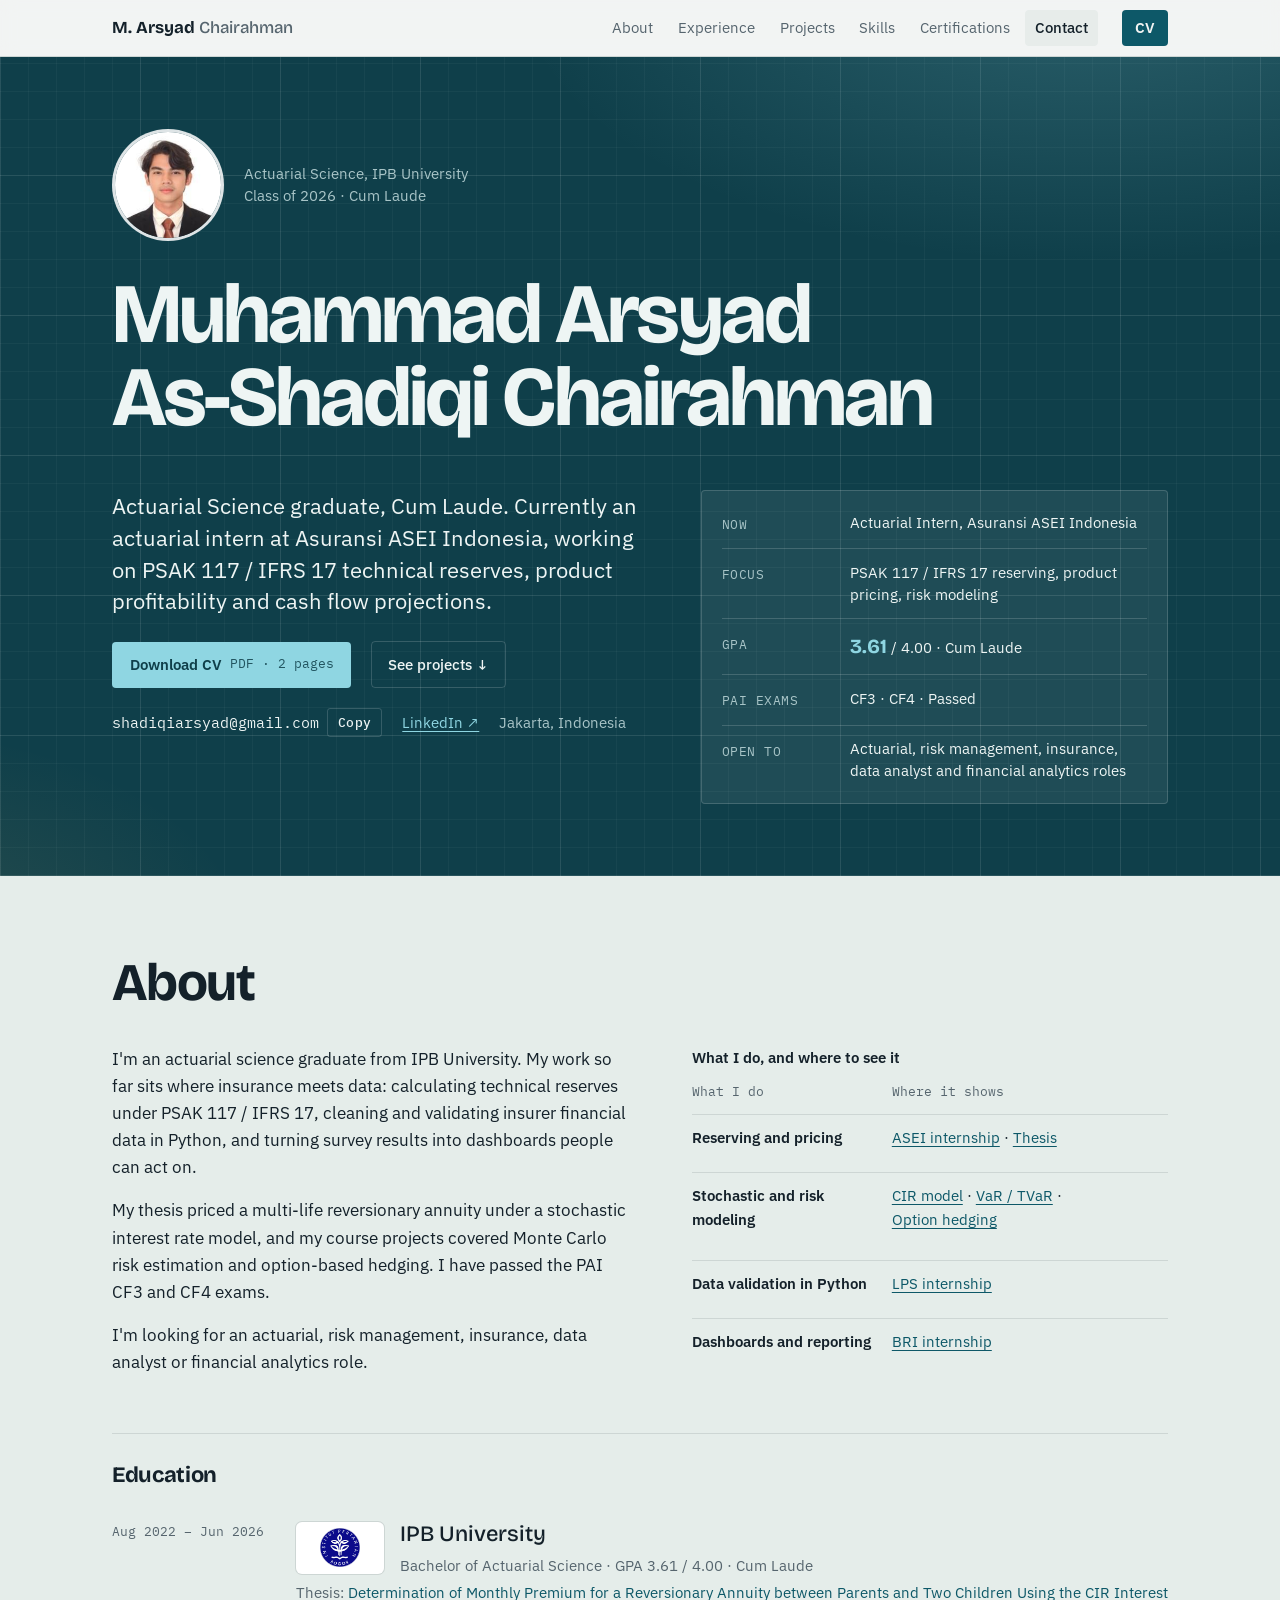
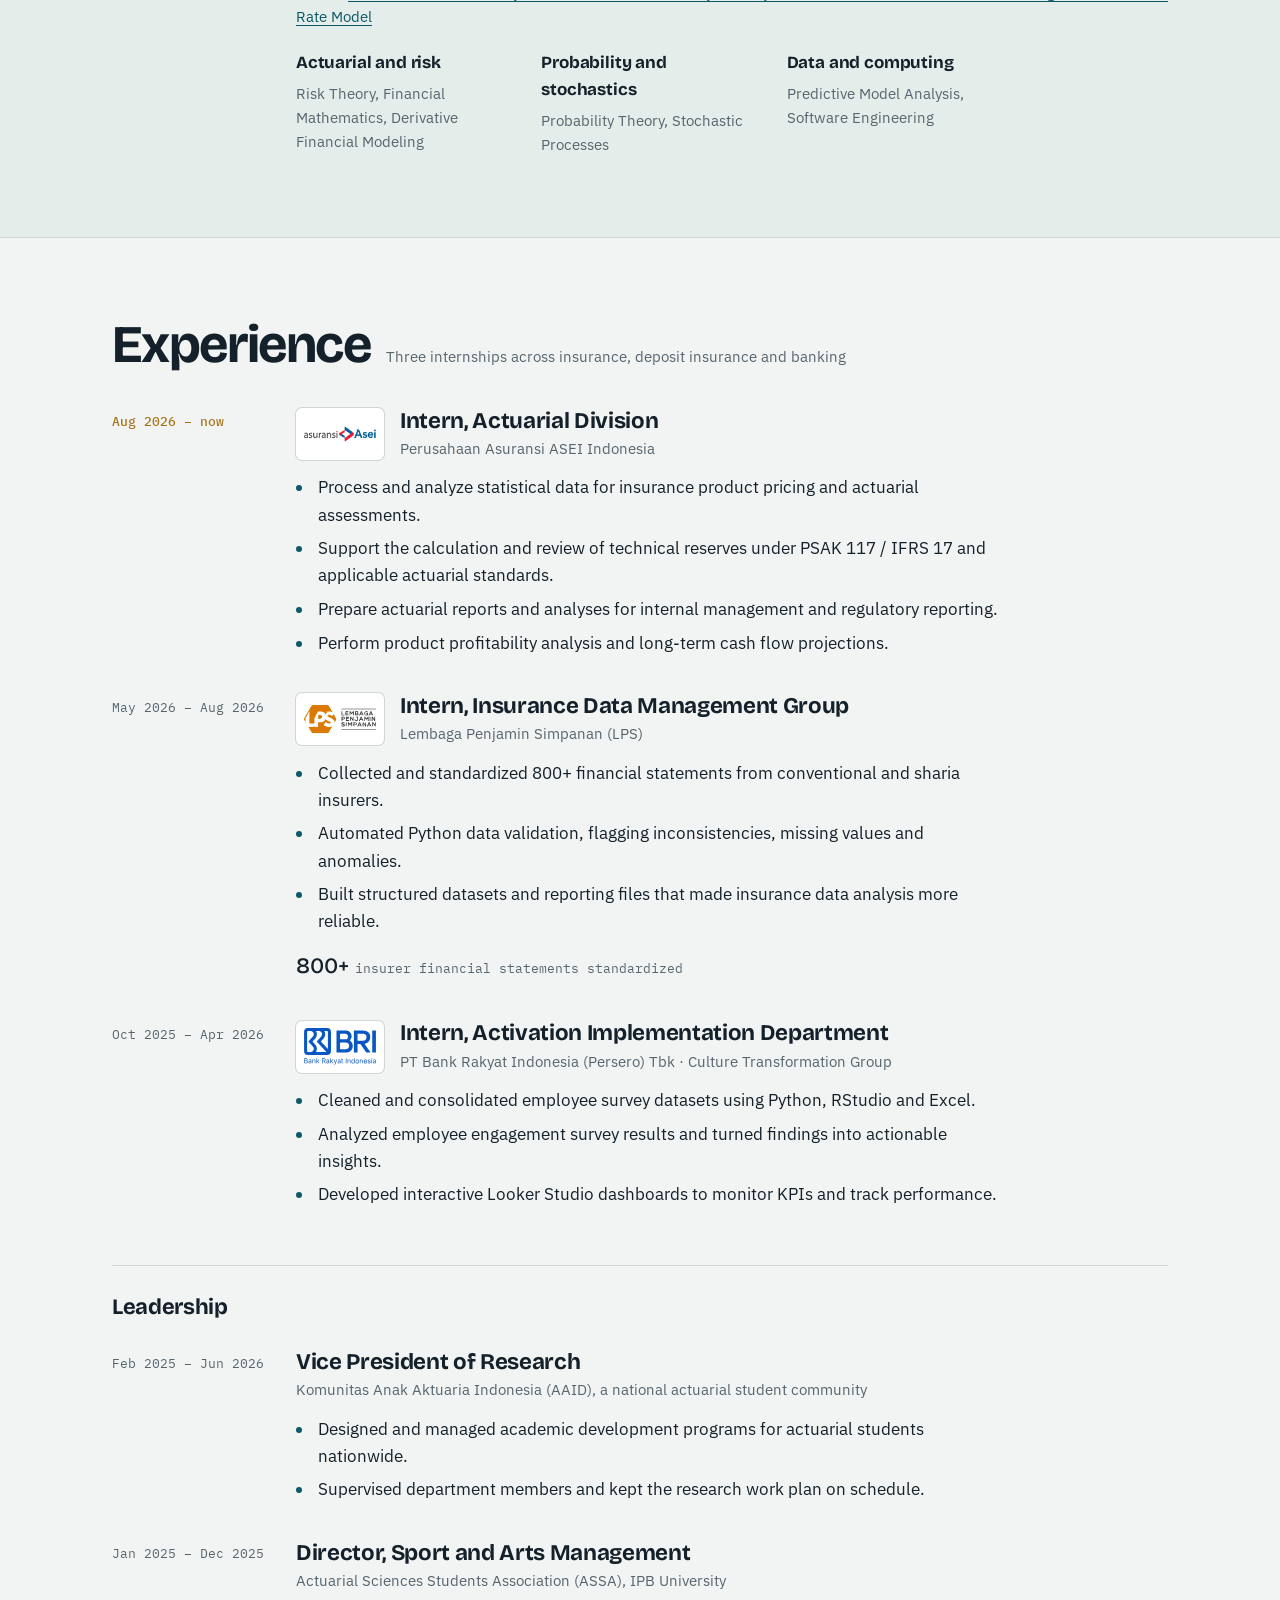
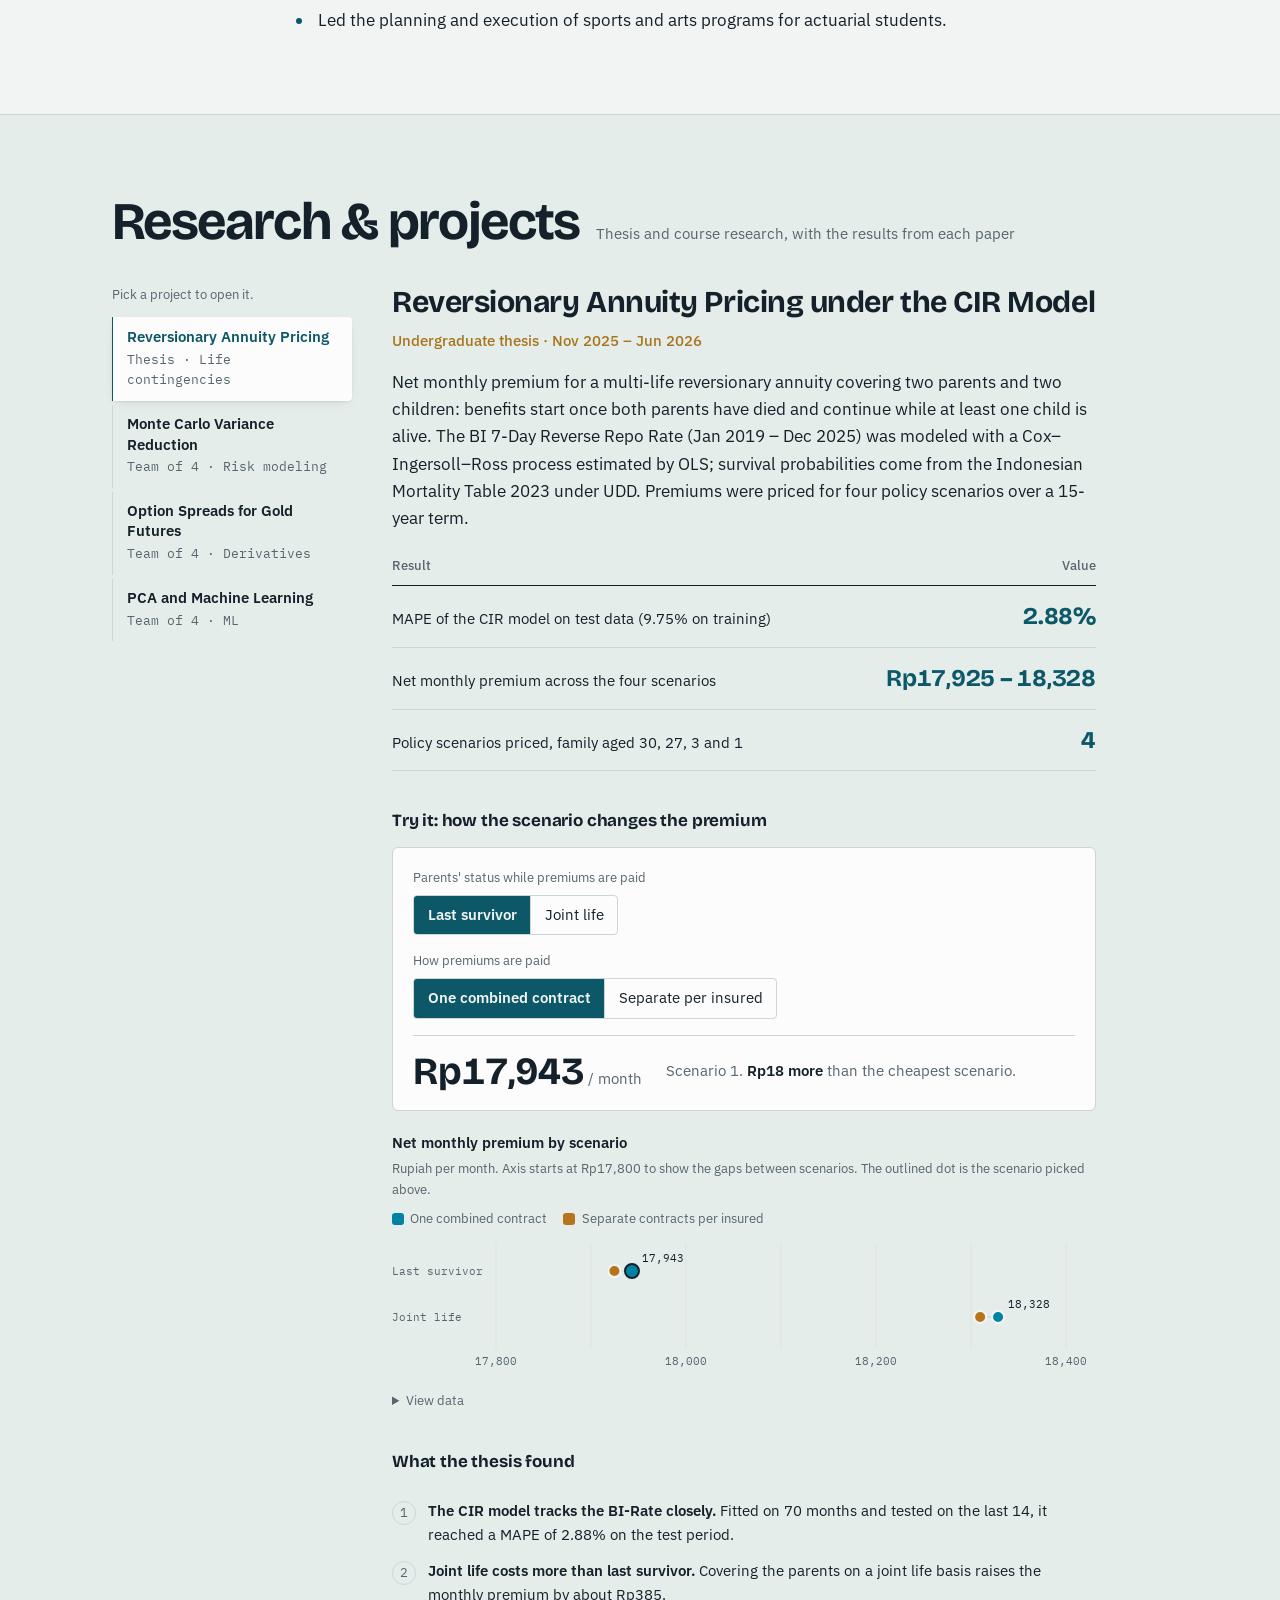
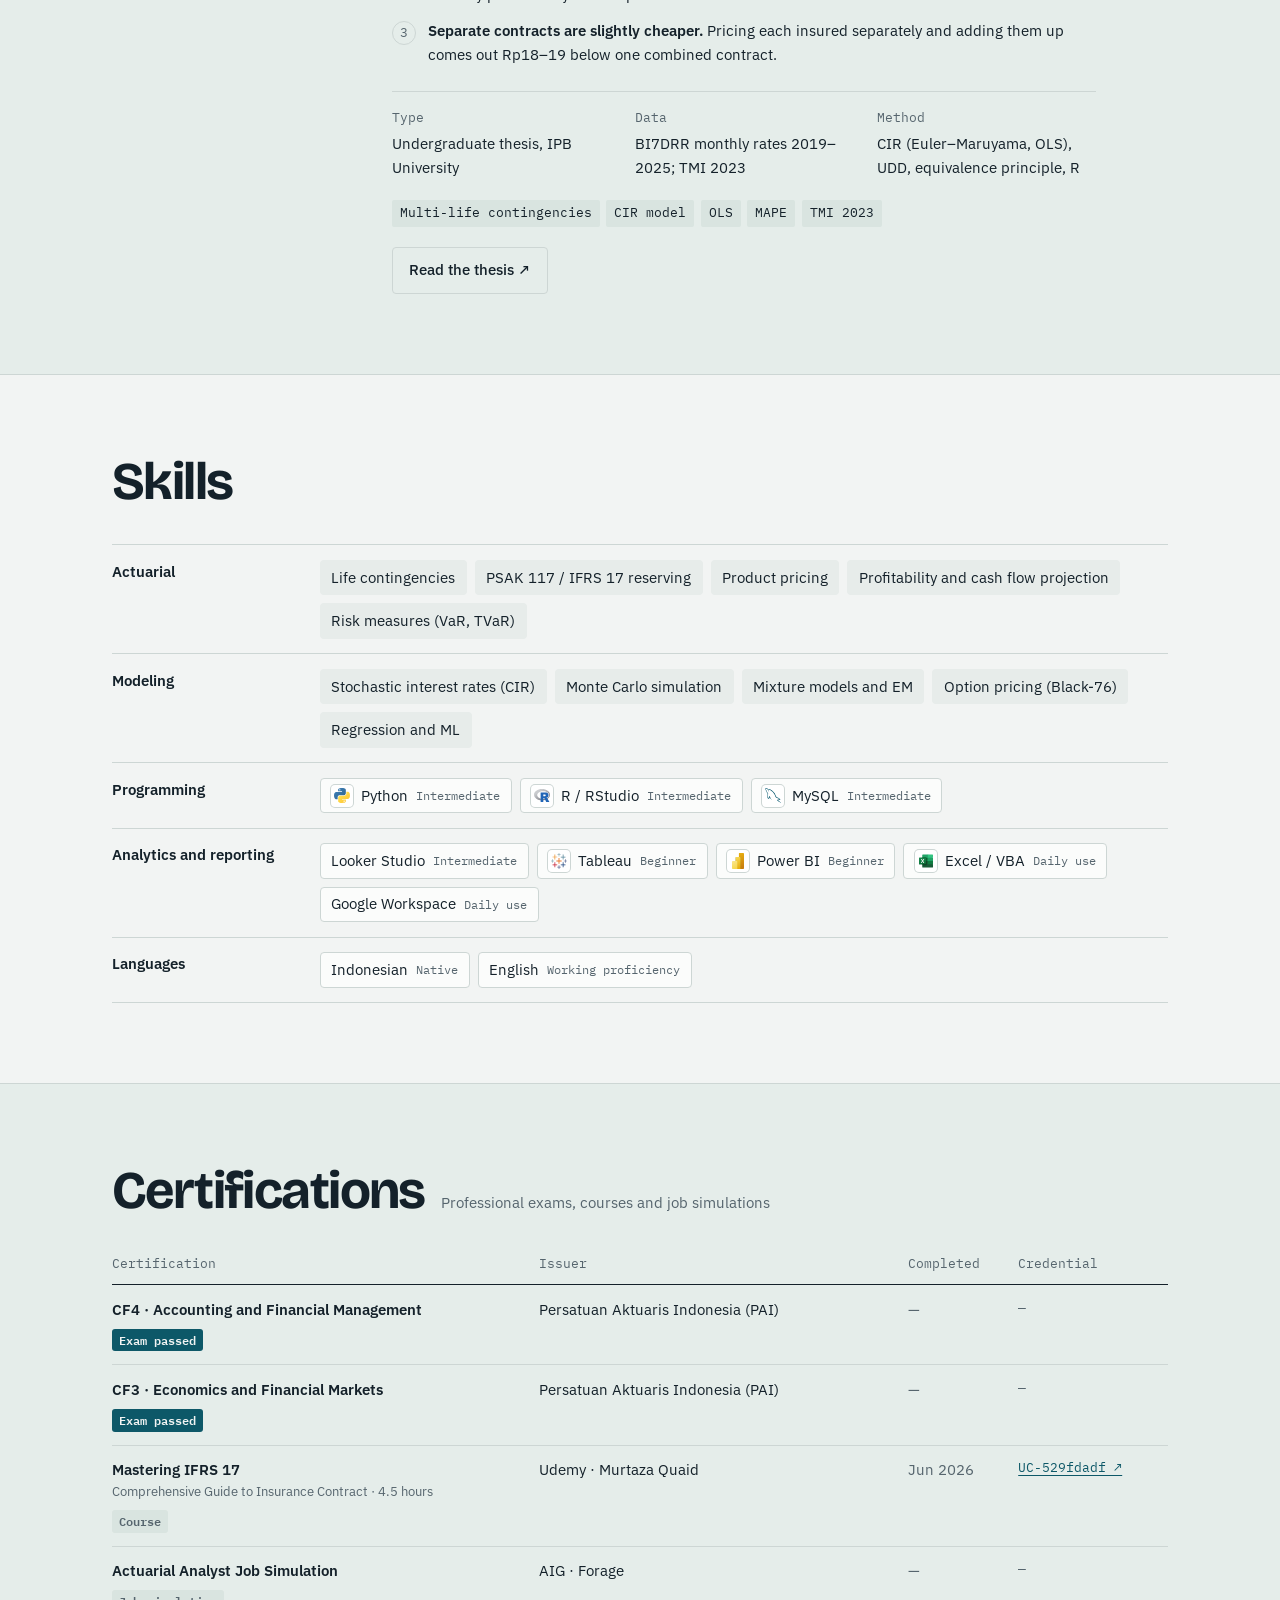
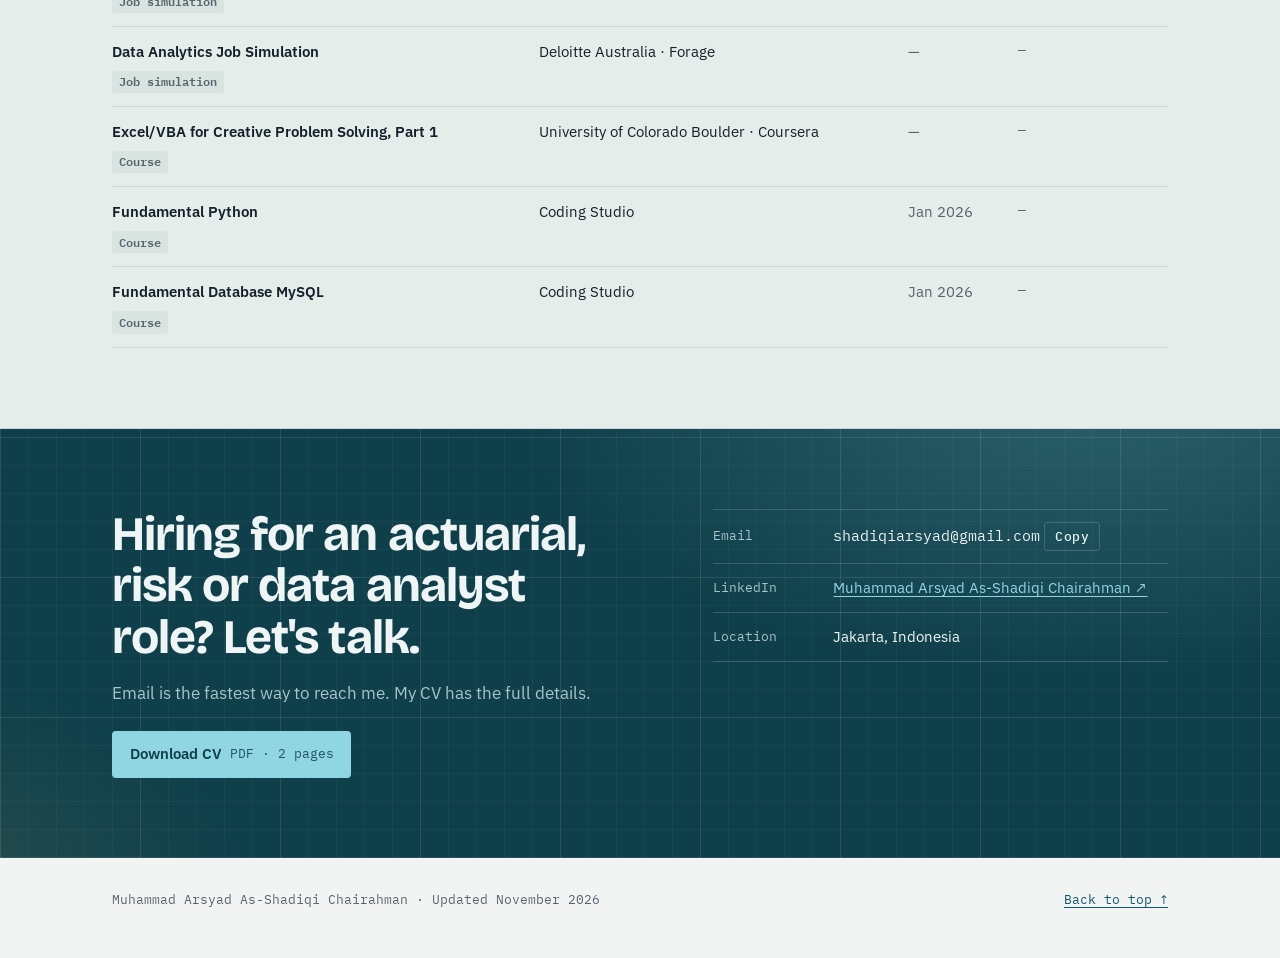
==== index.html @ e22e33e0 "Certifications: add completion dates and Udemy credential; match IFRS 17 course title Co-Authored-By" ====
<!doctype html>
<html lang="en">
<head>
<meta charset="utf-8">
<meta name="viewport" content="width=device-width, initial-scale=1, viewport-fit=cover">
<title>Muhammad Arsyad As-Shadiqi Chairahman</title>
<meta name="description" content="Actuarial Science graduate (Cum Laude) from IPB University. Actuarial intern at Asuransi ASEI Indonesia working on IFRS 17 reserving, pricing and risk modeling. PAI CF3 and CF4 passed.">
<link rel="canonical" href="https://arsyadchairahman-project.github.io/">
<meta property="og:type" content="website">
<meta property="og:url" content="https://arsyadchairahman-project.github.io/">
<meta property="og:site_name" content="Muhammad Arsyad As-Shadiqi Chairahman">
<meta property="og:title" content="Muhammad Arsyad As-Shadiqi Chairahman · Actuarial Science">
<meta property="og:description" content="Actuarial Science graduate (Cum Laude) from IPB University. Actuarial intern at Asuransi ASEI Indonesia working on IFRS 17 reserving, pricing and risk modeling. PAI CF3 and CF4 passed.">
<meta property="og:image" content="https://arsyadchairahman-project.github.io/og-card.png">
<meta property="og:image:width" content="1200">
<meta property="og:image:height" content="630">
<meta property="og:image:alt" content="Muhammad Arsyad As-Shadiqi Chairahman, Actuarial Intern at Asuransi ASEI Indonesia">
<meta property="og:locale" content="en_US">
<meta name="twitter:card" content="summary_large_image">
<meta name="twitter:title" content="Muhammad Arsyad As-Shadiqi Chairahman · Actuarial Science">
<meta name="twitter:description" content="Actuarial Science graduate (Cum Laude) from IPB University. Actuarial intern at Asuransi ASEI Indonesia working on IFRS 17 reserving, pricing and risk modeling. PAI CF3 and CF4 passed.">
<meta name="twitter:image" content="https://arsyadchairahman-project.github.io/og-card.png">
<link rel="icon" type="image/jpeg" href="photo.jpg">
<link rel="preconnect" href="https://fonts.googleapis.com">
<link rel="preconnect" href="https://fonts.gstatic.com" crossorigin>
<link rel="stylesheet" href="https://fonts.googleapis.com/css2?family=Bricolage+Grotesque:opsz,wght@12..96,500;12..96,700&family=IBM+Plex+Sans:ital,wght@0,400;0,500;0,600;1,400&family=IBM+Plex+Mono:wght@400;500&display=swap">
<style>
/* Layout: a life-table page. A narrow mono "period" column runs down the left like the x column of a mortality table; content reads in the wide column beside it. Sections are reached from a sticky index bar; projects open in a browser with a sidebar. */
:root {
  --bg: #f2f4f3;
  --surface: #e7ecea;
  --panel: #fbfcfb;
  --ink: #14212a;
  --muted: #56656e;
  --rule: #cdd6d4;
  --accent: #0d5868;
  --mark: #a8741b;
  --s1: #0082a3;
  --s2: #b8741a;
  --grid: #dde3e1;
  --band: #e5edea;
  --band-surface: #d9e4e0;
  --nav-h: 56px;

  --f-display: "Bricolage Grotesque", "Segoe UI", system-ui, sans-serif;
  --f-body: "IBM Plex Sans", "Segoe UI", system-ui, sans-serif;
  --f-mono: "IBM Plex Mono", ui-monospace, "SFMono-Regular", Menlo, monospace;

  --s-xs: 0.8125rem;
  --s-sm: 0.9375rem;
  --s-md: 1.0625rem;
  --s-lg: 1.375rem;
  --s-xl: clamp(1.75rem, 3.6vw, 2.5rem);
}
@media (prefers-color-scheme: dark) {
  :root:not([data-theme="light"]) {
    --bg: #0e1519; --surface: #152027; --panel: #121c21; --ink: #e2e9e8; --muted: #8e9ca2;
    --rule: #26343b; --accent: #63b5c4; --mark: #d8a548; --s1: #1aa0bf; --s2: #c4841a; --grid: #1c272d; --band: #111b20; --band-surface: #1a272e;
    color-scheme: dark;
  }
}
:root[data-theme="dark"] {
  --bg: #0e1519; --surface: #152027; --panel: #121c21; --ink: #e2e9e8; --muted: #8e9ca2;
  --rule: #26343b; --accent: #63b5c4; --mark: #d8a548; --s1: #1aa0bf; --s2: #c4841a; --grid: #1c272d; --band: #111b20; --band-surface: #1a272e;
  color-scheme: dark;
}

* { box-sizing: border-box; }
html { scroll-behavior: smooth; scroll-padding-top: calc(var(--nav-h) + 12px); }
body {
  margin: 0;
  background: var(--bg);
  color: var(--ink);
  font-family: var(--f-body);
  font-size: var(--s-md);
  line-height: 1.6;
  -webkit-font-smoothing: antialiased;
}
img { max-width: 100%; }
::selection { background: color-mix(in srgb, var(--accent) 28%, transparent); color: var(--ink); }
html { scrollbar-color: color-mix(in srgb, var(--muted) 55%, transparent) var(--bg); accent-color: var(--accent); caret-color: var(--accent); }
a { color: var(--accent); text-underline-offset: 3px; text-decoration-thickness: 1px; }
a:hover { text-decoration-thickness: 2px; }
:focus-visible { outline: 2px solid var(--accent); outline-offset: 3px; border-radius: 2px; }

.wrap {
  max-width: 68rem;
  margin: 0 auto;
  padding-left: max(16px, env(safe-area-inset-left, 0px));
  padding-right: max(16px, env(safe-area-inset-right, 0px));
}

/* ---------- Index bar ---------- */
body::before { content: ""; position: fixed; inset: 0 0 auto; height: env(safe-area-inset-top, 0px); z-index: 11; background: var(--bg); }
.nav {
  position: sticky;
  top: env(safe-area-inset-top, 0px);
  z-index: 10;
  background: color-mix(in srgb, var(--bg) 92%, transparent);
  backdrop-filter: blur(8px);
  border-bottom: 1px solid var(--rule);
}
.nav .wrap { display: flex; align-items: center; gap: 1.5rem; height: var(--nav-h); }
.brand { font-family: var(--f-display); font-weight: 700; font-size: 1.05rem; color: var(--ink); text-decoration: none; white-space: nowrap; }
.brand span { color: var(--muted); font-weight: 500; }
.nav ul { display: flex; gap: 0.25rem; list-style: none; margin: 0 0 0 auto; padding: 0; overflow-x: auto; scrollbar-width: none; min-width: 0; }
.nav ul::-webkit-scrollbar { display: none; }
.nav li a {
  display: block; padding: 0.4rem 0.65rem; border-radius: 4px;
  font-size: var(--s-sm); color: var(--muted); text-decoration: none; white-space: nowrap;
}
.nav li a:hover { color: var(--ink); background: var(--surface); }
.nav li a[aria-current="true"] { color: var(--ink); background: var(--surface); font-weight: 500; }
.nav .cv-mini {
  flex-shrink: 0; padding: 0.4rem 0.8rem; border-radius: 4px; text-decoration: none;
  background: var(--accent); color: var(--bg); font-size: var(--s-sm); font-weight: 600;
}

/* ---------- Hero ---------- */
.hero { border-bottom: 1px solid var(--rule); }
.hero .wrap {
  display: grid;
  grid-template-columns: minmax(0, 1.15fr) minmax(0, 1fr);
  gap: clamp(1.75rem, 4vw, 3.5rem) clamp(1.5rem, 4vw, 3.5rem);
  align-items: start;
  padding-block: clamp(2.5rem, 6vw, 4.5rem) clamp(2.5rem, 6vw, 4.5rem);
}
.hero-top { grid-column: 1 / -1; }
.cred { margin: 0; font-size: var(--s-sm); line-height: 1.5; color: var(--muted); }
.eyebrow {
  font-family: var(--f-mono);
  font-size: var(--s-xs);
  letter-spacing: 0.06em;
  text-transform: uppercase;
  color: var(--muted);
  margin: 0 0 1rem;
}
h1 {
  font-family: var(--f-display);
  font-weight: 700;
  font-size: clamp(2.35rem, 6.6vw, 5.4rem);
  line-height: 0.98;
  letter-spacing: -0.035em;
  margin: 0;
}
h1 .l { display: block; }
.id { display: flex; align-items: center; gap: 1.25rem; margin-bottom: clamp(1.25rem, 3vw, 2rem); }
.avatar {
  width: 112px; height: 112px; flex-shrink: 0;
  border-radius: 50%; object-fit: cover;
  border: 1px solid var(--rule); background: var(--surface);
}
.id .eyebrow { margin: 0; }
.lede { max-width: 34rem; margin: 0; font-size: var(--s-lg); line-height: 1.45; text-wrap: pretty; }
.actions { display: flex; flex-wrap: wrap; gap: 0.75rem 1.25rem; align-items: center; margin-top: 1.5rem; }
.cv {
  display: inline-flex; align-items: center; gap: 0.5rem;
  padding: 0.7rem 1.1rem; border-radius: 4px;
  background: var(--accent); color: var(--bg);
  font-weight: 600; font-size: var(--s-sm); text-decoration: none;
}
.cv:hover { filter: brightness(1.1); }
.cv small { font-family: var(--f-mono); font-weight: 400; font-size: var(--s-xs); opacity: 0.85; }
.ghost {
  display: inline-flex; align-items: center; gap: 0.4rem;
  padding: 0.65rem 1rem; border-radius: 4px; border: 1px solid var(--rule);
  color: var(--ink); font-size: var(--s-sm); font-weight: 500; text-decoration: none;
}
.ghost:hover { border-color: var(--accent); color: var(--accent); }
.contact { display: flex; flex-wrap: wrap; gap: 0.5rem 1.25rem; align-items: center; margin-top: 1.25rem; font-size: var(--s-sm); }
.contact .item { display: inline-flex; align-items: center; gap: 0.5rem; }
.email { font-family: var(--f-mono); font-size: var(--s-sm); user-select: all; }
.btn {
  font: 500 var(--s-xs)/1 var(--f-mono); letter-spacing: 0.04em;
  color: var(--ink); background: transparent; border: 1px solid var(--rule);
  border-radius: 3px; padding: 0.45rem 0.6rem; cursor: pointer;
}
.btn:hover { border-color: var(--accent); color: var(--accent); }
.place { color: var(--muted); }

.facts {
  margin: 0; min-width: 0; align-self: center;
  border: 1px solid var(--rule); border-radius: 4px;
  background: var(--surface); padding: 0.5rem 1.25rem;
}
.facts div { display: grid; grid-template-columns: 7rem minmax(0, 1fr); gap: 1rem; padding: 0.8rem 0; border-bottom: 1px solid var(--rule); }
.facts div:last-child { border-bottom: 0; }
.facts dt { font-family: var(--f-mono); font-size: var(--s-xs); letter-spacing: 0.04em; text-transform: uppercase; color: var(--muted); padding-top: 0.2rem; }
.facts dd { margin: 0; font-size: var(--s-sm); line-height: 1.45; }
.facts dd b { font-family: var(--f-display); font-weight: 700; font-size: 1.25rem; color: var(--accent); }

/* ---------- Colour bands ----------
   Hero and Contact are deep-teal "worksheet" panels with a faint graph-paper grid;
   they re-declare the colour tokens so everything inside adapts automatically. */
.hero, .contact-sec {
  --bg: #0f3f4a;
  --ink: #eef5f4;
  --muted: #a8c4c7;
  --rule: rgba(255, 255, 255, 0.16);
  --accent: #8fd6e2;
  --mark: #f0c46c;
  --surface: rgba(255, 255, 255, 0.07);
  --panel: rgba(255, 255, 255, 0.05);
  color: var(--ink);
  background-color: #0f3f4a;
  background-image:
    radial-gradient(60rem 30rem at 85% -10%, rgba(143, 214, 226, 0.22), transparent 60%),
    radial-gradient(40rem 24rem at -10% 110%, rgba(240, 196, 108, 0.12), transparent 60%),
    repeating-linear-gradient(0deg, rgba(255, 255, 255, 0.075) 0 1px, transparent 1px 140px),
    repeating-linear-gradient(90deg, rgba(255, 255, 255, 0.075) 0 1px, transparent 1px 140px),
    repeating-linear-gradient(0deg, rgba(255, 255, 255, 0.035) 0 1px, transparent 1px 28px),
    repeating-linear-gradient(90deg, rgba(255, 255, 255, 0.035) 0 1px, transparent 1px 28px);
  border-bottom: 0;
}
@media (prefers-color-scheme: dark) {
  :root:not([data-theme="light"]) .hero, :root:not([data-theme="light"]) .contact-sec { background-color: #0b2e36; --bg: #0b2e36; }
}
:root[data-theme="dark"] .hero, :root[data-theme="dark"] .contact-sec { background-color: #0b2e36; --bg: #0b2e36; }
.hero .avatar { border: 3px solid rgba(255, 255, 255, 0.85); }
/* Light bands alternate with the plain page colour */
.band { background: var(--band); --surface: var(--band-surface); }
.band .tab[aria-selected="true"], .band .tab:hover { background: var(--panel); }

/* ---------- Sections ---------- */
section { padding-block: clamp(3rem, 7vw, 5rem); border-bottom: 1px solid var(--rule); }
.sec-head { display: flex; align-items: baseline; flex-wrap: wrap; gap: 0.5rem 1rem; margin: 0 0 2.25rem; }
h2 {
  font-family: var(--f-display); font-weight: 700; font-size: clamp(2.1rem, 4.4vw, 3.3rem);
  letter-spacing: -0.03em; line-height: 1.02; margin: 0;
}
.sec-head p { margin: 0; color: var(--muted); font-size: var(--s-sm); }
h3.sub {
  font-family: var(--f-display); font-weight: 700; font-size: var(--s-lg);
  letter-spacing: -0.015em; color: var(--ink);
  margin: 3.5rem 0 1.5rem; padding-top: 1.5rem; border-top: 1px solid var(--rule);
}

/* About */
.about { display: grid; grid-template-columns: minmax(0, 1.1fr) minmax(0, 1fr); gap: 2.5rem 3.5rem; }
.about .prose p { margin: 0 0 1rem; max-width: 36rem; }
.about .prose p:last-child { margin-bottom: 0; }
.evidence { width: 100%; border-collapse: collapse; font-size: var(--s-sm); }
.evidence caption { text-align: left; font-weight: 600; font-size: var(--s-sm); color: var(--ink); padding-bottom: 0.75rem; }
.evidence th, .evidence td { text-align: left; vertical-align: top; padding: 0.7rem 0; border-top: 1px solid var(--rule); }
.evidence thead th { font-family: var(--f-mono); font-size: var(--s-xs); font-weight: 400; color: var(--muted); border-top: 0; padding-top: 0; }
.evidence tbody th { font-weight: 600; padding-right: 1.25rem; width: 42%; }
.evidence td a { white-space: nowrap; }

.edu { display: grid; grid-template-columns: 9.5rem minmax(0, 1fr); gap: 0 2rem; }
.edu-name { font-family: var(--f-display); font-weight: 500; font-size: var(--s-lg); margin: 0; }
.courses { display: grid; grid-template-columns: repeat(auto-fit, minmax(13rem, 1fr)); gap: 1rem 2rem; margin-top: 1.25rem; max-width: 44rem; }
.courses h4 { margin: 0 0 0.35rem; font-family: var(--f-display); font-size: var(--s-md); font-weight: 700; letter-spacing: -0.01em; }
.courses p { margin: 0; font-size: var(--s-sm); color: var(--muted); }

/* Life-table rows */
.rows { display: grid; gap: 2.25rem; }
.row, .edu { display: grid; grid-template-columns: 9.5rem minmax(0, 1fr); gap: 0 2rem; }
.period { font-family: var(--f-mono); font-size: var(--s-xs); color: var(--muted); padding-top: 0.3rem; font-variant-numeric: tabular-nums; line-height: 1.5; }
.period .now { color: var(--mark); font-weight: 500; }
.row h3 { font-family: var(--f-display); font-weight: 700; font-size: clamp(1.25rem, 2vw, 1.4rem); letter-spacing: -0.015em; line-height: 1.2; margin: 0; text-wrap: balance; }
.who { display: flex; align-items: center; gap: 1rem; }
.who > div { min-width: 0; }
.logo {
  flex-shrink: 0; width: 5.5rem; height: 3.25rem; padding: 0.4rem 0.5rem;
  display: grid; place-items: center; border-radius: 6px;
  background: #fff; box-shadow: 0 0 0 1px var(--rule);
}
.logo img { display: block; width: auto; height: auto; max-width: 100%; max-height: 2.45rem; object-fit: contain; }
.org { color: var(--muted); font-size: var(--s-sm); margin: 0.15rem 0 0; }
.bul { margin: 0.85rem 0 0; padding-left: 1.1rem; max-width: 44rem; display: grid; gap: 0.4rem; }
.bul li { padding-left: 0.25rem; }
.bul li::marker { color: var(--accent); }
.figure { display: inline-flex; align-items: baseline; gap: 0.4rem; margin-top: 0.85rem; font-family: var(--f-mono); font-size: var(--s-xs); color: var(--muted); }
.figure b { font-size: var(--s-lg); font-weight: 500; color: var(--ink); font-family: var(--f-display); }

/* ---------- Project browser ---------- */
.browser { display: grid; grid-template-columns: 15rem minmax(0, 1fr); gap: 2.5rem; align-items: start; }
.tabs { display: grid; gap: 0.25rem; position: sticky; top: calc(var(--nav-h) + 1.25rem); }
.tabs .hint { font-size: var(--s-xs); color: var(--muted); margin: 0 0 0.5rem; }
.tab {
  display: block; width: 100%; text-align: left; cursor: pointer;
  background: transparent; border: 0; border-left: 1px solid var(--rule); border-radius: 0 4px 4px 0;
  padding: 0.6rem 0.85rem; color: var(--ink); font: inherit;
}
.tab b { display: block; font-size: var(--s-sm); font-weight: 600; line-height: 1.35; }
.tab span { display: block; font-family: var(--f-mono); font-size: var(--s-xs); color: var(--muted); margin-top: 0.15rem; }
.tab:hover { background: var(--surface); }
.tab[aria-selected="true"] { border-left-color: var(--accent); background: var(--surface); box-shadow: 0 1px 2px rgba(15, 63, 74, 0.08), 0 4px 12px -6px rgba(15, 63, 74, 0.18); }
.tab[aria-selected="true"] b { color: var(--accent); }
.panel { min-width: 0; }
.byline { margin: 0.6rem 0 0; font-size: var(--s-sm); color: var(--mark); font-weight: 500; }
.panel h3 { font-family: var(--f-display); font-weight: 700; font-size: clamp(1.4rem, 2.6vw, 1.9rem); letter-spacing: -0.015em; line-height: 1.15; margin: 0; text-wrap: balance; }
.credit { font-size: var(--s-sm); color: var(--muted); margin: 0.15rem 0 0; }
.panel p.sum { margin: 1rem 0 0; max-width: 44rem; }
.ledger { width: 100%; max-width: 44rem; margin: 1.5rem 0 0; border-collapse: collapse; }
.ledger thead th { font-size: var(--s-xs); font-weight: 500; color: var(--muted); text-align: left; padding: 0 0 0.5rem; border-bottom: 1px solid var(--ink); }
.ledger thead th:last-child, .ledger td { text-align: right; }
.ledger tbody th { font-weight: 400; font-size: var(--s-sm); text-align: left; padding: 0.7rem 1.5rem 0.7rem 0; border-bottom: 1px solid var(--rule); vertical-align: baseline; }
.ledger td { font-family: var(--f-display); font-weight: 700; font-size: clamp(1.15rem, 2.2vw, 1.5rem); letter-spacing: -0.01em; color: var(--accent); white-space: nowrap; font-variant-numeric: tabular-nums; padding: 0.7rem 0; border-bottom: 1px solid var(--rule); vertical-align: baseline; }
.findings { margin: 1.5rem 0 0; padding: 0; list-style: none; counter-reset: f; max-width: 44rem; display: grid; gap: 0.75rem; }
.findings li { counter-increment: f; display: grid; grid-template-columns: 1.75rem minmax(0, 1fr); gap: 0.5rem; font-size: var(--s-sm); }
.findings li::before { content: counter(f); font-family: var(--f-mono); font-size: var(--s-xs); width: 1.4rem; height: 1.4rem; border-radius: 50%; border: 1px solid var(--rule); display: grid; place-items: center; color: var(--muted); margin-top: 0.1rem; }
.findings b { font-weight: 600; }
.panel-h { font-family: var(--f-display); font-weight: 700; font-size: var(--s-md); letter-spacing: -0.01em; color: var(--ink); margin: 2.25rem 0 0.75rem; }
.tags { list-style: none; padding: 0; margin: 1.25rem 0 0; display: flex; flex-wrap: wrap; gap: 0.4rem; }
.tags li { font-family: var(--f-mono); font-size: var(--s-xs); padding: 0.2rem 0.5rem; background: var(--surface); border-radius: 2px; }
.meta { display: grid; grid-template-columns: repeat(auto-fit, minmax(11rem, 1fr)); gap: 1rem 1.5rem; margin: 1.5rem 0 0; padding-top: 1rem; border-top: 1px solid var(--rule); max-width: 44rem; font-size: var(--s-sm); }
.meta dt { font-family: var(--f-mono); font-size: var(--s-xs); color: var(--muted); }
.meta dd { margin: 0.15rem 0 0; }
.more { display: inline-flex; margin-top: 1.25rem; }

/* Scenario explorer */
.explorer { margin: 0.5rem 0 0; max-width: 44rem; border: 1px solid var(--rule); border-radius: 6px; background: var(--panel); padding: 1.25rem; }
.explorer fieldset { border: 0; padding: 0; margin: 0 0 1rem; min-width: 0; }
.explorer legend { font-size: var(--s-xs); color: var(--muted); margin-bottom: 0.4rem; padding: 0; }
.seg { display: inline-flex; flex-wrap: wrap; border: 1px solid var(--rule); border-radius: 4px; overflow: hidden; }
.seg label { position: relative; }
.seg input { position: absolute; opacity: 0; pointer-events: none; }
.seg span { display: block; padding: 0.45rem 0.85rem; font-size: var(--s-sm); cursor: pointer; border-right: 1px solid var(--rule); }
.seg label:last-child span { border-right: 0; }
.seg input:checked + span { background: var(--accent); color: var(--bg); font-weight: 600; }
.seg input:focus-visible + span { outline: 2px solid var(--accent); outline-offset: -2px; }
.out { display: grid; grid-template-columns: auto minmax(0, 1fr); gap: 0.5rem 1.5rem; align-items: center; padding-top: 1rem; border-top: 1px solid var(--rule); }
.out .big { font-family: var(--f-display); font-weight: 700; font-size: clamp(1.75rem, 4vw, 2.4rem); line-height: 1; font-variant-numeric: tabular-nums; }
.out .big small { font-family: var(--f-body); font-weight: 400; font-size: var(--s-sm); color: var(--muted); margin-left: 0.25rem; }
.out p { margin: 0; font-size: var(--s-sm); color: var(--muted); }
.out p b { color: var(--ink); font-weight: 600; }

/* Charts */
.viz { margin: 1.25rem 0 0; max-width: 44rem; min-width: 0; }
.viz figcaption { font-size: var(--s-sm); font-weight: 600; margin-bottom: 0.25rem; }
.viz .note { font-size: var(--s-xs); color: var(--muted); margin: 0 0 0.5rem; }
.legend { display: flex; flex-wrap: wrap; gap: 0.35rem 1rem; font-size: var(--s-xs); color: var(--muted); margin: 0 0 0.25rem; padding: 0; list-style: none; }
.legend li { display: inline-flex; align-items: center; gap: 0.4rem; }
.legend i { width: 12px; height: 12px; border-radius: 3px; display: inline-block; }
.legend i.l1 { background: var(--s1); }
.legend i.l2 { background: var(--s2); }
.plot { position: relative; width: 100%; }
.plot svg { display: block; width: 100%; height: auto; overflow: visible; }
.plot text { font-family: var(--f-mono); font-size: 11px; fill: var(--muted); }
.plot text.val { fill: var(--ink); }
.plot .grid { stroke: var(--grid); stroke-width: 1; }
.plot .axis { stroke: var(--rule); stroke-width: 1; }
.plot .f1 { fill: var(--s1); } .plot .f2 { fill: var(--s2); }
.plot .dot { stroke: var(--bg); stroke-width: 2; }
.plot .dot.sel { stroke: var(--ink); stroke-width: 2; }
.plot .hit { fill: transparent; }
.tip {
  position: absolute; pointer-events: none; z-index: 2;
  background: var(--ink); color: var(--bg);
  font-size: var(--s-xs); line-height: 1.45; padding: 0.4rem 0.6rem; border-radius: 4px;
  white-space: nowrap; transform: translate(-50%, calc(-100% - 10px));
}
.tip b { font-weight: 600; }
.viz details { margin-top: 0.5rem; font-size: var(--s-xs); color: var(--muted); }
.viz summary { cursor: pointer; }
.viz table { border-collapse: collapse; margin-top: 0.5rem; font-variant-numeric: tabular-nums; }
.viz th, .viz td { text-align: left; padding: 0.25rem 1rem 0.25rem 0; border-bottom: 1px solid var(--rule); }
.viz td { color: var(--ink); }

/* ---------- Skills & certifications ---------- */
.matrix { width: 100%; border-collapse: collapse; font-size: var(--s-sm); }
.matrix th, .matrix td { text-align: left; vertical-align: top; padding: 0.9rem 0; border-top: 1px solid var(--rule); }
.matrix tbody tr:last-child th, .matrix tbody tr:last-child td { border-bottom: 1px solid var(--rule); }
.matrix th[scope="row"] { width: 13rem; padding-right: 1.5rem; font-weight: 600; }
.chips { display: flex; flex-wrap: wrap; gap: 0.5rem; margin: 0; padding: 0; list-style: none; }
.chips li { display: inline-flex; align-items: center; gap: 0.5rem; padding: 0.3rem 0.65rem; border: 1px solid var(--rule); border-radius: 4px; background: var(--panel); }
.chips img { width: 22px; height: 22px; padding: 3px; border-radius: 4px; background: #fff; box-shadow: 0 0 0 1px var(--rule); object-fit: contain; flex-shrink: 0; }
.chips small { font-family: var(--f-mono); font-size: 0.75rem; color: var(--muted); }
.chips.soft li { background: var(--surface); border-color: transparent; }

.certs { width: 100%; border-collapse: collapse; font-size: var(--s-sm); }
.certs thead th { font-family: var(--f-mono); font-size: var(--s-xs); font-weight: 400; color: var(--muted); text-align: left; padding: 0 1rem 0.6rem 0; border-bottom: 1px solid var(--ink); }
.certs td { padding: 0.8rem 1rem 0.8rem 0; border-bottom: 1px solid var(--rule); vertical-align: top; }
.certs td:first-child { font-weight: 600; }
.certs td small { display: block; font-weight: 400; color: var(--muted); font-size: var(--s-xs); }
.certs td .kind { display: block; margin-top: 0.35rem; }
.certs td.date { white-space: nowrap; font-variant-numeric: tabular-nums; color: var(--muted); }
.certs td.cred { white-space: nowrap; font-family: var(--f-mono); font-size: var(--s-xs); }
.certs .na { color: var(--muted); }
.pill { display: inline-block; font-family: var(--f-mono); font-size: 0.75rem; padding: 0.1rem 0.45rem; border-radius: 3px; background: var(--surface); color: var(--muted); white-space: nowrap; }
.pill.pass { background: var(--accent); color: var(--bg); }
.tablewrap { overflow-x: auto; }

/* ---------- Contact ---------- */
.contact-sec .wrap { display: grid; grid-template-columns: minmax(0, 1.2fr) minmax(0, 1fr); gap: 2rem 3.5rem; align-items: start; }
.cta { font-family: var(--f-display); font-weight: 700; font-size: clamp(1.9rem, 4.2vw, 3rem); letter-spacing: -0.02em; line-height: 1.08; margin: 0; text-wrap: balance; }
.cta-sub { color: var(--muted); margin: 1rem 0 0; max-width: 30rem; }
.channels { margin: 0; }
.channels div { display: grid; grid-template-columns: 6.5rem minmax(0, 1fr); gap: 1rem; padding: 0.75rem 0; border-bottom: 1px solid var(--rule); align-items: center; }
.channels div:first-child { border-top: 1px solid var(--rule); }
.channels dt { font-family: var(--f-mono); font-size: var(--s-xs); color: var(--muted); }
.channels dd { margin: 0; font-size: var(--s-sm); min-width: 0; overflow-wrap: anywhere; }

footer { padding-block: 2rem 3rem; font-size: var(--s-xs); color: var(--muted); font-family: var(--f-mono); }
footer .wrap { display: flex; flex-wrap: wrap; justify-content: space-between; gap: 0.5rem 1.5rem; }

@media (max-width: 860px) {
  .browser { grid-template-columns: minmax(0, 1fr); gap: 1.5rem; }
  .tabs { position: static; display: flex; overflow-x: auto; gap: 0.5rem; padding-bottom: 0.25rem; scrollbar-width: thin; }
  .tabs .hint { display: none; }
  .tab { flex: 0 0 auto; width: auto; max-width: 15rem; border-left: 0; border-bottom: 1px solid var(--rule); border-radius: 4px 4px 0 0; }
  .tab[aria-selected="true"] { border-bottom-color: var(--accent); }
  .about, .contact-sec .wrap { grid-template-columns: minmax(0, 1fr); }
}
@media (max-width: 760px) {
  .hero .wrap { grid-template-columns: minmax(0, 1fr); }
  .row, .edu { grid-template-columns: minmax(0, 1fr); }
  .period { padding-top: 0; margin-bottom: 0.35rem; }
  .brand span, .nav .cv-mini { display: none; }
  .nav .wrap { gap: 0.75rem; }
  .matrix th[scope="row"] { display: block; width: auto; padding-bottom: 0.4rem; }
  .matrix td { display: block; border-top: 0; padding-top: 0; }
  .evidence tbody th { width: 46%; }
  .certs thead { display: none; }
  .certs tr { display: block; padding: 0.85rem 0; border-bottom: 1px solid var(--rule); }
  .certs td { display: block; padding: 0; border: 0; }
  .certs td:nth-child(2) { color: var(--muted); margin-top: 0.15rem; }
  .certs td.date, .certs td.cred { display: inline-block; margin-top: 0.35rem; margin-right: 0.75rem; }
  .certs td.empty { display: none; }
  .certs td .kind { margin-top: 0.4rem; }
  .seg { display: flex; width: 100%; }
  .seg label { flex: 1 1 0; }
  .seg span { text-align: center; height: 100%; display: grid; place-items: center; }
  .out { grid-template-columns: minmax(0, 1fr); }
}
@media (prefers-reduced-motion: reduce) { html { scroll-behavior: auto; } * { transition: none !important; } }
</style>
</head>
<body>

<nav class="nav" aria-label="Sections">
  <div class="wrap">
    <a class="brand" href="#top">M. Arsyad <span>Chairahman</span></a>
    <ul>
      <li><a href="#about">About</a></li>
      <li><a href="#experience">Experience</a></li>
      <li><a href="#projects">Projects</a></li>
      <li><a href="#skills">Skills</a></li>
      <li><a href="#certifications">Certifications</a></li>
      <li><a href="#contact">Contact</a></li>
    </ul>
    <a class="cv-mini" href="Muhammad-Arsyad-As-Shadiqi-Chairahman-CV.pdf" download>CV</a>
  </div>
</nav>

<header class="hero" id="top">
  <div class="wrap">
    <div class="hero-top">
      <div class="id">
        <img class="avatar" src="photo.jpg" width="112" height="112" alt="Portrait of Muhammad Arsyad As-Shadiqi Chairahman">
        <p class="cred">Actuarial Science, IPB University<br>Class of 2026 · Cum Laude</p>
      </div>
      <h1><span class="l">Muhammad Arsyad</span> <span class="l"><span style="white-space:nowrap">As-Shadiqi</span> Chairahman</span></h1>
    </div>
    <div class="hero-copy">
      <p class="lede">Actuarial Science graduate, Cum Laude. Currently an actuarial intern at Asuransi ASEI Indonesia, working on PSAK 117 / IFRS 17 technical reserves, product profitability and cash flow projections.</p>
      <div class="actions">
        <a class="cv" href="Muhammad-Arsyad-As-Shadiqi-Chairahman-CV.pdf" download>Download CV <small>PDF · 2 pages</small></a>
        <a class="ghost" href="#projects">See projects ↓</a>
      </div>
      <div class="contact">
        <span class="item">
          <span class="email" id="email">shadiqiarsyad@gmail.com</span>
          <button class="btn" type="button" data-copy="email">Copy</button>
        </span>
        <a class="item" href="https://www.linkedin.com/in/muhammad-arsyad-as-shadiqi-chairahman-157934246/" target="_blank" rel="noopener">LinkedIn ↗</a>
        <span class="item place">Jakarta, Indonesia</span>
      </div>
    </div>
    <dl class="facts" aria-label="Profile at a glance">
      <div><dt>Now</dt><dd>Actuarial Intern, Asuransi ASEI Indonesia</dd></div>
      <div><dt>Focus</dt><dd>PSAK 117 / IFRS 17 reserving, product pricing, risk modeling</dd></div>
      <div><dt>GPA</dt><dd><b>3.61</b> / 4.00 · Cum Laude</dd></div>
      <div><dt>PAI exams</dt><dd>CF3 · CF4 · Passed</dd></div>
      <div><dt>Open to</dt><dd>Actuarial, risk management, insurance, data analyst and financial analytics roles</dd></div>
    </dl>
  </div>
</header>

<main>
  <section id="about" class="band">
    <div class="wrap">
      <div class="sec-head"><h2>About</h2></div>
      <div class="about">
        <div class="prose">
          <p>I'm an actuarial science graduate from IPB University. My work so far sits where insurance meets data: calculating technical reserves under PSAK 117 / IFRS 17, cleaning and validating insurer financial data in Python, and turning survey results into dashboards people can act on.</p>
          <p>My thesis priced a multi-life reversionary annuity under a stochastic interest rate model, and my course projects covered Monte Carlo risk estimation and option-based hedging. I have passed the PAI CF3 and CF4 exams.</p>
          <p>I'm looking for an actuarial, risk management, insurance, data analyst or financial analytics role.</p>
        </div>
        <table class="evidence">
          <caption>What I do, and where to see it</caption>
          <thead><tr><th scope="col">What I do</th><th scope="col">Where it shows</th></tr></thead>
          <tbody>
            <tr><th scope="row">Reserving and pricing</th><td><a href="#experience">ASEI internship</a> · <a href="#projects" data-open="thesis">Thesis</a></td></tr>
            <tr><th scope="row">Stochastic and risk modeling</th><td><a href="#projects" data-open="thesis">CIR model</a> · <a href="#projects" data-open="montecarlo">VaR / TVaR</a> · <a href="#projects" data-open="options">Option hedging</a></td></tr>
            <tr><th scope="row">Data validation in Python</th><td><a href="#experience">LPS internship</a></td></tr>
            <tr><th scope="row">Dashboards and reporting</th><td><a href="#experience">BRI internship</a></td></tr>
          </tbody>
        </table>
      </div>

      <h3 class="sub">Education</h3>
      <div class="edu">
        <div class="period">Aug 2022 – Jun 2026</div>
        <div>
          <div class="who">
            <span class="logo"><img src="assets/orgs/ipb.png" alt="IPB University logo" width="148" height="148"></span>
            <div><p class="edu-name">IPB University</p>
            <p class="org">Bachelor of Actuarial Science · GPA 3.61 / 4.00 · Cum Laude</p></div>
          </div>
          <p class="org">Thesis: <a href="#projects" data-open="thesis">Determination of Monthly Premium for a Reversionary Annuity between Parents and Two Children Using the CIR Interest Rate Model</a></p>
          <div class="courses">
            <div><h4>Actuarial and risk</h4><p>Risk Theory, Financial Mathematics, Derivative Financial Modeling</p></div>
            <div><h4>Probability and stochastics</h4><p>Probability Theory, Stochastic Processes</p></div>
            <div><h4>Data and computing</h4><p>Predictive Model Analysis, Software Engineering</p></div>
          </div>
        </div>
      </div>
    </div>
  </section>

  <section id="experience">
    <div class="wrap">
      <div class="sec-head"><h2>Experience</h2><p>Three internships across insurance, deposit insurance and banking</p></div>
      <div class="rows">
        <article class="row">
          <div class="period"><span class="now">Aug 2026 – now</span></div>
          <div>
            <div class="who">
              <span class="logo"><img src="assets/orgs/asei.png" alt="Asuransi Asei logo" width="500" height="108"></span>
              <div><h3>Intern, Actuarial Division</h3>
              <p class="org">Perusahaan Asuransi ASEI Indonesia</p></div>
            </div>
            <ul class="bul">
              <li>Process and analyze statistical data for insurance product pricing and actuarial assessments.</li>
              <li>Support the calculation and review of technical reserves under PSAK 117 / IFRS 17 and applicable actuarial standards.</li>
              <li>Prepare actuarial reports and analyses for internal management and regulatory reporting.</li>
              <li>Perform product profitability analysis and long-term cash flow projections.</li>
            </ul>
          </div>
        </article>
        <article class="row">
          <div class="period">May 2026 – Aug 2026</div>
          <div>
            <div class="who">
              <span class="logo"><img src="assets/orgs/lps.svg" alt="Lembaga Penjamin Simpanan logo" width="80" height="32"></span>
              <div><h3>Intern, Insurance Data Management Group</h3>
              <p class="org">Lembaga Penjamin Simpanan (LPS)</p></div>
            </div>
            <ul class="bul">
              <li>Collected and standardized 800+ financial statements from conventional and sharia insurers.</li>
              <li>Automated Python data validation, flagging inconsistencies, missing values and anomalies.</li>
              <li>Built structured datasets and reporting files that made insurance data analysis more reliable.</li>
            </ul>
            <div class="figure"><b>800+</b> insurer financial statements standardized</div>
          </div>
        </article>
        <article class="row">
          <div class="period">Oct 2025 – Apr 2026</div>
          <div>
            <div class="who">
              <span class="logo"><img src="assets/orgs/bri.svg" alt="Bank Rakyat Indonesia logo" width="80" height="41"></span>
              <div><h3>Intern, Activation Implementation Department</h3>
              <p class="org">PT Bank Rakyat Indonesia (Persero) Tbk · Culture Transformation Group</p></div>
            </div>
            <ul class="bul">
              <li>Cleaned and consolidated employee survey datasets using Python, RStudio and Excel.</li>
              <li>Analyzed employee engagement survey results and turned findings into actionable insights.</li>
              <li>Developed interactive Looker Studio dashboards to monitor KPIs and track performance.</li>
            </ul>
          </div>
        </article>
      </div>

      <h3 class="sub">Leadership</h3>
      <div class="rows">
        <article class="row">
          <div class="period">Feb 2025 – Jun 2026</div>
          <div>
            <h3>Vice President of Research</h3>
            <p class="org">Komunitas Anak Aktuaria Indonesia (AAID), a national actuarial student community</p>
            <ul class="bul">
              <li>Designed and managed academic development programs for actuarial students nationwide.</li>
              <li>Supervised department members and kept the research work plan on schedule.</li>
            </ul>
          </div>
        </article>
        <article class="row">
          <div class="period">Jan 2025 – Dec 2025</div>
          <div>
            <h3>Director, Sport and Arts Management</h3>
            <p class="org">Actuarial Sciences Students Association (ASSA), IPB University</p>
            <ul class="bul">
              <li>Led the planning and execution of sports and arts programs for actuarial students.</li>
            </ul>
          </div>
        </article>
      </div>
    </div>
  </section>

  <section id="projects" class="band">
    <div class="wrap">
      <div class="sec-head"><h2>Research &amp; projects</h2><p>Thesis and course research, with the results from each paper</p></div>
      <div class="browser">
        <div class="tabs" role="tablist" aria-label="Projects" aria-orientation="vertical">
          <p class="hint">Pick a project to open it.</p>
          <button class="tab" role="tab" id="tab-thesis" aria-controls="p-thesis" aria-selected="true" data-key="thesis"><b>Reversionary Annuity Pricing</b><span>Thesis · Life contingencies</span></button>
          <button class="tab" role="tab" id="tab-montecarlo" aria-controls="p-montecarlo" aria-selected="false" tabindex="-1" data-key="montecarlo"><b>Monte Carlo Variance Reduction</b><span>Team of 4 · Risk modeling</span></button>
          <button class="tab" role="tab" id="tab-options" aria-controls="p-options" aria-selected="false" tabindex="-1" data-key="options"><b>Option Spreads for Gold Futures</b><span>Team of 4 · Derivatives</span></button>
          <button class="tab" role="tab" id="tab-pca" aria-controls="p-pca" aria-selected="false" tabindex="-1" data-key="pca"><b>PCA and Machine Learning</b><span>Team of 4 · ML</span></button>
        </div>

        <div>
          <article class="panel" role="tabpanel" id="p-thesis" aria-labelledby="tab-thesis">
            <h3>Reversionary Annuity Pricing under the CIR Model</h3>
            <p class="byline">Undergraduate thesis · Nov 2025 – Jun 2026</p>
            <p class="sum">Net monthly premium for a multi-life reversionary annuity covering two parents and two children: benefits start once both parents have died and continue while at least one child is alive. The BI 7-Day Reverse Repo Rate (Jan 2019 – Dec 2025) was modeled with a Cox–Ingersoll–Ross process estimated by OLS; survival probabilities come from the Indonesian Mortality Table 2023 under UDD. Premiums were priced for four policy scenarios over a 15-year term.</p>
            <table class="ledger">
              <thead><tr><th scope="col">Result</th><th scope="col">Value</th></tr></thead>
              <tbody>
              <tr><th scope="row">MAPE of the CIR model on test data (9.75% on training)</th><td>2.88%</td></tr>
              <tr><th scope="row">Net monthly premium across the four scenarios</th><td>Rp17,925 – 18,328</td></tr>
              <tr><th scope="row">Policy scenarios priced, family aged 30, 27, 3 and 1</th><td>4</td></tr>
              </tbody>
            </table>

            <p class="panel-h">Try it: how the scenario changes the premium</p>
            <div class="explorer" id="explorer">
              <fieldset>
                <legend>Parents' status while premiums are paid</legend>
                <div class="seg">
                  <label><input type="radio" name="status" value="ls" checked><span>Last survivor</span></label>
                  <label><input type="radio" name="status" value="jl"><span>Joint life</span></label>
                </div>
              </fieldset>
              <fieldset>
                <legend>How premiums are paid</legend>
                <div class="seg">
                  <label><input type="radio" name="scheme" value="c" checked><span>One combined contract</span></label>
                  <label><input type="radio" name="scheme" value="s"><span>Separate per insured</span></label>
                </div>
              </fieldset>
              <div class="out" aria-live="polite">
                <div class="big" id="ex-prem">Rp17,943<small>/ month</small></div>
                <p id="ex-note">Scenario 1. <b>Rp18 more</b> than the cheapest scenario.</p>
              </div>
            </div>

            <figure class="viz">
              <figcaption>Net monthly premium by scenario</figcaption>
              <p class="note">Rupiah per month. Axis starts at Rp17,800 to show the gaps between scenarios. The outlined dot is the scenario picked above.</p>
              <ul class="legend"><li><i class="l1"></i>One combined contract</li><li><i class="l2"></i>Separate contracts per insured</li></ul>
              <div class="plot" data-chart="premium" role="img" aria-label="Dot plot of net monthly premium: last survivor 17,943 combined and 17,925 separate; joint life 18,328 combined and 18,310 separate."></div>
              <details><summary>View data</summary>
                <table><tr><th>Parents' status</th><th>Combined</th><th>Separate</th></tr>
                <tr><td>Last survivor</td><td>Rp17,943.13</td><td>Rp17,924.66</td></tr>
                <tr><td>Joint life</td><td>Rp18,328.49</td><td>Rp18,309.63</td></tr></table>
              </details>
            </figure>

            <p class="panel-h">What the thesis found</p>
            <ol class="findings">
              <li><span><b>The CIR model tracks the BI-Rate closely.</b> Fitted on 70 months and tested on the last 14, it reached a MAPE of 2.88% on the test period.</span></li>
              <li><span><b>Joint life costs more than last survivor.</b> Covering the parents on a joint life basis raises the monthly premium by about Rp385.</span></li>
              <li><span><b>Separate contracts are slightly cheaper.</b> Pricing each insured separately and adding them up comes out Rp18–19 below one combined contract.</span></li>
            </ol>
            <dl class="meta">
              <div><dt>Type</dt><dd>Undergraduate thesis, IPB University</dd></div>
              <div><dt>Data</dt><dd>BI7DRR monthly rates 2019–2025; TMI 2023</dd></div>
              <div><dt>Method</dt><dd>CIR (Euler–Maruyama, OLS), UDD, equivalence principle, R</dd></div>
            </dl>
            <ul class="tags"><li>Multi-life contingencies</li><li>CIR model</li><li>OLS</li><li>MAPE</li><li>TMI 2023</li></ul>
            <a class="ghost more" href="https://drive.google.com/file/d/1QIe2NTbcRRrfP33RXW3Hjyrlln9e9J6V/view?usp=sharing" target="_blank" rel="noopener">Read the thesis ↗</a>
          </article>

          <article class="panel" role="tabpanel" id="p-montecarlo" aria-labelledby="tab-montecarlo">
            <h3>Monte Carlo Variance Reduction for Claim Severity</h3>
            <p class="byline">Risk modeling · Oct 2025 – Dec 2025</p>
            <p class="credit">Journal article draft · co-author in a team of 4 students, with a faculty supervisor</p>
            <p class="sum">Modeled 1,340 health insurance claims with a five-component lognormal mixture fitted by the EM algorithm (Kolmogorov–Smirnov p = 0.99), then compared standard Monte Carlo with antithetic variates, stratified sampling and importance sampling for estimating 95% VaR and TVaR. Each method ran 10,000 simulations, replicated 200 and 500 times, and was judged on bias, variance, MSE, efficiency and computing time.</p>
            <table class="ledger">
              <thead><tr><th scope="col">Result</th><th scope="col">Value</th></tr></thead>
              <tbody>
              <tr><th scope="row">Analytical 95% VaR used as the benchmark (TVaR 46,203)</th><td>41,406</td></tr>
              <tr><th scope="row">Efficiency of stratified sampling for VaR vs. standard Monte Carlo</th><td>1.74×</td></tr>
              <tr><th scope="row">Efficiency of importance sampling for TVaR vs. standard Monte Carlo</th><td>2.87×</td></tr>
              </tbody>
            </table>
            <p class="panel-h">What the paper found</p>
            <ol class="findings">
              <li><span><b>A five-lognormal mixture fits the claims.</b> The Kolmogorov–Smirnov statistic was 0.0119 against a critical value of 0.0372.</span></li>
              <li><span><b>Stratified sampling is best for VaR.</b> It gave the lowest MSE and the highest efficiency at both 200 and 500 replications.</span></li>
              <li><span><b>Importance sampling is best for TVaR,</b> but it is the slowest method and performed worse than standard Monte Carlo for VaR.</span></li>
            </ol>
            <ul class="tags"><li>Monte Carlo</li><li>EM algorithm</li><li>VaR / TVaR</li><li>Importance sampling</li><li>R</li></ul>
            <a class="ghost more" href="https://drive.google.com/file/d/18a-5_LOVK0ySQpnOxDUiNVKjrn_YDOLW/view?usp=sharing" target="_blank" rel="noopener">Read the paper ↗</a>
          </article>

          <article class="panel" role="tabpanel" id="p-options" aria-labelledby="tab-options">
            <h3>Option Spread Strategies for Gold Futures Risk</h3>
            <p class="byline">Derivatives · Apr 2025 – Jun 2025</p>
            <p class="credit">Capstone paper · co-author in a team of 4 students, with a faculty supervisor</p>
            <p class="sum">Compared Butterfly and Broken Wing Condor call spreads as hedges for gold futures, using 2024 daily prices from Yahoo Finance, the Black-76 model with a 3-month maturity, and a lognormal price distribution to estimate each strategy's probability of profit.</p>
            <table class="ledger">
              <thead><tr><th scope="col">Result</th><th scope="col">Value</th></tr></thead>
              <tbody>
              <tr><th scope="row">Annualized volatility of gold futures in 2024</th><td>15.14%</td></tr>
              <tr><th scope="row">Probability of profit: Broken Wing Condor vs. Butterfly</th><td>49.8% vs 28.3%</td></tr>
              <tr><th scope="row">Chance of landing in the max-profit range, same comparison</th><td>41.8% vs 1.9%</td></tr>
              </tbody>
            </table>
            <p class="panel-h">What the paper found</p>
            <ol class="findings">
              <li><span><b>Both spreads cap the losses</b> that an unhedged gold futures position would face.</span></li>
              <li><span><b>The Butterfly has the higher peak</b> (about 98.9 per contract at 2,641) but only a 28.3% chance of ending in profit.</span></li>
              <li><span><b>The Broken Wing Condor costs more up front</b> (net debit 48.91 vs 33.11) but profits across a much wider range, 2,458 to 2,824.</span></li>
            </ol>
            <ul class="tags"><li>Black-76</li><li>Option spreads</li><li>Gold futures</li><li>Probability of profit</li></ul>
            <a class="ghost more" href="https://ipb.link/pkd-project" target="_blank" rel="noopener">View project ↗</a>
          </article>

          <article class="panel" role="tabpanel" id="p-pca" aria-labelledby="tab-pca">
            <h3>PCA and Machine Learning for Stock Prediction</h3>
            <p class="byline">Machine learning · Apr 2025 – Jun 2025</p>
            <p class="credit">Course project · team of 4 students</p>
            <p class="sum">Measured the prediction accuracy of Ridge Regression, K-Nearest Neighbors, Random Forest and XGBoost on AMD stock data from 2014 to 2024, before and after reducing dimensions with principal component analysis.</p>
            <ul class="tags"><li>PCA</li><li>XGBoost</li><li>Random Forest</li><li>Ridge</li><li>KNN</li></ul>
            <a class="ghost more" href="https://ipb.link/amp-project" target="_blank" rel="noopener">View project ↗</a>
          </article>
        </div>
      </div>
    </div>
  </section>

  <section id="skills">
    <div class="wrap">
      <div class="sec-head"><h2>Skills</h2></div>
      <table class="matrix">
        <tbody>
          <tr><th scope="row">Actuarial</th><td><ul class="chips soft"><li>Life contingencies</li><li>PSAK 117 / IFRS 17 reserving</li><li>Product pricing</li><li>Profitability and cash flow projection</li><li>Risk measures (VaR, TVaR)</li></ul></td></tr>
          <tr><th scope="row">Modeling</th><td><ul class="chips soft"><li>Stochastic interest rates (CIR)</li><li>Monte Carlo simulation</li><li>Mixture models and EM</li><li>Option pricing (Black-76)</li><li>Regression and ML</li></ul></td></tr>
          <tr><th scope="row">Programming</th><td><ul class="chips"><li><img src="assets/logos/python.svg" width="18" height="18" alt="" loading="lazy">Python <small>Intermediate</small></li><li><img src="assets/logos/r.svg" width="18" height="18" alt="" loading="lazy">R / RStudio <small>Intermediate</small></li><li><img src="assets/logos/mysql.svg" width="18" height="18" alt="" loading="lazy">MySQL <small>Intermediate</small></li></ul></td></tr>
          <tr><th scope="row">Analytics and reporting</th><td><ul class="chips"><li>Looker Studio <small>Intermediate</small></li><li><img src="assets/logos/tableau.svg" width="18" height="18" alt="" loading="lazy">Tableau <small>Beginner</small></li><li><img src="assets/logos/power-bi.svg" width="18" height="18" alt="" loading="lazy">Power BI <small>Beginner</small></li><li><img src="assets/logos/excel.svg" width="18" height="18" alt="" loading="lazy">Excel / VBA <small>Daily use</small></li><li>Google Workspace <small>Daily use</small></li></ul></td></tr>
          <tr><th scope="row">Languages</th><td><ul class="chips"><li>Indonesian <small>Native</small></li><li>English <small>Working proficiency</small></li></ul></td></tr>
        </tbody>
      </table>
    </div>
  </section>

  <section id="certifications" class="band">
    <div class="wrap">
      <div class="sec-head"><h2>Certifications</h2><p>Professional exams, courses and job simulations</p></div>
      <div class="tablewrap">
        <table class="certs">
          <thead><tr><th scope="col">Certification</th><th scope="col">Issuer</th><th scope="col">Completed</th><th scope="col">Credential</th></tr></thead>
          <tbody>
            <tr><td>CF4 · Accounting and Financial Management<span class="kind"><span class="pill pass">Exam passed</span></span></td><td>Persatuan Aktuaris Indonesia (PAI)</td><td class="date empty"><span class="na">—</span></td><td class="cred empty"><span class="na">—</span></td></tr>
            <tr><td>CF3 · Economics and Financial Markets<span class="kind"><span class="pill pass">Exam passed</span></span></td><td>Persatuan Aktuaris Indonesia (PAI)</td><td class="date empty"><span class="na">—</span></td><td class="cred empty"><span class="na">—</span></td></tr>
            <tr><td>Mastering IFRS 17<small>Comprehensive Guide to Insurance Contract · 4.5 hours</small><span class="kind"><span class="pill">Course</span></span></td><td>Udemy · Murtaza Quaid</td><td class="date">Jun 2026</td><td class="cred"><a href="https://ude.my/UC-529fdadf-bc5e-4261-9189-a9a972419526" target="_blank" rel="noopener">UC-529fdadf ↗</a></td></tr>
            <tr><td>Actuarial Analyst Job Simulation<span class="kind"><span class="pill">Job simulation</span></span></td><td>AIG · Forage</td><td class="date empty"><span class="na">—</span></td><td class="cred empty"><span class="na">—</span></td></tr>
            <tr><td>Data Analytics Job Simulation<span class="kind"><span class="pill">Job simulation</span></span></td><td>Deloitte Australia · Forage</td><td class="date empty"><span class="na">—</span></td><td class="cred empty"><span class="na">—</span></td></tr>
            <tr><td>Excel/VBA for Creative Problem Solving, Part 1<span class="kind"><span class="pill">Course</span></span></td><td>University of Colorado Boulder · Coursera</td><td class="date empty"><span class="na">—</span></td><td class="cred empty"><span class="na">—</span></td></tr>
            <tr><td>Fundamental Python<span class="kind"><span class="pill">Course</span></span></td><td>Coding Studio</td><td class="date">Jan 2026</td><td class="cred empty"><span class="na">—</span></td></tr>
            <tr><td>Fundamental Database MySQL<span class="kind"><span class="pill">Course</span></span></td><td>Coding Studio</td><td class="date">Jan 2026</td><td class="cred empty"><span class="na">—</span></td></tr>
          </tbody>
        </table>
      </div>
    </div>
  </section>

  <section id="contact" class="contact-sec">
    <div class="wrap">
      <div>
        <h2 class="cta">Hiring for an actuarial, risk or data analyst role? Let's talk.</h2>
        <p class="cta-sub">Email is the fastest way to reach me. My CV has the full details.</p>
        <div class="actions">
          <a class="cv" href="Muhammad-Arsyad-As-Shadiqi-Chairahman-CV.pdf" download>Download CV <small>PDF · 2 pages</small></a>
        </div>
      </div>
      <dl class="channels">
        <div><dt>Email</dt><dd><span class="email" id="email2">shadiqiarsyad@gmail.com</span> <button class="btn" type="button" data-copy="email2">Copy</button></dd></div>
        <div><dt>LinkedIn</dt><dd><a href="https://www.linkedin.com/in/muhammad-arsyad-as-shadiqi-chairahman-157934246/" target="_blank" rel="noopener">Muhammad Arsyad As-Shadiqi Chairahman ↗</a></dd></div>
        <div><dt>Location</dt><dd>Jakarta, Indonesia</dd></div>
      </dl>
    </div>
  </section>
</main>

<footer>
  <div class="wrap">
    <span>Muhammad Arsyad As-Shadiqi Chairahman · Updated November 2026</span>
    <a href="#top">Back to top ↑</a>
  </div>
</footer>

<script>
(function () {
  // ---------- Copy email buttons ----------
  document.querySelectorAll('[data-copy]').forEach(function (btn) {
    var src = document.getElementById(btn.dataset.copy);
    btn.addEventListener('click', function () {
      var text = src.textContent.trim();
      function selectFallback() {
        var r = document.createRange(); r.selectNodeContents(src);
        var s = window.getSelection(); s.removeAllRanges(); s.addRange(r);
        btn.textContent = 'Selected';
      }
      try { navigator.clipboard.writeText(text).then(function () { btn.textContent = 'Copied'; }, selectFallback); }
      catch (e) { selectFallback(); }
      setTimeout(function () { btn.textContent = 'Copy'; }, 1800);
    });
  });

  // ---------- Highlight the section in view ----------
  var links = {};
  document.querySelectorAll('.nav li a').forEach(function (a) { links[a.getAttribute('href').slice(1)] = a; });
  if ('IntersectionObserver' in window) {
    var io = new IntersectionObserver(function (entries) {
      entries.forEach(function (e) {
        if (!e.isIntersecting) return;
        Object.keys(links).forEach(function (k) { links[k].removeAttribute('aria-current'); });
        var a = links[e.target.id]; if (a) a.setAttribute('aria-current', 'true');
      });
    }, { rootMargin: '-45% 0px -50% 0px' });
    Object.keys(links).forEach(function (k) { var s = document.getElementById(k); if (s) io.observe(s); });
  }

  // ---------- Project browser ----------
  var tabs = Array.prototype.slice.call(document.querySelectorAll('.tab'));
  function openProject(key, focus) {
    tabs.forEach(function (t) {
      var on = t.dataset.key === key;
      t.setAttribute('aria-selected', on ? 'true' : 'false');
      t.tabIndex = on ? 0 : -1;
      document.getElementById(t.getAttribute('aria-controls')).hidden = !on;
      if (on && focus) t.focus();
    });
    drawCharts();
  }
  tabs.forEach(function (t, i) {
    t.addEventListener('click', function () { openProject(t.dataset.key); });
    t.addEventListener('keydown', function (e) {
      var d = { ArrowDown: 1, ArrowRight: 1, ArrowUp: -1, ArrowLeft: -1 }[e.key];
      if (!d) return;
      e.preventDefault();
      openProject(tabs[(i + d + tabs.length) % tabs.length].dataset.key, true);
    });
  });
  document.querySelectorAll('[data-open]').forEach(function (a) {
    a.addEventListener('click', function () { openProject(a.dataset.open); });
  });

  // ---------- Thesis scenario explorer (Table 7 of the thesis) ----------
  var PREM = { 'ls-c': [1, 17943.13], 'ls-s': [2, 17924.66], 'jl-c': [3, 18328.49], 'jl-s': [4, 18309.63] };
  var MIN = 17924.66;
  var picked = 'ls-c';
  function fmt(n, d) { return n.toLocaleString('en-US', { minimumFractionDigits: d, maximumFractionDigits: d }); }
  var shown = 17943.13, raf = 0;
  var still = window.matchMedia && window.matchMedia('(prefers-reduced-motion: reduce)').matches;
  function paint(el, v) { el.innerHTML = 'Rp' + fmt(v, 0) + '<small>/ month</small>'; }
  function countTo(el, target) {
    cancelAnimationFrame(raf);
    if (still) { shown = target; paint(el, target); return; }
    var from = shown, t0 = performance.now(), dur = 520;
    (function step(now) {
      var k = Math.min(1, (now - t0) / dur), e = 1 - Math.pow(2, -10 * k);
      shown = from + (target - from) * (k === 1 ? 1 : e);
      paint(el, shown);
      if (k < 1) raf = requestAnimationFrame(step);
    })(t0);
  }
  function updateExplorer() {
    var st = document.querySelector('input[name="status"]:checked').value;
    var sc = document.querySelector('input[name="scheme"]:checked').value;
    picked = st + '-' + sc;
    var p = PREM[picked], diff = p[1] - MIN;
    countTo(document.getElementById('ex-prem'), p[1]);
    document.getElementById('ex-note').innerHTML = 'Scenario ' + p[0] + '. ' +
      (diff < 0.5 ? '<b>The cheapest</b> of the four scenarios.' : '<b>Rp' + fmt(diff, 0) + ' more</b> than the cheapest scenario.');
    drawCharts();
  }
  document.querySelectorAll('#explorer input').forEach(function (r) { r.addEventListener('change', updateExplorer); });

  // ---------- Chart: inline SVG from the thesis figures ----------
  var NS = 'http://www.w3.org/2000/svg';
  function el(tag, attrs, parent) {
    var e = document.createElementNS(NS, tag);
    for (var k in attrs) e.setAttribute(k, attrs[k]);
    if (parent) parent.appendChild(e);
    return e;
  }
  function txt(parent, x, y, s, anchor, cls) {
    var t = el('text', { x: x, y: y, 'text-anchor': anchor || 'start' }, parent);
    if (cls) t.setAttribute('class', cls);
    t.textContent = s; return t;
  }
  function tipFor(box) {
    var t = box.querySelector('.tip');
    if (!t) { t = document.createElement('div'); t.className = 'tip'; t.hidden = true; box.appendChild(t); }
    return t;
  }
  function showTip(box, html, x, y) { var t = tipFor(box); t.innerHTML = html; t.style.left = x + 'px'; t.style.top = y + 'px'; t.hidden = false; }
  function hideTip(box) { tipFor(box).hidden = true; }

  function premium(box, W) {
    var H = 150, L = 104, R = 30, T = 10, B = 34;
    var svg = el('svg', { viewBox: '0 0 ' + W + ' ' + H, 'aria-hidden': 'true' }, box);
    var x0 = 17800, x1 = 18400, sx = function (v) { return L + (v - x0) / (x1 - x0) * (W - L - R); };
    for (var v = x0; v <= x1; v += 100) {
      el('line', { x1: sx(v), x2: sx(v), y1: T, y2: H - B, class: 'grid' }, svg);
      if ((v - x0) % 200 === 0) txt(svg, sx(v), H - B + 16, fmt(v, 0), 'middle');
    }
    var rows = [['Last survivor', 'ls'], ['Joint life', 'jl']];
    rows.forEach(function (r, i) {
      var y = T + 28 + i * 46, c = PREM[r[1] + '-c'][1], s = PREM[r[1] + '-s'][1];
      txt(svg, 0, y + 4, r[0]);
      el('line', { x1: sx(s), x2: sx(c), y1: y, y2: y, class: 'axis' }, svg);
      [[c, 'f1', 'Combined', 'c'], [s, 'f2', 'Separate', 's']].forEach(function (d) {
        var sel = picked === r[1] + '-' + d[3];
        el('circle', { cx: sx(d[0]), cy: y, r: sel ? 7 : 6, class: 'dot ' + d[1] + (sel ? ' sel' : '') }, svg);
        var hit = el('circle', { cx: sx(d[0]), cy: y, r: 14, class: 'hit' }, svg);
        hit.addEventListener('pointerenter', function () { showTip(box, '<b>' + r[0] + ' · ' + d[2] + '</b><br>Rp' + fmt(d[0], 2) + ' / month', sx(d[0]) / W * box.clientWidth, y / H * box.clientHeight); });
        hit.addEventListener('pointerleave', function () { hideTip(box); });
      });
      txt(svg, sx(c) + 10, y - 9, fmt(c, 0), 'start', 'val');
    });
  }

  var charts = { premium: premium };
  function drawCharts() {
    document.querySelectorAll('.plot[data-chart]').forEach(function (box) {
      if (!box.offsetParent) return;
      var w = Math.max(280, Math.round(box.clientWidth));
      var old = box.querySelector('svg'); if (old) old.remove();
      hideTip(box);
      charts[box.dataset.chart](box, w);
    });
  }
  openProject('thesis');
  var rz; window.addEventListener('resize', function () { clearTimeout(rz); rz = setTimeout(drawCharts, 150); });
})();
</script>
</body>
</html>
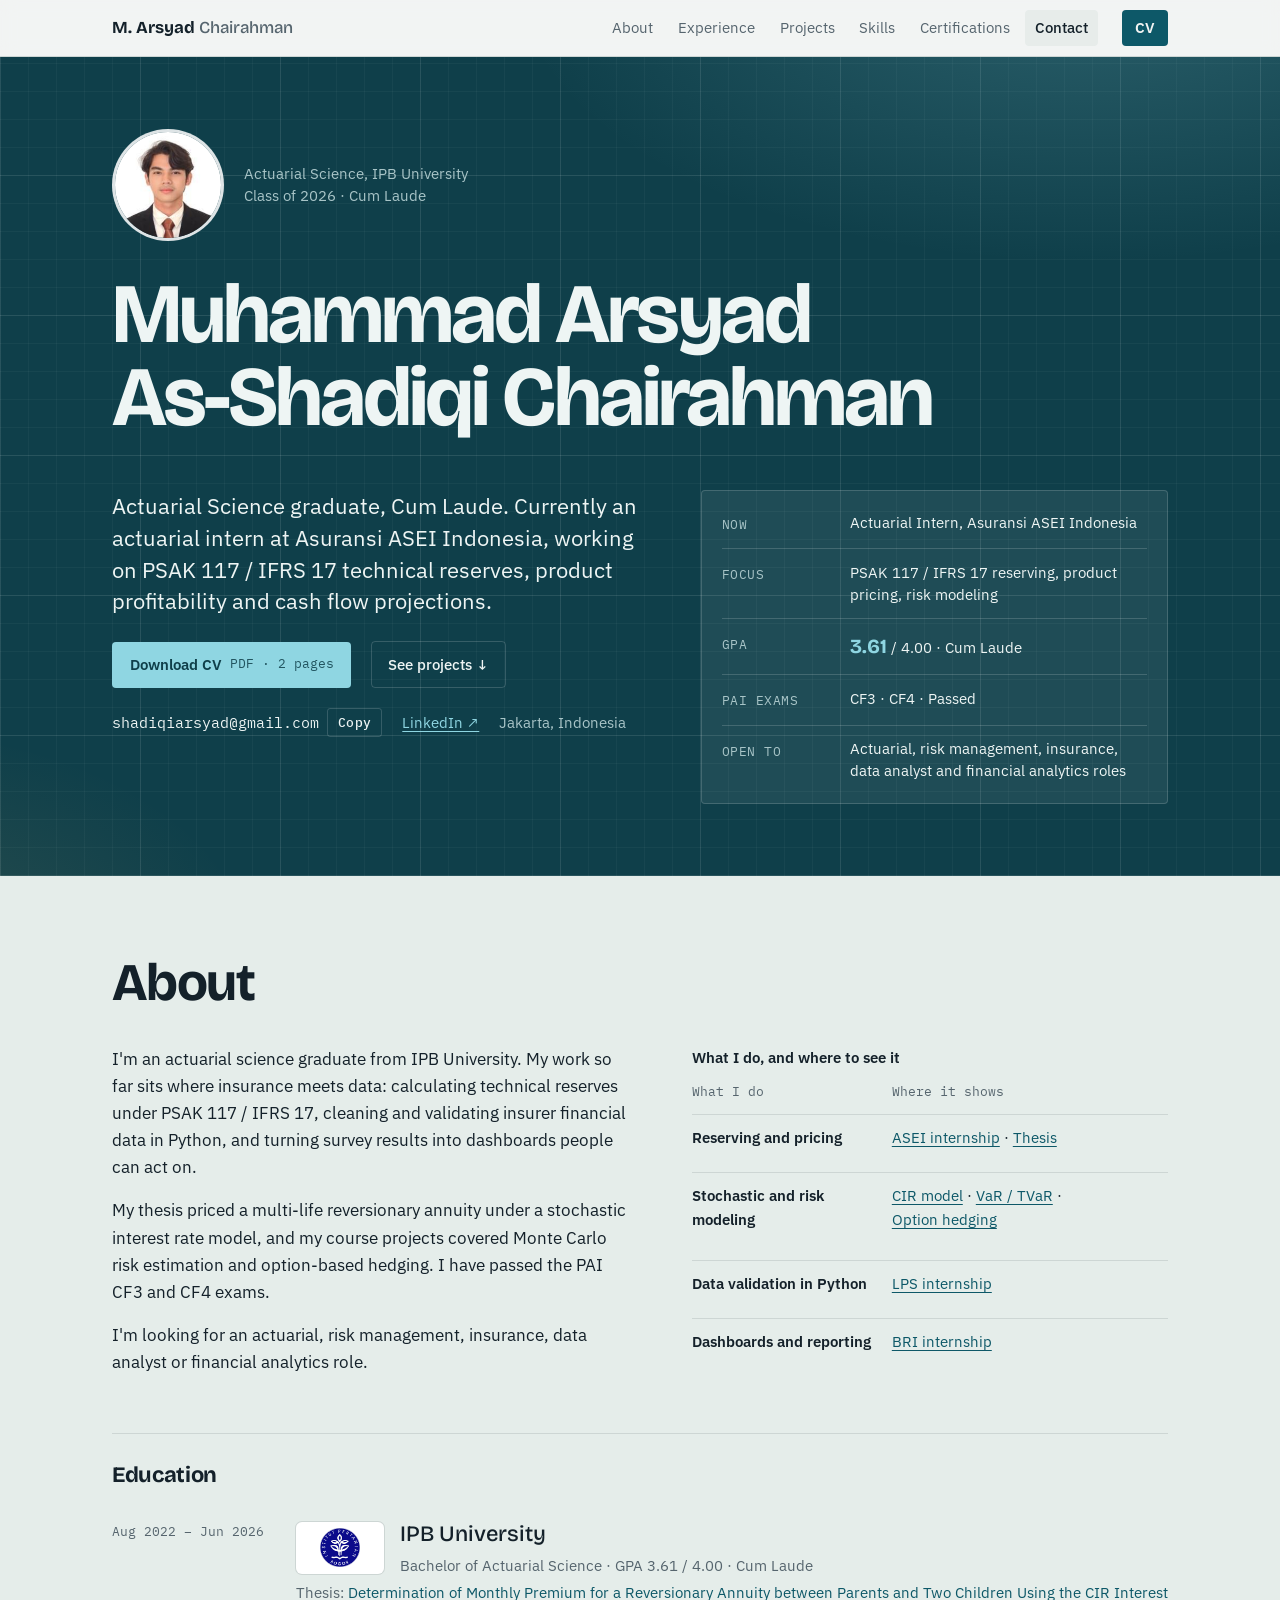
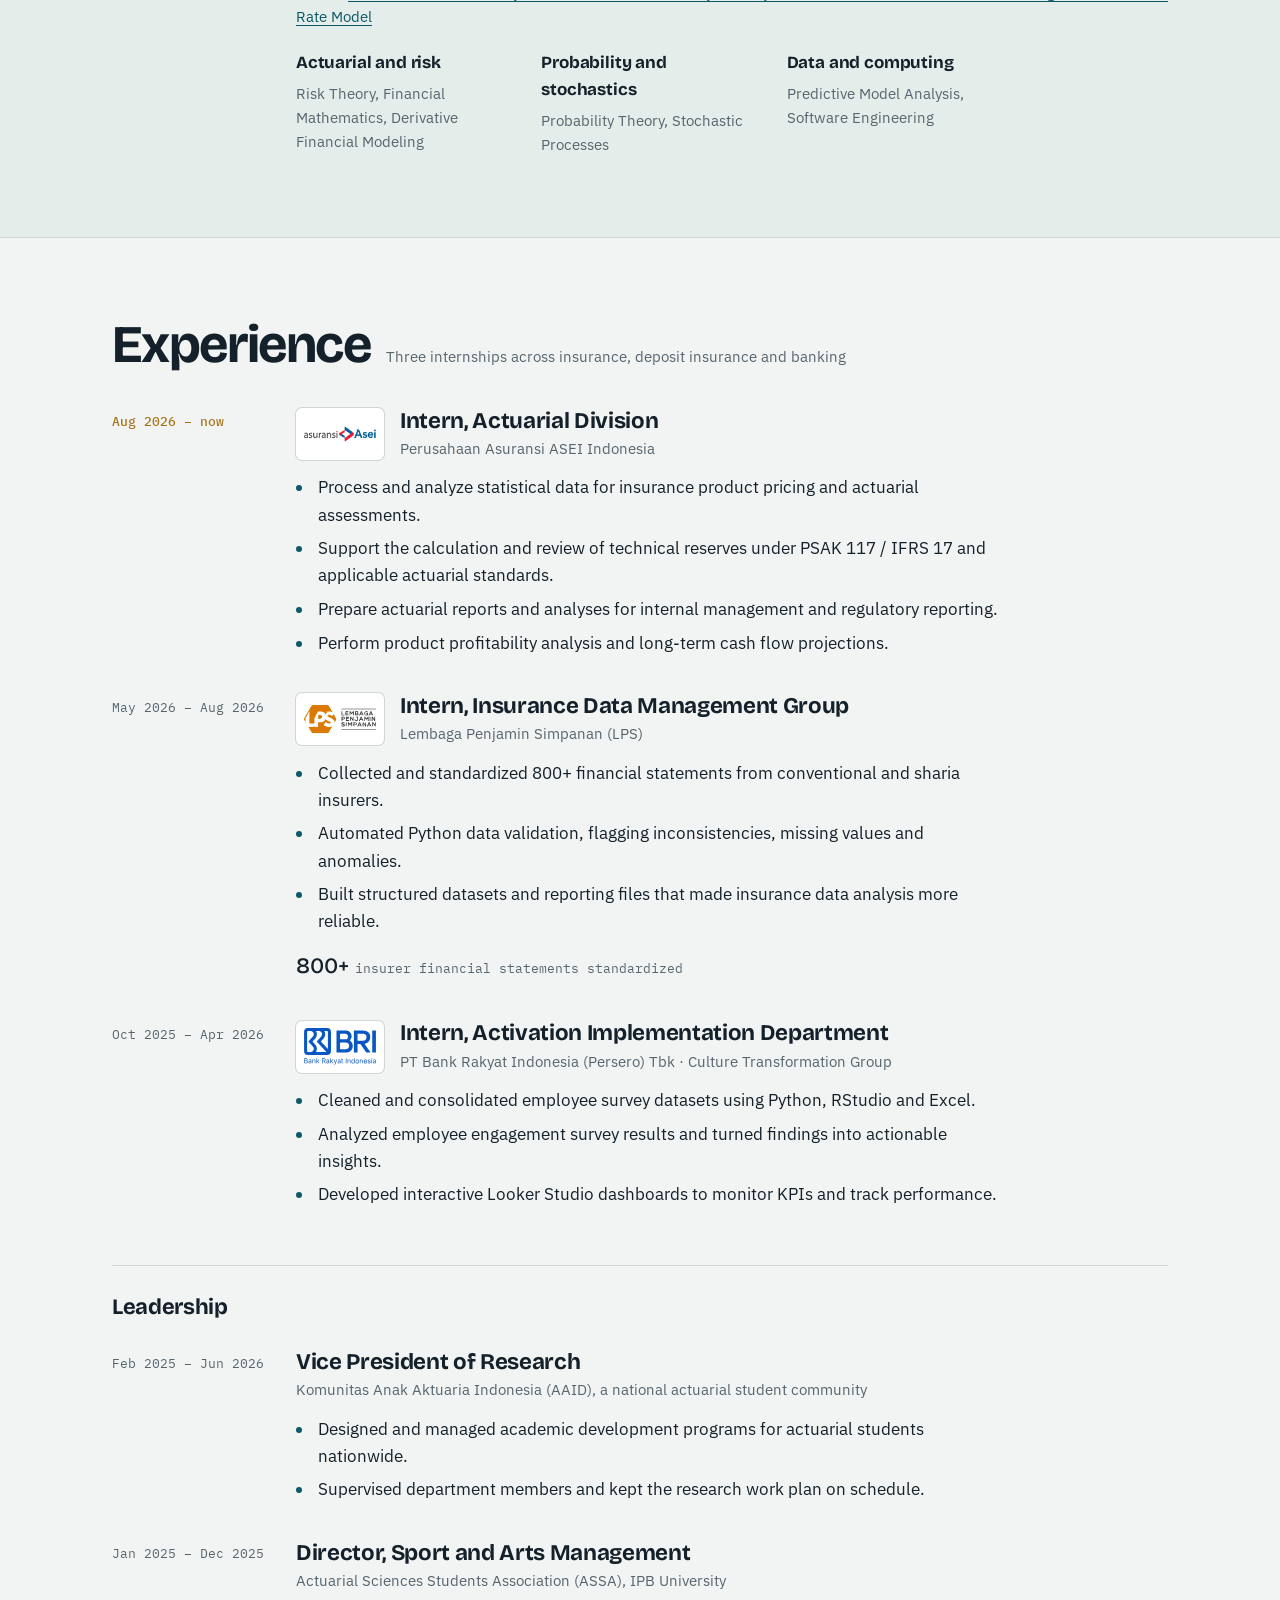
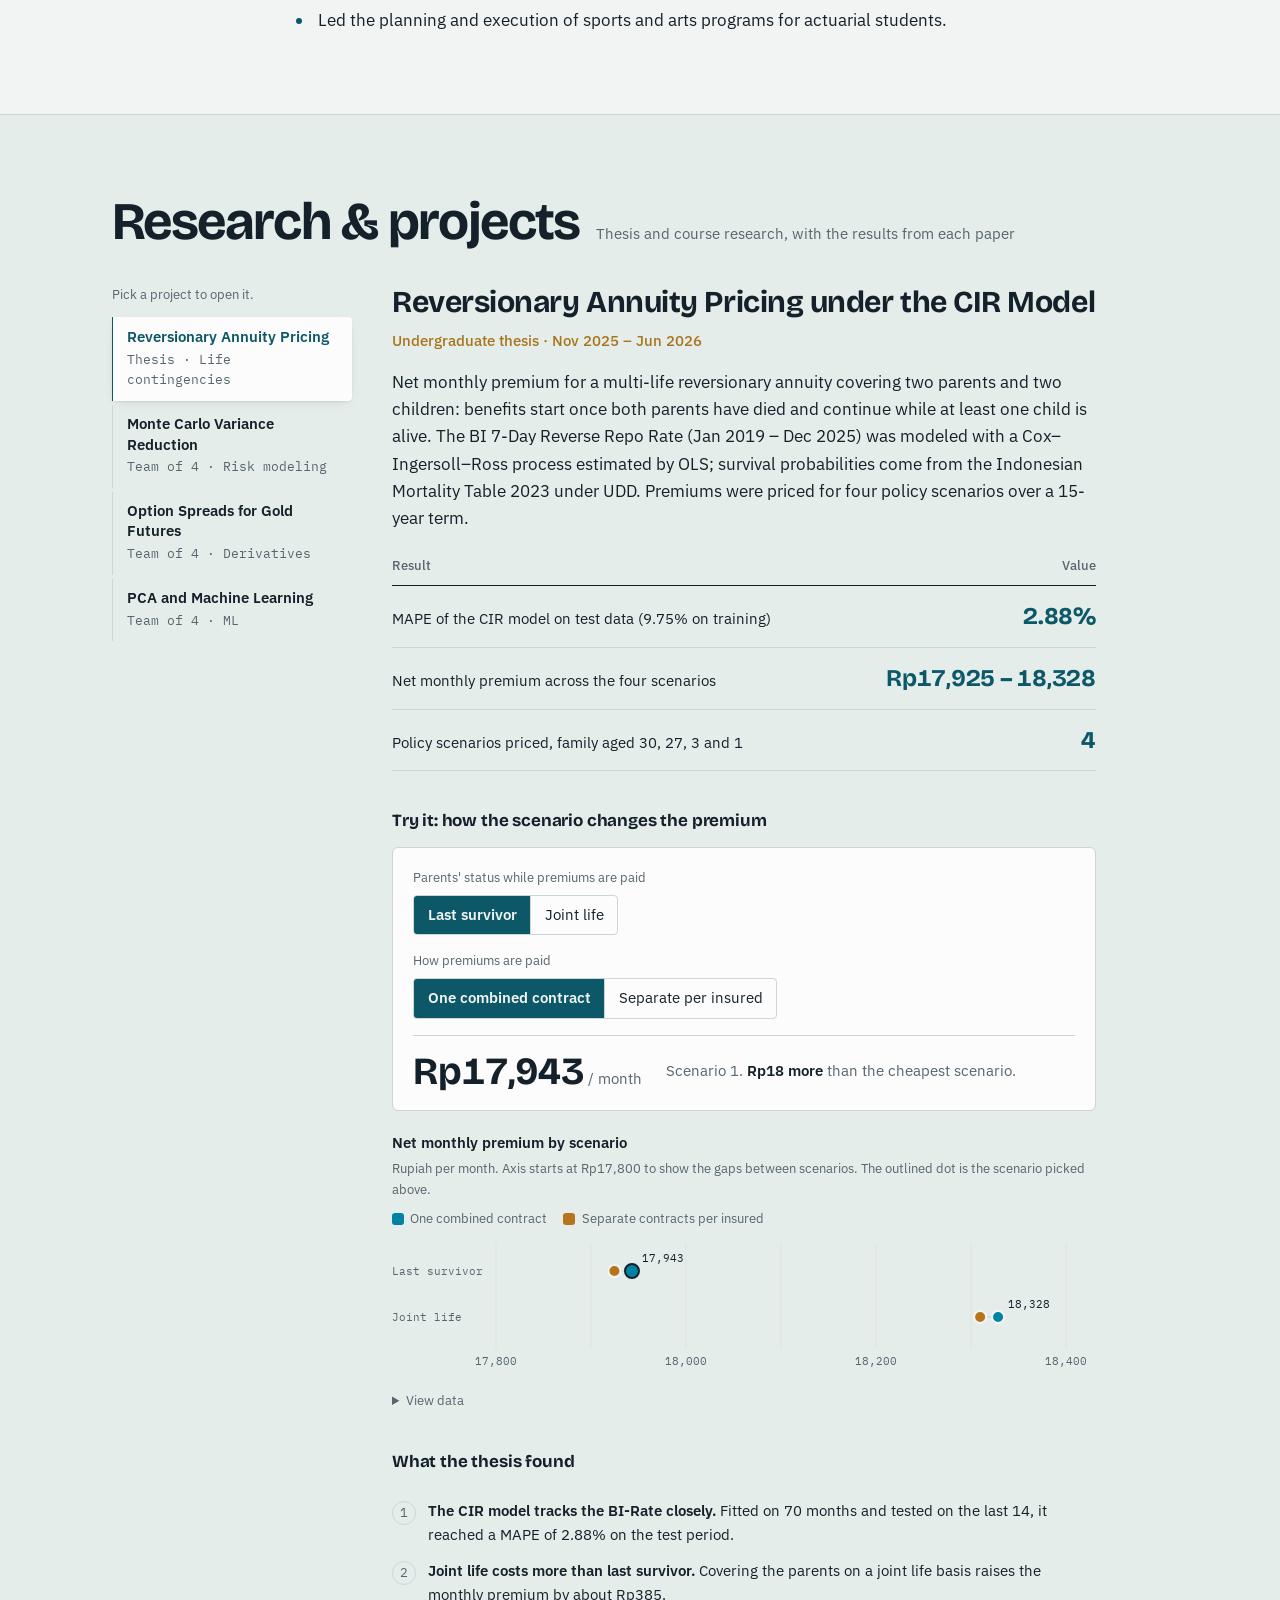
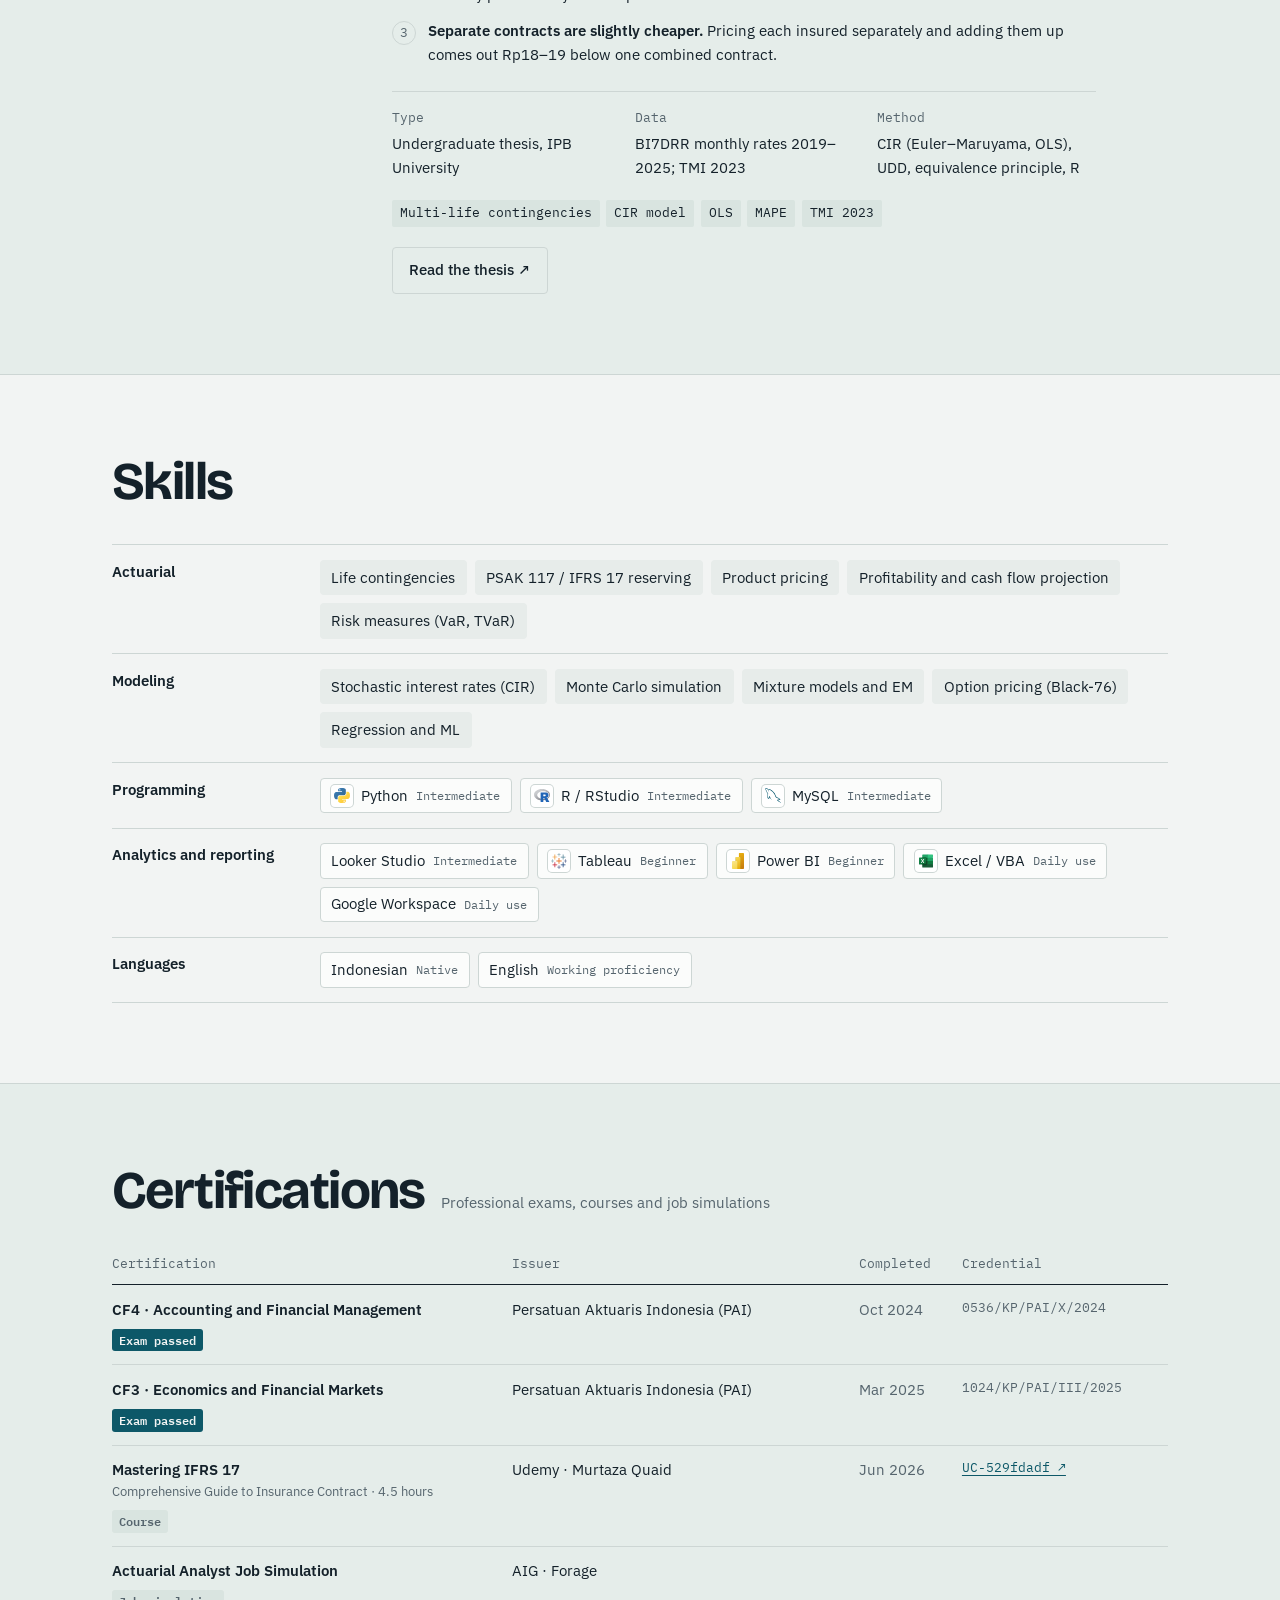
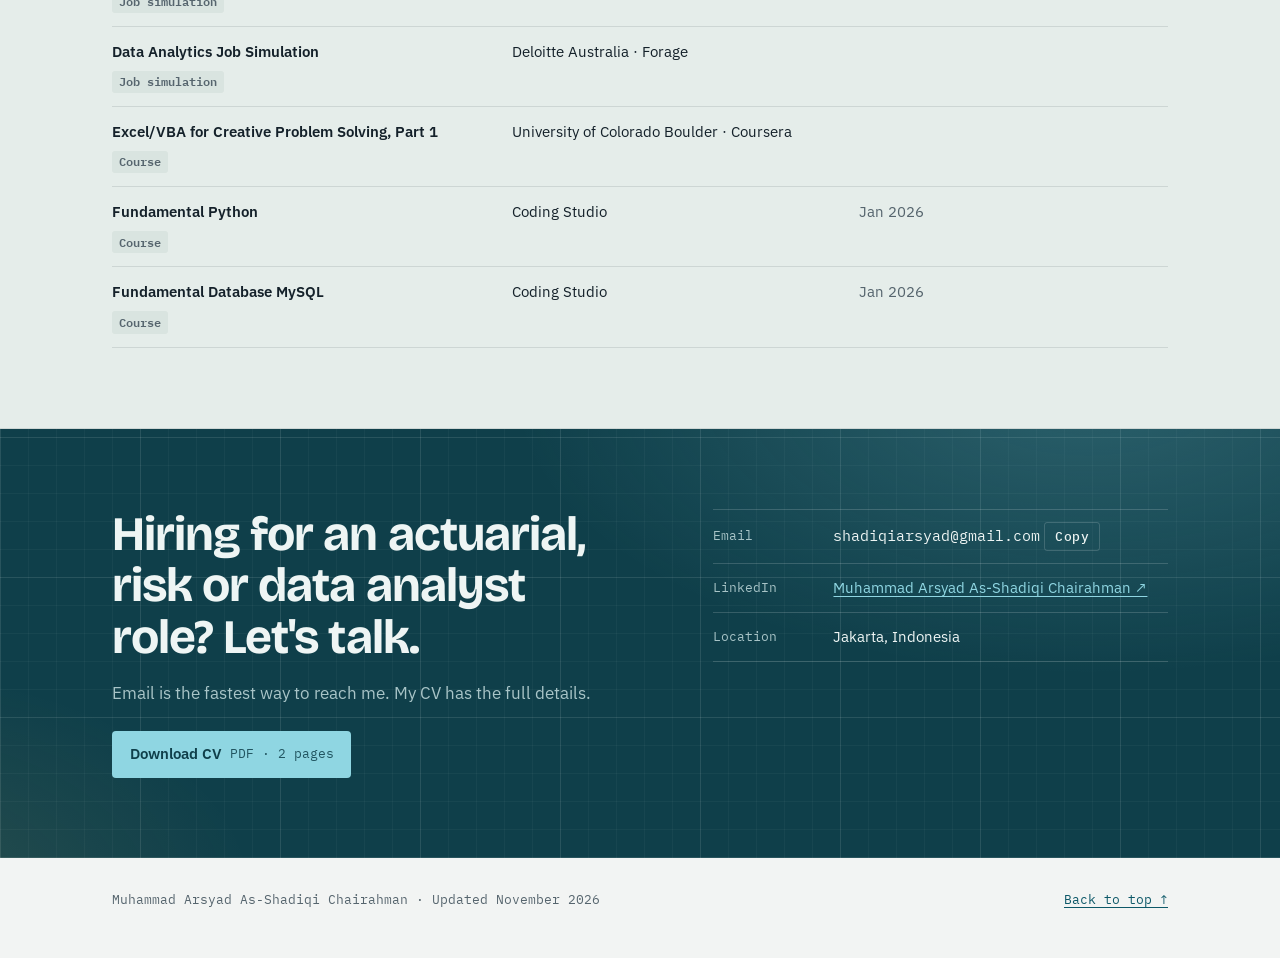
==== commit 1fc5933a: "Certifications: add PAI CF3/CF4 pass dates and letter numbers; leave missing cells blank Co-Authored" ====
--- a/index.html
+++ b/index.html
@@ -377,7 +377,6 @@
 .certs td .kind { display: block; margin-top: 0.35rem; }
 .certs td.date { white-space: nowrap; font-variant-numeric: tabular-nums; color: var(--muted); }
 .certs td.cred { white-space: nowrap; font-family: var(--f-mono); font-size: var(--s-xs); }
-.certs .na { color: var(--muted); }
 .pill { display: inline-block; font-family: var(--f-mono); font-size: 0.75rem; padding: 0.1rem 0.45rem; border-radius: 3px; background: var(--surface); color: var(--muted); white-space: nowrap; }
 .pill.pass { background: var(--accent); color: var(--bg); }
 .tablewrap { overflow-x: auto; }
@@ -756,14 +755,14 @@
         <table class="certs">
           <thead><tr><th scope="col">Certification</th><th scope="col">Issuer</th><th scope="col">Completed</th><th scope="col">Credential</th></tr></thead>
           <tbody>
-            <tr><td>CF4 · Accounting and Financial Management<span class="kind"><span class="pill pass">Exam passed</span></span></td><td>Persatuan Aktuaris Indonesia (PAI)</td><td class="date empty"><span class="na">—</span></td><td class="cred empty"><span class="na">—</span></td></tr>
-            <tr><td>CF3 · Economics and Financial Markets<span class="kind"><span class="pill pass">Exam passed</span></span></td><td>Persatuan Aktuaris Indonesia (PAI)</td><td class="date empty"><span class="na">—</span></td><td class="cred empty"><span class="na">—</span></td></tr>
+            <tr><td>CF4 · Accounting and Financial Management<span class="kind"><span class="pill pass">Exam passed</span></span></td><td>Persatuan Aktuaris Indonesia (PAI)</td><td class="date">Oct 2024</td><td class="cred">0536/KP/PAI/X/2024</td></tr>
+            <tr><td>CF3 · Economics and Financial Markets<span class="kind"><span class="pill pass">Exam passed</span></span></td><td>Persatuan Aktuaris Indonesia (PAI)</td><td class="date">Mar 2025</td><td class="cred">1024/KP/PAI/III/2025</td></tr>
             <tr><td>Mastering IFRS 17<small>Comprehensive Guide to Insurance Contract · 4.5 hours</small><span class="kind"><span class="pill">Course</span></span></td><td>Udemy · Murtaza Quaid</td><td class="date">Jun 2026</td><td class="cred"><a href="https://ude.my/UC-529fdadf-bc5e-4261-9189-a9a972419526" target="_blank" rel="noopener">UC-529fdadf ↗</a></td></tr>
-            <tr><td>Actuarial Analyst Job Simulation<span class="kind"><span class="pill">Job simulation</span></span></td><td>AIG · Forage</td><td class="date empty"><span class="na">—</span></td><td class="cred empty"><span class="na">—</span></td></tr>
-            <tr><td>Data Analytics Job Simulation<span class="kind"><span class="pill">Job simulation</span></span></td><td>Deloitte Australia · Forage</td><td class="date empty"><span class="na">—</span></td><td class="cred empty"><span class="na">—</span></td></tr>
-            <tr><td>Excel/VBA for Creative Problem Solving, Part 1<span class="kind"><span class="pill">Course</span></span></td><td>University of Colorado Boulder · Coursera</td><td class="date empty"><span class="na">—</span></td><td class="cred empty"><span class="na">—</span></td></tr>
-            <tr><td>Fundamental Python<span class="kind"><span class="pill">Course</span></span></td><td>Coding Studio</td><td class="date">Jan 2026</td><td class="cred empty"><span class="na">—</span></td></tr>
-            <tr><td>Fundamental Database MySQL<span class="kind"><span class="pill">Course</span></span></td><td>Coding Studio</td><td class="date">Jan 2026</td><td class="cred empty"><span class="na">—</span></td></tr>
+            <tr><td>Actuarial Analyst Job Simulation<span class="kind"><span class="pill">Job simulation</span></span></td><td>AIG · Forage</td><td class="date empty"></td><td class="cred empty"></td></tr>
+            <tr><td>Data Analytics Job Simulation<span class="kind"><span class="pill">Job simulation</span></span></td><td>Deloitte Australia · Forage</td><td class="date empty"></td><td class="cred empty"></td></tr>
+            <tr><td>Excel/VBA for Creative Problem Solving, Part 1<span class="kind"><span class="pill">Course</span></span></td><td>University of Colorado Boulder · Coursera</td><td class="date empty"></td><td class="cred empty"></td></tr>
+            <tr><td>Fundamental Python<span class="kind"><span class="pill">Course</span></span></td><td>Coding Studio</td><td class="date">Jan 2026</td><td class="cred empty"></td></tr>
+            <tr><td>Fundamental Database MySQL<span class="kind"><span class="pill">Course</span></span></td><td>Coding Studio</td><td class="date">Jan 2026</td><td class="cred empty"></td></tr>
           </tbody>
         </table>
       </div>
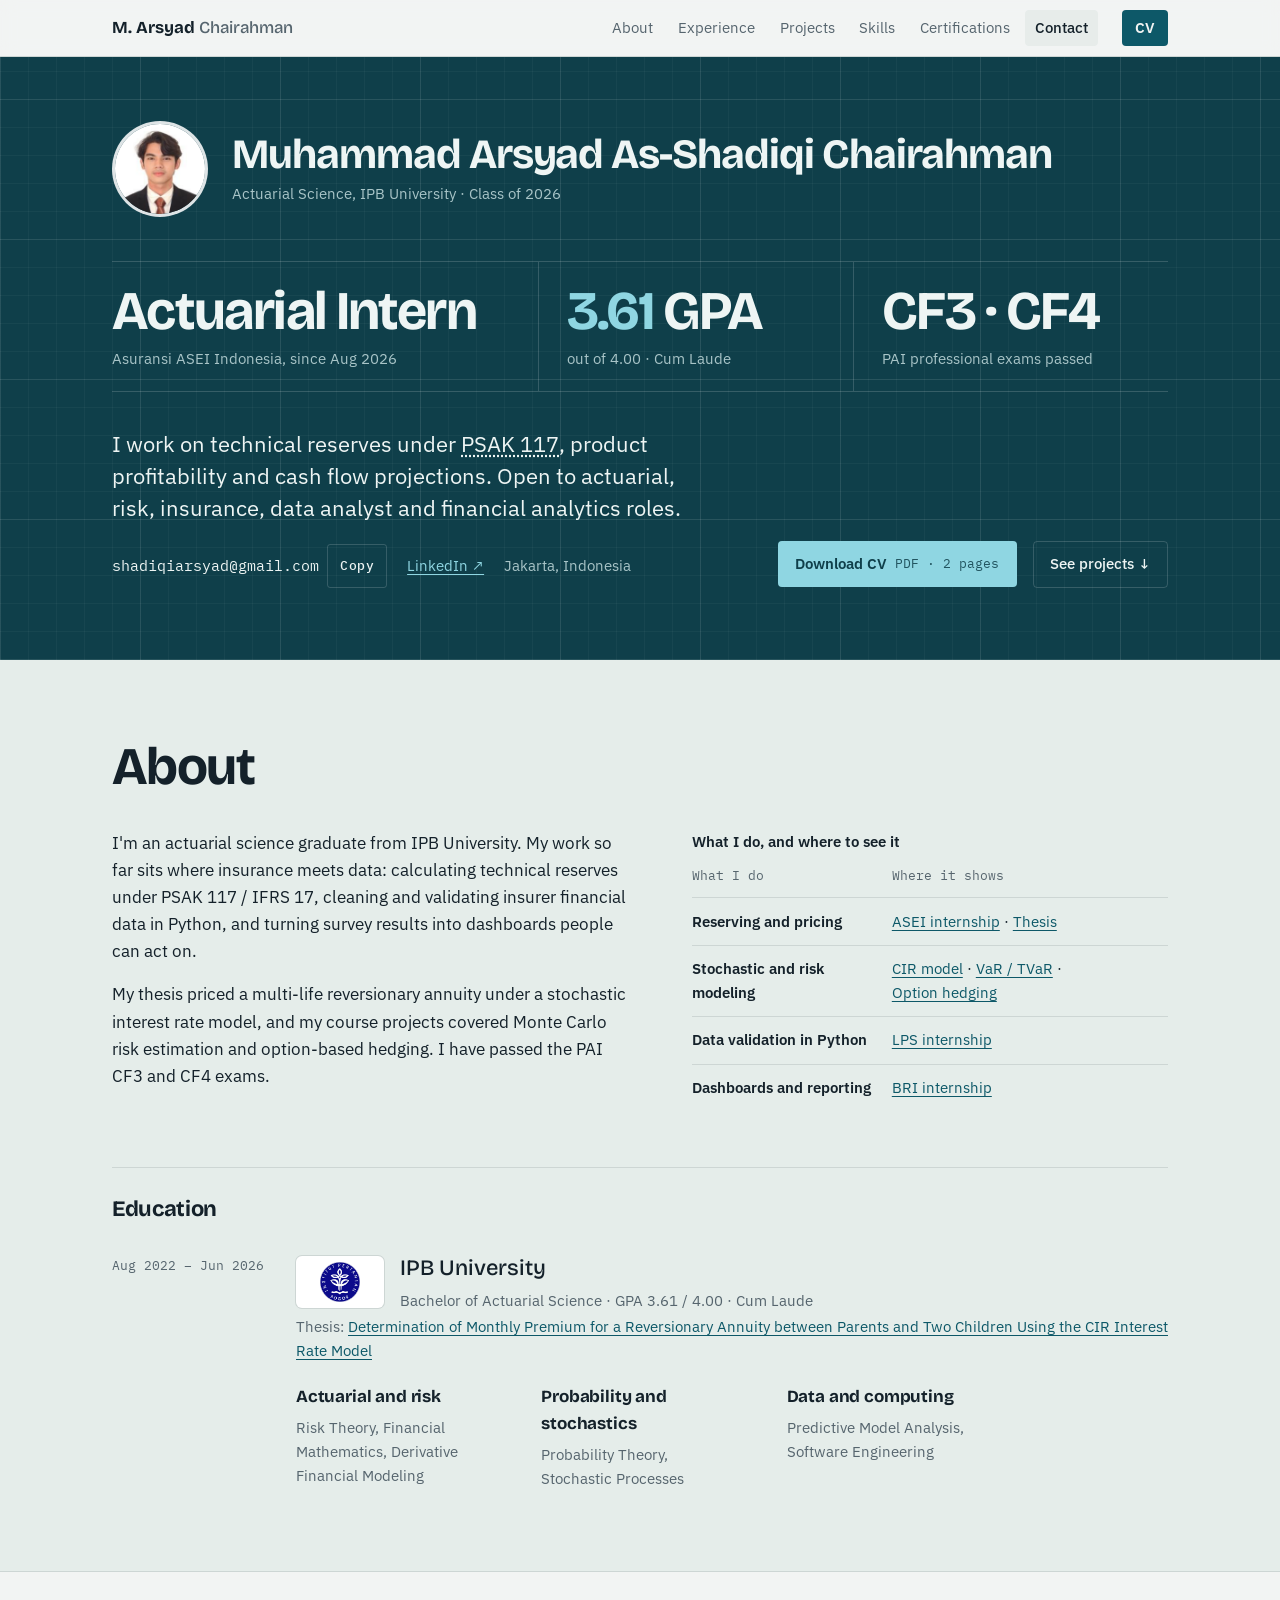
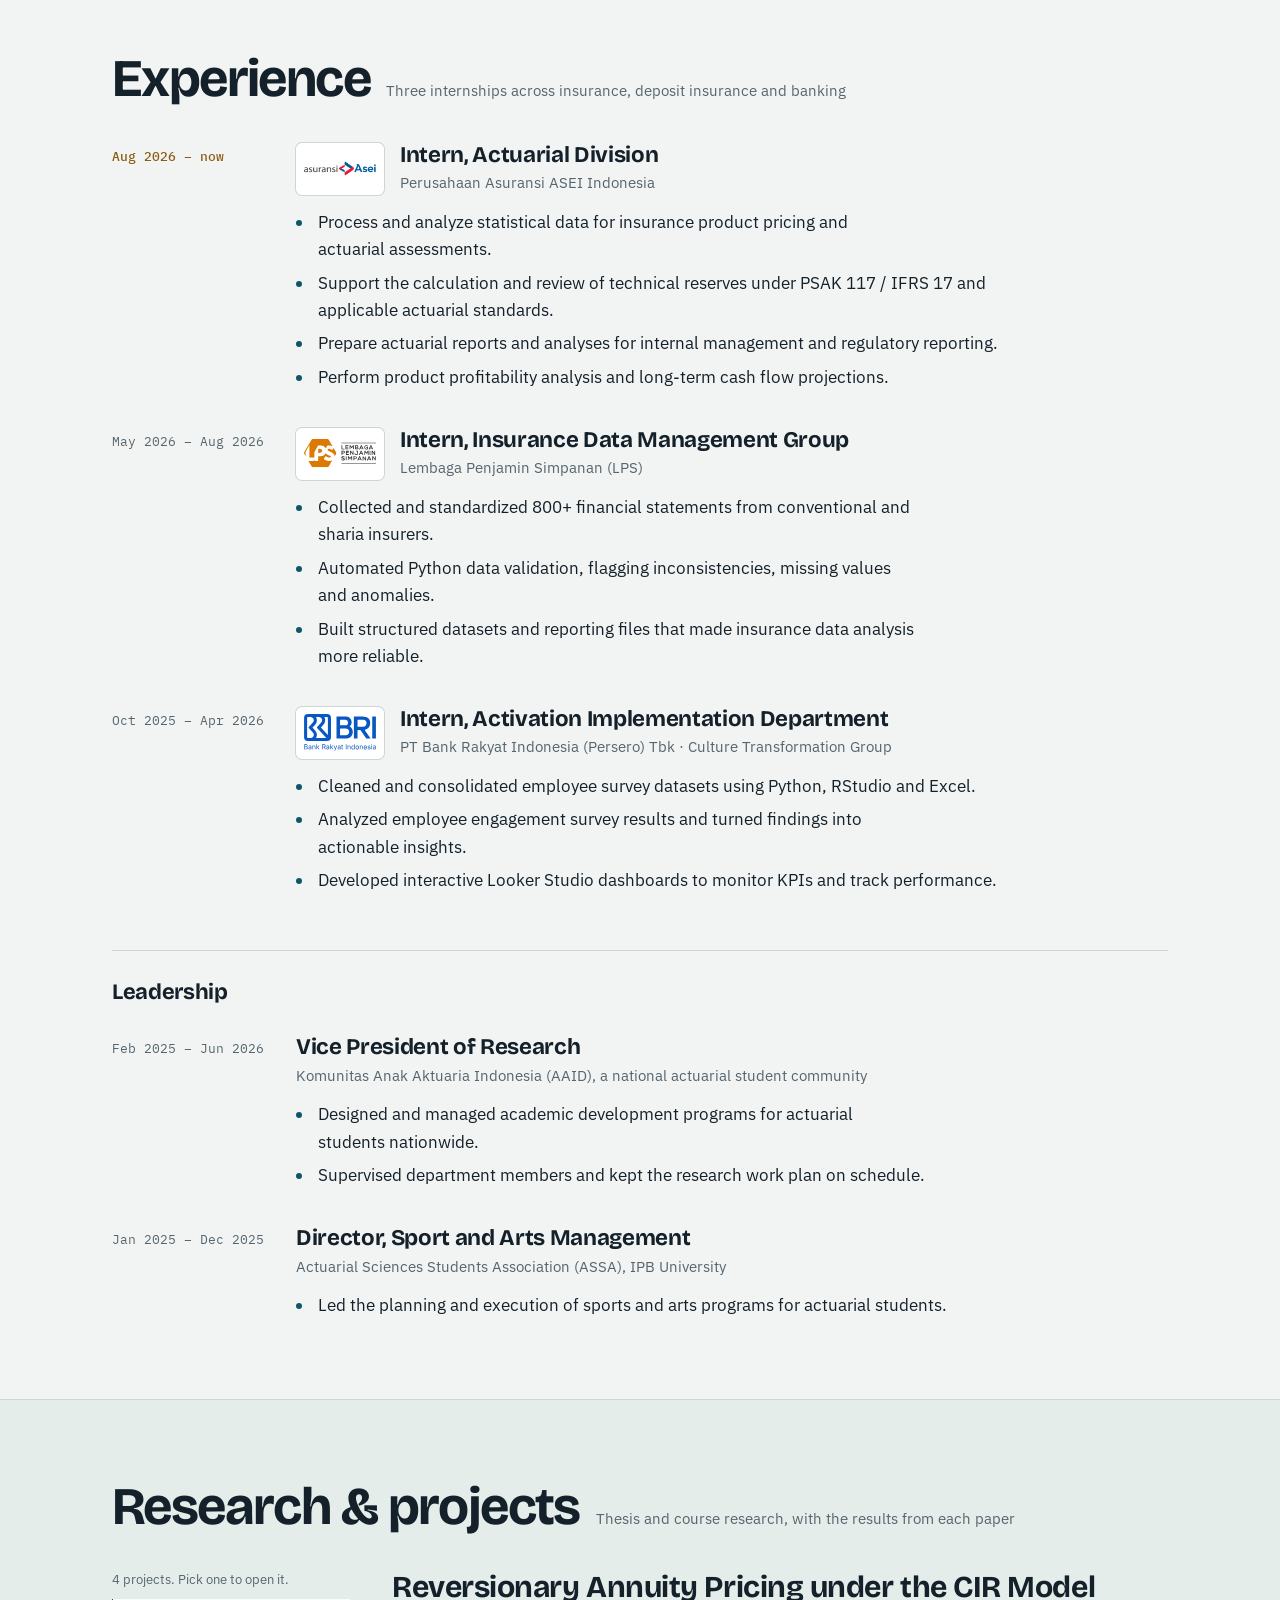
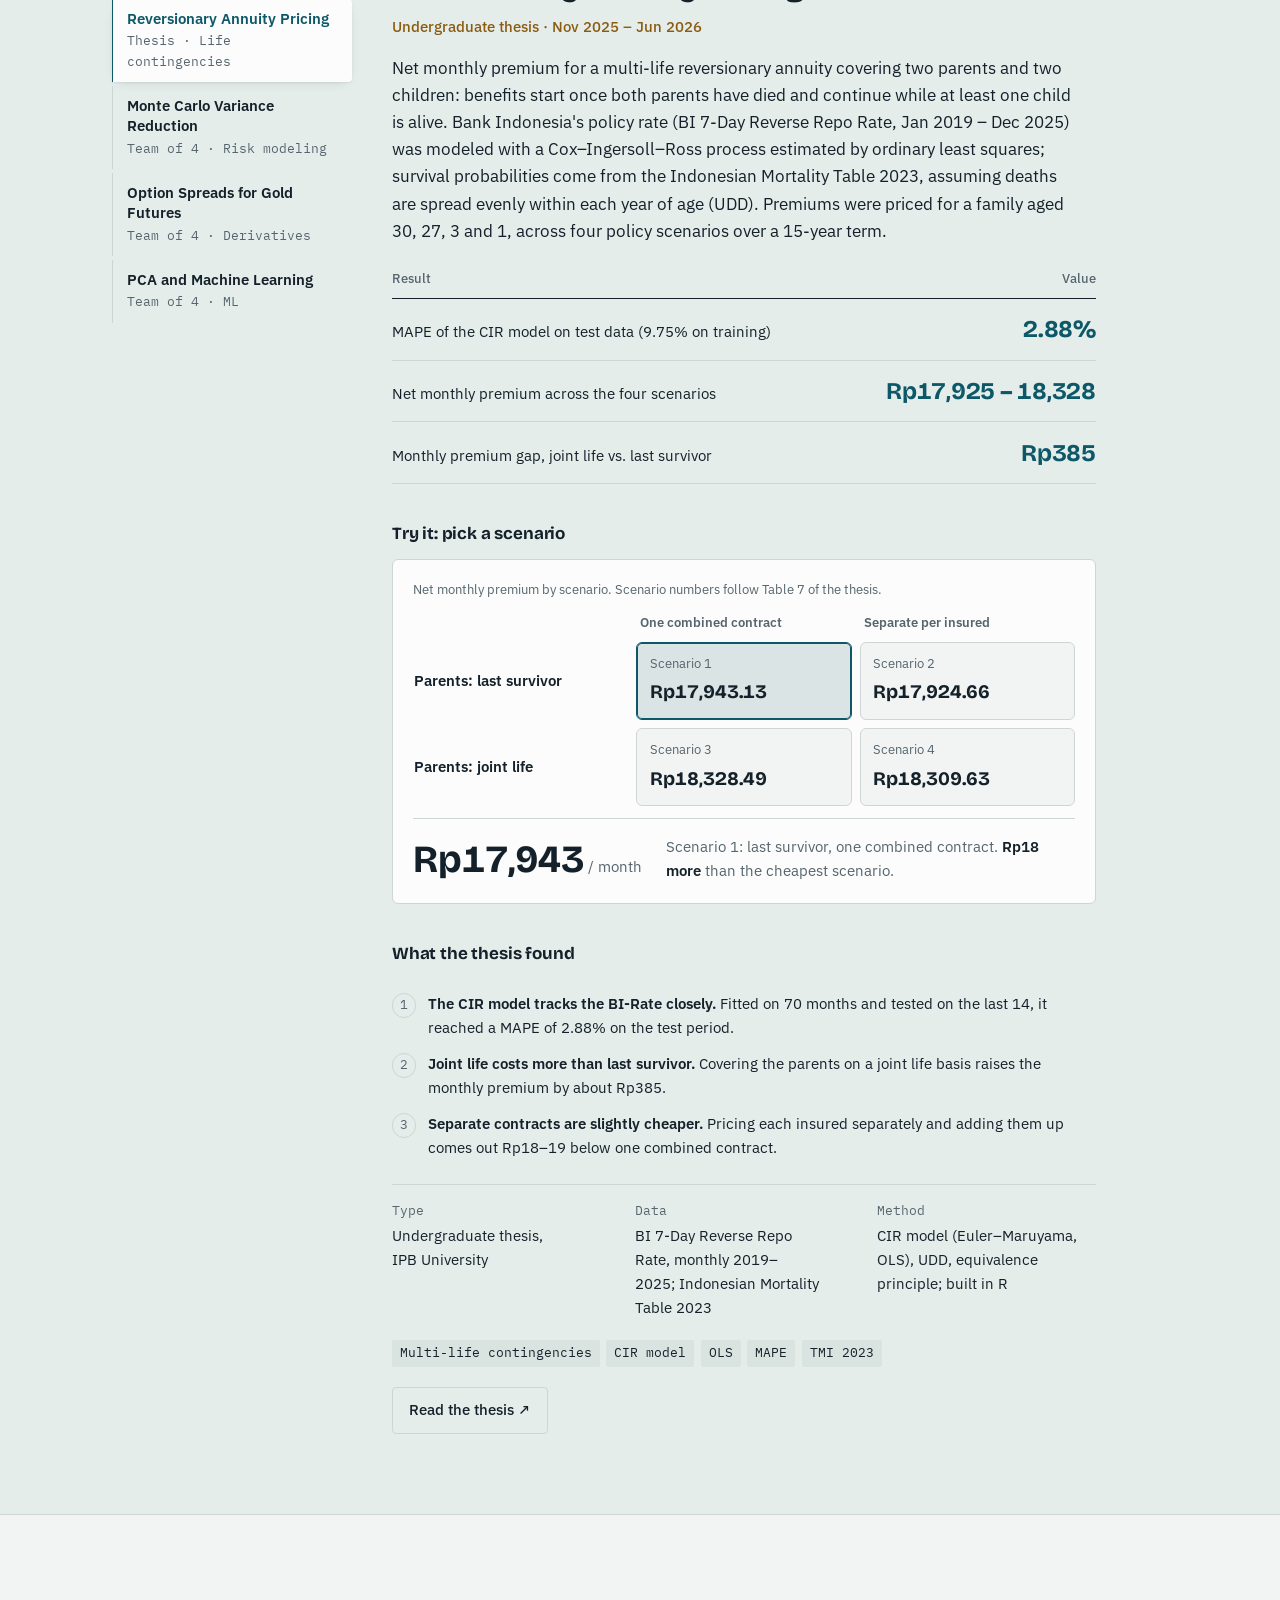
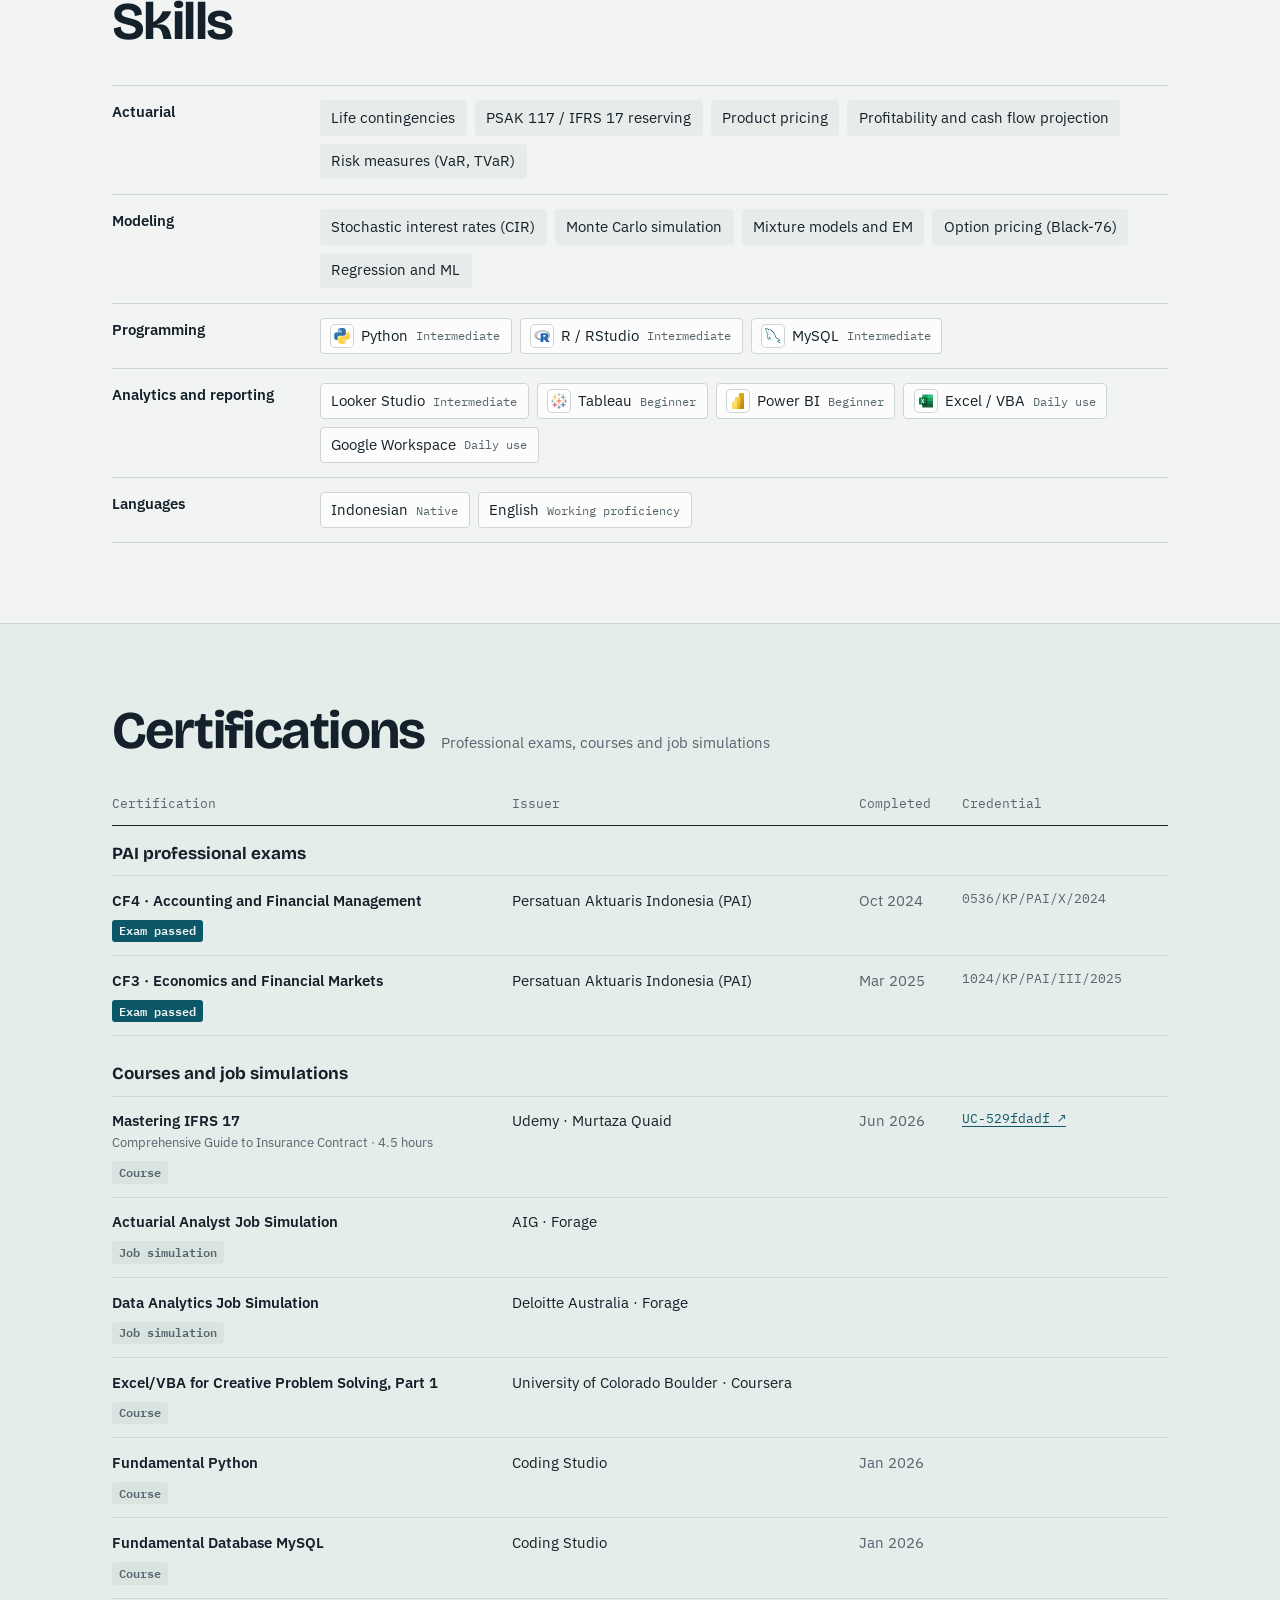
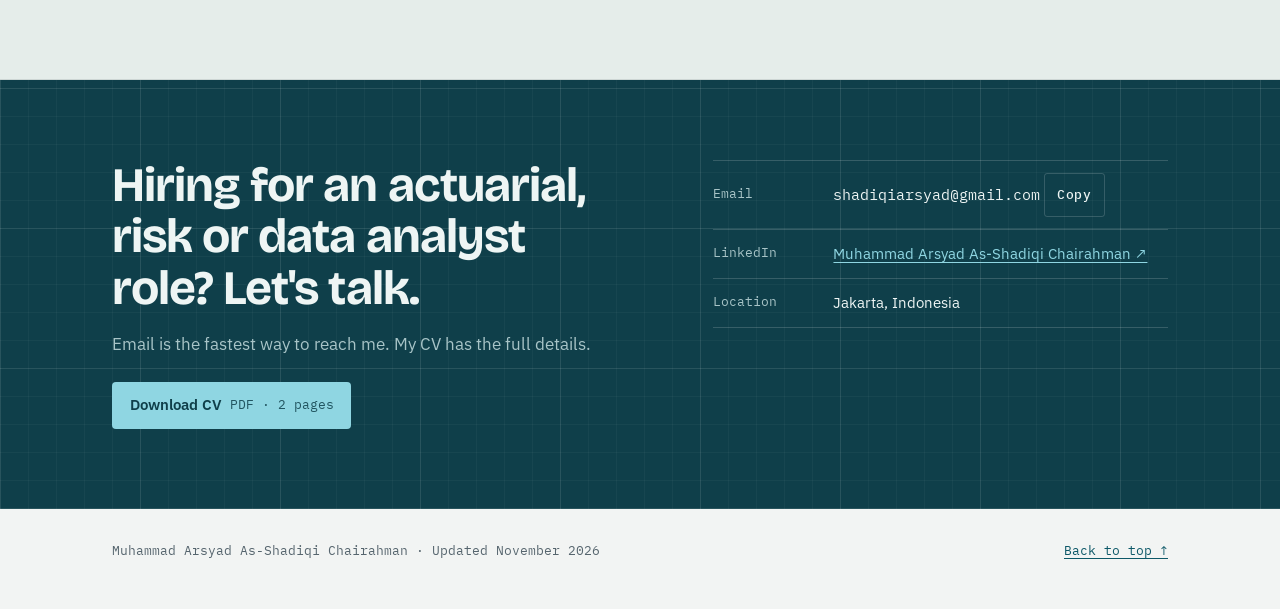
==== commit 433cc9a0: "Critique fixes: facts-first hero, phone nav and tabs, 2x2 premium table, clearer copy, grouped certi" ====
--- a/index.html
+++ b/index.html
@@ -34,7 +34,7 @@
   --muted: #56656e;
   --rule: #cdd6d4;
   --accent: #0d5868;
-  --mark: #a8741b;
+  --mark: #8a5c12;
   --s1: #0082a3;
   --s2: #b8741a;
   --grid: #dde3e1;
@@ -55,13 +55,13 @@
 @media (prefers-color-scheme: dark) {
   :root:not([data-theme="light"]) {
     --bg: #0e1519; --surface: #152027; --panel: #121c21; --ink: #e2e9e8; --muted: #8e9ca2;
-    --rule: #26343b; --accent: #63b5c4; --mark: #d8a548; --s1: #1aa0bf; --s2: #c4841a; --grid: #1c272d; --band: #111b20; --band-surface: #1a272e;
+    --rule: #26343b; --accent: #63b5c4; --mark: #d8a548; --s1: #1aa0bf; --s2: #c4841a; --grid: #1c272d; --band: #15232a; --band-surface: #1d2c34;
     color-scheme: dark;
   }
 }
 :root[data-theme="dark"] {
   --bg: #0e1519; --surface: #152027; --panel: #121c21; --ink: #e2e9e8; --muted: #8e9ca2;
-  --rule: #26343b; --accent: #63b5c4; --mark: #d8a548; --s1: #1aa0bf; --s2: #c4841a; --grid: #1c272d; --band: #111b20; --band-surface: #1a272e;
+  --rule: #26343b; --accent: #63b5c4; --mark: #d8a548; --s1: #1aa0bf; --s2: #c4841a; --grid: #1c272d; --band: #15232a; --band-surface: #1d2c34;
   color-scheme: dark;
 }
 
@@ -77,6 +77,7 @@
   -webkit-font-smoothing: antialiased;
 }
 img { max-width: 100%; }
+p, li, dd, td, th { text-wrap: pretty; }
 ::selection { background: color-mix(in srgb, var(--accent) 28%, transparent); color: var(--ink); }
 html { scrollbar-color: color-mix(in srgb, var(--muted) 55%, transparent) var(--bg); accent-color: var(--accent); caret-color: var(--accent); }
 a { color: var(--accent); text-underline-offset: 3px; text-decoration-thickness: 1px; }
@@ -118,14 +119,7 @@
 
 /* ---------- Hero ---------- */
 .hero { border-bottom: 1px solid var(--rule); }
-.hero .wrap {
-  display: grid;
-  grid-template-columns: minmax(0, 1.15fr) minmax(0, 1fr);
-  gap: clamp(1.75rem, 4vw, 3.5rem) clamp(1.5rem, 4vw, 3.5rem);
-  align-items: start;
-  padding-block: clamp(2.5rem, 6vw, 4.5rem) clamp(2.5rem, 6vw, 4.5rem);
-}
-.hero-top { grid-column: 1 / -1; }
+.hero .wrap { padding-block: clamp(2rem, 5vw, 4rem) clamp(2.5rem, 6vw, 4.5rem); }
 .cred { margin: 0; font-size: var(--s-sm); line-height: 1.5; color: var(--muted); }
 .eyebrow {
   font-family: var(--f-mono);
@@ -138,21 +132,35 @@
 h1 {
   font-family: var(--f-display);
   font-weight: 700;
-  font-size: clamp(2.35rem, 6.6vw, 5.4rem);
-  line-height: 0.98;
-  letter-spacing: -0.035em;
+  font-size: clamp(1.6rem, 3.4vw, 2.6rem);
+  line-height: 1.05;
+  letter-spacing: -0.025em;
   margin: 0;
 }
-h1 .l { display: block; }
-.id { display: flex; align-items: center; gap: 1.25rem; margin-bottom: clamp(1.25rem, 3vw, 2rem); }
+.id { display: flex; align-items: center; gap: clamp(0.9rem, 2vw, 1.5rem); }
+.id .cred { margin-top: 0.4rem; }
 .avatar {
-  width: 112px; height: 112px; flex-shrink: 0;
+  width: clamp(64px, 9vw, 96px); height: clamp(64px, 9vw, 96px); flex-shrink: 0;
   border-radius: 50%; object-fit: cover;
   border: 1px solid var(--rule); background: var(--surface);
 }
 .id .eyebrow { margin: 0; }
-.lede { max-width: 34rem; margin: 0; font-size: var(--s-lg); line-height: 1.45; text-wrap: pretty; }
-.actions { display: flex; flex-wrap: wrap; gap: 0.75rem 1.25rem; align-items: center; margin-top: 1.5rem; }
+/* The headline: three facts set as one worksheet row, the largest type on the page */
+.headline {
+  display: grid; grid-template-columns: 1.35fr 1fr 1fr;
+  margin: clamp(1.75rem, 4vw, 2.75rem) 0 0;
+  border-top: 1px solid var(--rule); border-bottom: 1px solid var(--rule);
+}
+.headline div { padding: clamp(0.9rem, 2vw, 1.4rem) clamp(1rem, 2.4vw, 1.75rem); border-left: 1px solid var(--rule); min-width: 0; }
+.headline div:first-child { border-left: 0; padding-left: 0; }
+.headline dt { font-family: var(--f-display); font-weight: 700; font-size: clamp(1.7rem, 4.4vw, 3.4rem); line-height: 1; letter-spacing: -0.03em; color: var(--ink); }
+.headline dt em { font-style: normal; color: var(--accent); }
+.headline dd { margin: 0.55rem 0 0; font-size: var(--s-sm); line-height: 1.4; color: var(--muted); }
+.hero-body { display: grid; grid-template-columns: minmax(0, 1fr) auto; gap: 1.25rem 3rem; align-items: end; margin-top: clamp(1.5rem, 3.5vw, 2.25rem); }
+.lede { max-width: 38rem; margin: 0; font-size: var(--s-lg); line-height: 1.45; }
+.lede abbr { text-decoration: underline dotted; text-underline-offset: 3px; cursor: help; }
+.actions { display: flex; flex-wrap: wrap; gap: 0.75rem 1rem; align-items: center; margin-top: 1.5rem; }
+.hero-body .actions { margin-top: 0; justify-content: flex-end; }
 .cv {
   display: inline-flex; align-items: center; gap: 0.5rem;
   padding: 0.7rem 1.1rem; border-radius: 4px;
@@ -173,21 +181,12 @@
 .btn {
   font: 500 var(--s-xs)/1 var(--f-mono); letter-spacing: 0.04em;
   color: var(--ink); background: transparent; border: 1px solid var(--rule);
-  border-radius: 3px; padding: 0.45rem 0.6rem; cursor: pointer;
+  border-radius: 3px; padding: 0.45rem 0.75rem; cursor: pointer;
+  min-height: 2.75rem; min-width: 2.75rem;
 }
 .btn:hover { border-color: var(--accent); color: var(--accent); }
 .place { color: var(--muted); }
 
-.facts {
-  margin: 0; min-width: 0; align-self: center;
-  border: 1px solid var(--rule); border-radius: 4px;
-  background: var(--surface); padding: 0.5rem 1.25rem;
-}
-.facts div { display: grid; grid-template-columns: 7rem minmax(0, 1fr); gap: 1rem; padding: 0.8rem 0; border-bottom: 1px solid var(--rule); }
-.facts div:last-child { border-bottom: 0; }
-.facts dt { font-family: var(--f-mono); font-size: var(--s-xs); letter-spacing: 0.04em; text-transform: uppercase; color: var(--muted); padding-top: 0.2rem; }
-.facts dd { margin: 0; font-size: var(--s-sm); line-height: 1.45; }
-.facts dd b { font-family: var(--f-display); font-weight: 700; font-size: 1.25rem; color: var(--accent); }
 
 /* ---------- Colour bands ----------
    Hero and Contact are deep-teal "worksheet" panels with a faint graph-paper grid;
@@ -204,8 +203,6 @@
   color: var(--ink);
   background-color: #0f3f4a;
   background-image:
-    radial-gradient(60rem 30rem at 85% -10%, rgba(143, 214, 226, 0.22), transparent 60%),
-    radial-gradient(40rem 24rem at -10% 110%, rgba(240, 196, 108, 0.12), transparent 60%),
     repeating-linear-gradient(0deg, rgba(255, 255, 255, 0.075) 0 1px, transparent 1px 140px),
     repeating-linear-gradient(90deg, rgba(255, 255, 255, 0.075) 0 1px, transparent 1px 140px),
     repeating-linear-gradient(0deg, rgba(255, 255, 255, 0.035) 0 1px, transparent 1px 28px),
@@ -257,6 +254,7 @@
 .row, .edu { display: grid; grid-template-columns: 9.5rem minmax(0, 1fr); gap: 0 2rem; }
 .period { font-family: var(--f-mono); font-size: var(--s-xs); color: var(--muted); padding-top: 0.3rem; font-variant-numeric: tabular-nums; line-height: 1.5; }
 .period .now { color: var(--mark); font-weight: 500; }
+.row { scroll-margin-top: calc(var(--nav-h) + 16px); }
 .row h3 { font-family: var(--f-display); font-weight: 700; font-size: clamp(1.25rem, 2vw, 1.4rem); letter-spacing: -0.015em; line-height: 1.2; margin: 0; text-wrap: balance; }
 .who { display: flex; align-items: center; gap: 1rem; }
 .who > div { min-width: 0; }
@@ -270,13 +268,13 @@
 .bul { margin: 0.85rem 0 0; padding-left: 1.1rem; max-width: 44rem; display: grid; gap: 0.4rem; }
 .bul li { padding-left: 0.25rem; }
 .bul li::marker { color: var(--accent); }
-.figure { display: inline-flex; align-items: baseline; gap: 0.4rem; margin-top: 0.85rem; font-family: var(--f-mono); font-size: var(--s-xs); color: var(--muted); }
-.figure b { font-size: var(--s-lg); font-weight: 500; color: var(--ink); font-family: var(--f-display); }
 
 /* ---------- Project browser ---------- */
 .browser { display: grid; grid-template-columns: 15rem minmax(0, 1fr); gap: 2.5rem; align-items: start; }
-.tabs { display: grid; gap: 0.25rem; position: sticky; top: calc(var(--nav-h) + 1.25rem); }
-.tabs .hint { font-size: var(--s-xs); color: var(--muted); margin: 0 0 0.5rem; }
+.tabcol { position: sticky; top: calc(var(--nav-h) + 1.25rem); }
+.tabs { display: grid; gap: 0.25rem; }
+.hint { font-size: var(--s-xs); color: var(--muted); margin: 0 0 0.5rem; }
+.panel { scroll-margin-top: calc(var(--nav-h) + 16px); }
 .tab {
   display: block; width: 100%; text-align: left; cursor: pointer;
   background: transparent; border: 0; border-left: 1px solid var(--rule); border-radius: 0 4px 4px 0;
@@ -291,7 +289,8 @@
 .byline { margin: 0.6rem 0 0; font-size: var(--s-sm); color: var(--mark); font-weight: 500; }
 .panel h3 { font-family: var(--f-display); font-weight: 700; font-size: clamp(1.4rem, 2.6vw, 1.9rem); letter-spacing: -0.015em; line-height: 1.15; margin: 0; text-wrap: balance; }
 .credit { font-size: var(--s-sm); color: var(--muted); margin: 0.15rem 0 0; }
-.panel p.sum { margin: 1rem 0 0; max-width: 44rem; }
+.panel p.sum { margin: 1rem 0 0; max-width: 68ch; }
+.ledger-note { margin: 0.6rem 0 0; font-size: var(--s-xs); color: var(--muted); max-width: 44rem; }
 .ledger { width: 100%; max-width: 44rem; margin: 1.5rem 0 0; border-collapse: collapse; }
 .ledger thead th { font-size: var(--s-xs); font-weight: 500; color: var(--muted); text-align: left; padding: 0 0 0.5rem; border-bottom: 1px solid var(--ink); }
 .ledger thead th:last-child, .ledger td { text-align: right; }
@@ -309,54 +308,25 @@
 .meta dd { margin: 0.15rem 0 0; }
 .more { display: inline-flex; margin-top: 1.25rem; }
 
-/* Scenario explorer */
+/* Scenario explorer: the 2x2 premium table is the control */
 .explorer { margin: 0.5rem 0 0; max-width: 44rem; border: 1px solid var(--rule); border-radius: 6px; background: var(--panel); padding: 1.25rem; }
-.explorer fieldset { border: 0; padding: 0; margin: 0 0 1rem; min-width: 0; }
-.explorer legend { font-size: var(--s-xs); color: var(--muted); margin-bottom: 0.4rem; padding: 0; }
-.seg { display: inline-flex; flex-wrap: wrap; border: 1px solid var(--rule); border-radius: 4px; overflow: hidden; }
-.seg label { position: relative; }
-.seg input { position: absolute; opacity: 0; pointer-events: none; }
-.seg span { display: block; padding: 0.45rem 0.85rem; font-size: var(--s-sm); cursor: pointer; border-right: 1px solid var(--rule); }
-.seg label:last-child span { border-right: 0; }
-.seg input:checked + span { background: var(--accent); color: var(--bg); font-weight: 600; }
-.seg input:focus-visible + span { outline: 2px solid var(--accent); outline-offset: -2px; }
-.out { display: grid; grid-template-columns: auto minmax(0, 1fr); gap: 0.5rem 1.5rem; align-items: center; padding-top: 1rem; border-top: 1px solid var(--rule); }
+.scn { width: 100%; border-collapse: separate; border-spacing: 0.5rem; margin: -0.5rem; width: calc(100% + 1rem); table-layout: fixed; }
+.scn caption { caption-side: top; text-align: left; font-size: var(--s-xs); color: var(--muted); padding: 0.5rem 0.5rem 0.25rem; }
+.scn thead th { font-size: var(--s-xs); font-weight: 600; color: var(--muted); text-align: left; padding: 0 0.25rem; }
+.scn tbody th { font-size: var(--s-sm); font-weight: 600; text-align: left; padding-right: 0.5rem; width: 30%; }
+.scn td { padding: 0; }
+.scn label { display: block; position: relative; border: 1px solid var(--rule); border-radius: 6px; padding: 0.7rem 0.8rem; cursor: pointer; background: var(--bg); min-height: 2.75rem; }
+.scn label:hover { border-color: var(--accent); }
+.scn input { position: absolute; opacity: 0; pointer-events: none; }
+.scn .n { display: block; font-size: var(--s-xs); color: var(--muted); }
+.scn .v { display: block; font-family: var(--f-display); font-weight: 700; font-size: clamp(1rem, 1.8vw, 1.2rem); font-variant-numeric: tabular-nums; margin-top: 0.15rem; }
+.scn label:has(input:checked), .scn label.on { border-color: var(--accent); box-shadow: inset 0 0 0 1px var(--accent); background: color-mix(in srgb, var(--accent) 10%, var(--bg)); }
+.scn label:has(input:focus-visible) { outline: 2px solid var(--accent); outline-offset: 2px; }
+.out { display: grid; grid-template-columns: auto minmax(0, 1fr); gap: 0.5rem 1.5rem; align-items: center; padding-top: 1rem; margin-top: 0.75rem; border-top: 1px solid var(--rule); }
 .out .big { font-family: var(--f-display); font-weight: 700; font-size: clamp(1.75rem, 4vw, 2.4rem); line-height: 1; font-variant-numeric: tabular-nums; }
 .out .big small { font-family: var(--f-body); font-weight: 400; font-size: var(--s-sm); color: var(--muted); margin-left: 0.25rem; }
 .out p { margin: 0; font-size: var(--s-sm); color: var(--muted); }
 .out p b { color: var(--ink); font-weight: 600; }
-
-/* Charts */
-.viz { margin: 1.25rem 0 0; max-width: 44rem; min-width: 0; }
-.viz figcaption { font-size: var(--s-sm); font-weight: 600; margin-bottom: 0.25rem; }
-.viz .note { font-size: var(--s-xs); color: var(--muted); margin: 0 0 0.5rem; }
-.legend { display: flex; flex-wrap: wrap; gap: 0.35rem 1rem; font-size: var(--s-xs); color: var(--muted); margin: 0 0 0.25rem; padding: 0; list-style: none; }
-.legend li { display: inline-flex; align-items: center; gap: 0.4rem; }
-.legend i { width: 12px; height: 12px; border-radius: 3px; display: inline-block; }
-.legend i.l1 { background: var(--s1); }
-.legend i.l2 { background: var(--s2); }
-.plot { position: relative; width: 100%; }
-.plot svg { display: block; width: 100%; height: auto; overflow: visible; }
-.plot text { font-family: var(--f-mono); font-size: 11px; fill: var(--muted); }
-.plot text.val { fill: var(--ink); }
-.plot .grid { stroke: var(--grid); stroke-width: 1; }
-.plot .axis { stroke: var(--rule); stroke-width: 1; }
-.plot .f1 { fill: var(--s1); } .plot .f2 { fill: var(--s2); }
-.plot .dot { stroke: var(--bg); stroke-width: 2; }
-.plot .dot.sel { stroke: var(--ink); stroke-width: 2; }
-.plot .hit { fill: transparent; }
-.tip {
-  position: absolute; pointer-events: none; z-index: 2;
-  background: var(--ink); color: var(--bg);
-  font-size: var(--s-xs); line-height: 1.45; padding: 0.4rem 0.6rem; border-radius: 4px;
-  white-space: nowrap; transform: translate(-50%, calc(-100% - 10px));
-}
-.tip b { font-weight: 600; }
-.viz details { margin-top: 0.5rem; font-size: var(--s-xs); color: var(--muted); }
-.viz summary { cursor: pointer; }
-.viz table { border-collapse: collapse; margin-top: 0.5rem; font-variant-numeric: tabular-nums; }
-.viz th, .viz td { text-align: left; padding: 0.25rem 1rem 0.25rem 0; border-bottom: 1px solid var(--rule); }
-.viz td { color: var(--ink); }
 
 /* ---------- Skills & certifications ---------- */
 .matrix { width: 100%; border-collapse: collapse; font-size: var(--s-sm); }
@@ -379,6 +349,8 @@
 .certs td.cred { white-space: nowrap; font-family: var(--f-mono); font-size: var(--s-xs); }
 .pill { display: inline-block; font-family: var(--f-mono); font-size: 0.75rem; padding: 0.1rem 0.45rem; border-radius: 3px; background: var(--surface); color: var(--muted); white-space: nowrap; }
 .pill.pass { background: var(--accent); color: var(--bg); }
+.certs tr.grp th { text-align: left; font-family: var(--f-display); font-weight: 700; font-size: var(--s-md); padding: 1.5rem 0 0.5rem; border-bottom: 1px solid var(--rule); }
+.certs tbody:first-of-type tr.grp th { padding-top: 0.9rem; }
 .tablewrap { overflow-x: auto; }
 
 /* ---------- Contact ---------- */
@@ -396,32 +368,46 @@
 
 @media (max-width: 860px) {
   .browser { grid-template-columns: minmax(0, 1fr); gap: 1.5rem; }
-  .tabs { position: static; display: flex; overflow-x: auto; gap: 0.5rem; padding-bottom: 0.25rem; scrollbar-width: thin; }
-  .tabs .hint { display: none; }
-  .tab { flex: 0 0 auto; width: auto; max-width: 15rem; border-left: 0; border-bottom: 1px solid var(--rule); border-radius: 4px 4px 0 0; }
-  .tab[aria-selected="true"] { border-bottom-color: var(--accent); }
+  .tabcol { position: static; }
+  .tabs { grid-template-columns: 1fr 1fr; gap: 0.5rem; }
+  .tab { border: 1px solid var(--rule); border-radius: 6px; padding: 0.6rem 0.75rem; }
+  .tab[aria-selected="true"] { border-color: var(--accent); box-shadow: inset 0 0 0 1px var(--accent); }
   .about, .contact-sec .wrap { grid-template-columns: minmax(0, 1fr); }
 }
 @media (max-width: 760px) {
-  .hero .wrap { grid-template-columns: minmax(0, 1fr); }
+  .hero-body { grid-template-columns: minmax(0, 1fr); }
+  .hero-body .actions { justify-content: flex-start; order: -1; }
+  .headline { grid-template-columns: minmax(0, 1fr); }
+  .headline div { border-left: 0; padding: 0.75rem 0; border-top: 1px solid var(--rule); display: flex; align-items: baseline; justify-content: space-between; gap: 1rem; }
+  .headline div:first-child { border-top: 0; }
+  .headline dd { margin: 0; text-align: right; }
   .row, .edu { grid-template-columns: minmax(0, 1fr); }
   .period { padding-top: 0; margin-bottom: 0.35rem; }
-  .brand span, .nav .cv-mini { display: none; }
+  .brand, .nav li.opt { display: none; }
+  .nav ul { margin-left: 0; }
+  .nav .cv-mini { margin-left: auto; }
+  .nav li a { padding: 0.55rem 0.45rem; font-size: 0.875rem; }
+  .nav ul { gap: 0; }
   .nav .wrap { gap: 0.75rem; }
   .matrix th[scope="row"] { display: block; width: auto; padding-bottom: 0.4rem; }
   .matrix td { display: block; border-top: 0; padding-top: 0; }
   .evidence tbody th { width: 46%; }
   .certs thead { display: none; }
   .certs tr { display: block; padding: 0.85rem 0; border-bottom: 1px solid var(--rule); }
+  .certs tr.grp { padding: 1.25rem 0 0; }
+  .certs tr.grp th { display: block; padding: 0 0 0.5rem; }
   .certs td { display: block; padding: 0; border: 0; }
   .certs td:nth-child(2) { color: var(--muted); margin-top: 0.15rem; }
   .certs td.date, .certs td.cred { display: inline-block; margin-top: 0.35rem; margin-right: 0.75rem; }
   .certs td.empty { display: none; }
   .certs td .kind { margin-top: 0.4rem; }
-  .seg { display: flex; width: 100%; }
-  .seg label { flex: 1 1 0; }
-  .seg span { text-align: center; height: 100%; display: grid; place-items: center; }
   .out { grid-template-columns: minmax(0, 1fr); }
+  .scn { border-spacing: 0.35rem; margin: -0.35rem; width: calc(100% + 0.7rem); }
+  .scn tbody th { width: 22%; font-size: 0.75rem; line-height: 1.3; padding-right: 0.25rem; }
+  .scn thead th { font-size: 0.75rem; }
+  .scn label { padding: 0.55rem 0.5rem; }
+  .scn .v { font-size: 0.84rem; letter-spacing: -0.01em; }
+  .explorer { padding: 0.9rem 0.7rem; }
 }
 @media (prefers-reduced-motion: reduce) { html { scroll-behavior: auto; } * { transition: none !important; } }
 </style>
@@ -435,8 +421,8 @@
       <li><a href="#about">About</a></li>
       <li><a href="#experience">Experience</a></li>
       <li><a href="#projects">Projects</a></li>
-      <li><a href="#skills">Skills</a></li>
-      <li><a href="#certifications">Certifications</a></li>
+      <li class="opt"><a href="#skills">Skills</a></li>
+      <li class="opt"><a href="#certifications">Certifications</a></li>
       <li><a href="#contact">Contact</a></li>
     </ul>
     <a class="cv-mini" href="Muhammad-Arsyad-As-Shadiqi-Chairahman-CV.pdf" download>CV</a>
@@ -445,35 +431,35 @@
 
 <header class="hero" id="top">
   <div class="wrap">
-    <div class="hero-top">
-      <div class="id">
-        <img class="avatar" src="photo.jpg" width="112" height="112" alt="Portrait of Muhammad Arsyad As-Shadiqi Chairahman">
-        <p class="cred">Actuarial Science, IPB University<br>Class of 2026 · Cum Laude</p>
-      </div>
-      <h1><span class="l">Muhammad Arsyad</span> <span class="l"><span style="white-space:nowrap">As-Shadiqi</span> Chairahman</span></h1>
+    <div class="id">
+      <img class="avatar" src="photo.jpg" width="96" height="96" alt="Portrait of Muhammad Arsyad As-Shadiqi Chairahman">
+      <div>
+        <h1>Muhammad Arsyad <span style="white-space:nowrap">As-Shadiqi</span> Chairahman</h1>
+        <p class="cred">Actuarial Science, IPB University · Class of 2026</p>
+      </div>
     </div>
-    <div class="hero-copy">
-      <p class="lede">Actuarial Science graduate, Cum Laude. Currently an actuarial intern at Asuransi ASEI Indonesia, working on PSAK 117 / IFRS 17 technical reserves, product profitability and cash flow projections.</p>
+    <dl class="headline" aria-label="Profile at a glance">
+      <div><dt>Actuarial Intern</dt><dd>Asuransi ASEI Indonesia, since Aug 2026</dd></div>
+      <div><dt><em>3.61</em> GPA</dt><dd>out of 4.00 · Cum Laude</dd></div>
+      <div><dt>CF3 · CF4</dt><dd>PAI professional exams passed</dd></div>
+    </dl>
+    <div class="hero-body">
+      <div>
+        <p class="lede">I work on technical reserves under <abbr title="Indonesia's adoption of IFRS 17, the insurance contracts accounting standard">PSAK 117</abbr>, product profitability and cash flow projections. Open to actuarial, risk, insurance, data analyst and financial analytics roles.</p>
+        <div class="contact">
+          <span class="item">
+            <span class="email" id="email">shadiqiarsyad@gmail.com</span>
+            <button class="btn" type="button" data-copy="email">Copy</button>
+          </span>
+          <a class="item" href="https://www.linkedin.com/in/muhammad-arsyad-as-shadiqi-chairahman-157934246/" target="_blank" rel="noopener">LinkedIn ↗</a>
+          <span class="item place">Jakarta, Indonesia</span>
+        </div>
+      </div>
       <div class="actions">
         <a class="cv" href="Muhammad-Arsyad-As-Shadiqi-Chairahman-CV.pdf" download>Download CV <small>PDF · 2 pages</small></a>
         <a class="ghost" href="#projects">See projects ↓</a>
       </div>
-      <div class="contact">
-        <span class="item">
-          <span class="email" id="email">shadiqiarsyad@gmail.com</span>
-          <button class="btn" type="button" data-copy="email">Copy</button>
-        </span>
-        <a class="item" href="https://www.linkedin.com/in/muhammad-arsyad-as-shadiqi-chairahman-157934246/" target="_blank" rel="noopener">LinkedIn ↗</a>
-        <span class="item place">Jakarta, Indonesia</span>
-      </div>
     </div>
-    <dl class="facts" aria-label="Profile at a glance">
-      <div><dt>Now</dt><dd>Actuarial Intern, Asuransi ASEI Indonesia</dd></div>
-      <div><dt>Focus</dt><dd>PSAK 117 / IFRS 17 reserving, product pricing, risk modeling</dd></div>
-      <div><dt>GPA</dt><dd><b>3.61</b> / 4.00 · Cum Laude</dd></div>
-      <div><dt>PAI exams</dt><dd>CF3 · CF4 · Passed</dd></div>
-      <div><dt>Open to</dt><dd>Actuarial, risk management, insurance, data analyst and financial analytics roles</dd></div>
-    </dl>
   </div>
 </header>
 
@@ -485,16 +471,15 @@
         <div class="prose">
           <p>I'm an actuarial science graduate from IPB University. My work so far sits where insurance meets data: calculating technical reserves under PSAK 117 / IFRS 17, cleaning and validating insurer financial data in Python, and turning survey results into dashboards people can act on.</p>
           <p>My thesis priced a multi-life reversionary annuity under a stochastic interest rate model, and my course projects covered Monte Carlo risk estimation and option-based hedging. I have passed the PAI CF3 and CF4 exams.</p>
-          <p>I'm looking for an actuarial, risk management, insurance, data analyst or financial analytics role.</p>
         </div>
         <table class="evidence">
           <caption>What I do, and where to see it</caption>
           <thead><tr><th scope="col">What I do</th><th scope="col">Where it shows</th></tr></thead>
           <tbody>
-            <tr><th scope="row">Reserving and pricing</th><td><a href="#experience">ASEI internship</a> · <a href="#projects" data-open="thesis">Thesis</a></td></tr>
+            <tr><th scope="row">Reserving and pricing</th><td><a href="#exp-asei">ASEI internship</a> · <a href="#projects" data-open="thesis">Thesis</a></td></tr>
             <tr><th scope="row">Stochastic and risk modeling</th><td><a href="#projects" data-open="thesis">CIR model</a> · <a href="#projects" data-open="montecarlo">VaR / TVaR</a> · <a href="#projects" data-open="options">Option hedging</a></td></tr>
-            <tr><th scope="row">Data validation in Python</th><td><a href="#experience">LPS internship</a></td></tr>
-            <tr><th scope="row">Dashboards and reporting</th><td><a href="#experience">BRI internship</a></td></tr>
+            <tr><th scope="row">Data validation in Python</th><td><a href="#exp-lps">LPS internship</a></td></tr>
+            <tr><th scope="row">Dashboards and reporting</th><td><a href="#exp-bri">BRI internship</a></td></tr>
           </tbody>
         </table>
       </div>
@@ -523,7 +508,7 @@
     <div class="wrap">
       <div class="sec-head"><h2>Experience</h2><p>Three internships across insurance, deposit insurance and banking</p></div>
       <div class="rows">
-        <article class="row">
+        <article class="row" id="exp-asei">
           <div class="period"><span class="now">Aug 2026 – now</span></div>
           <div>
             <div class="who">
@@ -539,7 +524,7 @@
             </ul>
           </div>
         </article>
-        <article class="row">
+        <article class="row" id="exp-lps">
           <div class="period">May 2026 – Aug 2026</div>
           <div>
             <div class="who">
@@ -552,10 +537,9 @@
               <li>Automated Python data validation, flagging inconsistencies, missing values and anomalies.</li>
               <li>Built structured datasets and reporting files that made insurance data analysis more reliable.</li>
             </ul>
-            <div class="figure"><b>800+</b> insurer financial statements standardized</div>
           </div>
         </article>
-        <article class="row">
+        <article class="row" id="exp-bri">
           <div class="period">Oct 2025 – Apr 2026</div>
           <div>
             <div class="who">
@@ -603,61 +587,49 @@
     <div class="wrap">
       <div class="sec-head"><h2>Research &amp; projects</h2><p>Thesis and course research, with the results from each paper</p></div>
       <div class="browser">
-        <div class="tabs" role="tablist" aria-label="Projects" aria-orientation="vertical">
-          <p class="hint">Pick a project to open it.</p>
+        <div class="tabcol">
+        <p class="hint" id="tabs-hint">4 projects. Pick one to open it.</p>
+        <div class="tabs" role="tablist" aria-label="Projects" aria-describedby="tabs-hint">
           <button class="tab" role="tab" id="tab-thesis" aria-controls="p-thesis" aria-selected="true" data-key="thesis"><b>Reversionary Annuity Pricing</b><span>Thesis · Life contingencies</span></button>
           <button class="tab" role="tab" id="tab-montecarlo" aria-controls="p-montecarlo" aria-selected="false" tabindex="-1" data-key="montecarlo"><b>Monte Carlo Variance Reduction</b><span>Team of 4 · Risk modeling</span></button>
           <button class="tab" role="tab" id="tab-options" aria-controls="p-options" aria-selected="false" tabindex="-1" data-key="options"><b>Option Spreads for Gold Futures</b><span>Team of 4 · Derivatives</span></button>
           <button class="tab" role="tab" id="tab-pca" aria-controls="p-pca" aria-selected="false" tabindex="-1" data-key="pca"><b>PCA and Machine Learning</b><span>Team of 4 · ML</span></button>
         </div>
+        </div>
 
         <div>
           <article class="panel" role="tabpanel" id="p-thesis" aria-labelledby="tab-thesis">
             <h3>Reversionary Annuity Pricing under the CIR Model</h3>
             <p class="byline">Undergraduate thesis · Nov 2025 – Jun 2026</p>
-            <p class="sum">Net monthly premium for a multi-life reversionary annuity covering two parents and two children: benefits start once both parents have died and continue while at least one child is alive. The BI 7-Day Reverse Repo Rate (Jan 2019 – Dec 2025) was modeled with a Cox–Ingersoll–Ross process estimated by OLS; survival probabilities come from the Indonesian Mortality Table 2023 under UDD. Premiums were priced for four policy scenarios over a 15-year term.</p>
+            <p class="sum">Net monthly premium for a multi-life reversionary annuity covering two parents and two children: benefits start once both parents have died and continue while at least one child is alive. Bank Indonesia's policy rate (BI 7-Day Reverse Repo Rate, Jan 2019 – Dec 2025) was modeled with a Cox–Ingersoll–Ross process estimated by ordinary least squares; survival probabilities come from the Indonesian Mortality Table 2023, assuming deaths are spread evenly within each year of age (UDD). Premiums were priced for a family aged 30, 27, 3 and 1, across four policy scenarios over a 15-year term.</p>
             <table class="ledger">
               <thead><tr><th scope="col">Result</th><th scope="col">Value</th></tr></thead>
               <tbody>
               <tr><th scope="row">MAPE of the CIR model on test data (9.75% on training)</th><td>2.88%</td></tr>
               <tr><th scope="row">Net monthly premium across the four scenarios</th><td>Rp17,925 – 18,328</td></tr>
-              <tr><th scope="row">Policy scenarios priced, family aged 30, 27, 3 and 1</th><td>4</td></tr>
+              <tr><th scope="row">Monthly premium gap, joint life vs. last survivor</th><td>Rp385</td></tr>
               </tbody>
             </table>
 
-            <p class="panel-h">Try it: how the scenario changes the premium</p>
+            <p class="panel-h">Try it: pick a scenario</p>
             <div class="explorer" id="explorer">
-              <fieldset>
-                <legend>Parents' status while premiums are paid</legend>
-                <div class="seg">
-                  <label><input type="radio" name="status" value="ls" checked><span>Last survivor</span></label>
-                  <label><input type="radio" name="status" value="jl"><span>Joint life</span></label>
-                </div>
-              </fieldset>
-              <fieldset>
-                <legend>How premiums are paid</legend>
-                <div class="seg">
-                  <label><input type="radio" name="scheme" value="c" checked><span>One combined contract</span></label>
-                  <label><input type="radio" name="scheme" value="s"><span>Separate per insured</span></label>
-                </div>
-              </fieldset>
+              <table class="scn">
+                <caption>Net monthly premium by scenario. Scenario numbers follow Table 7 of the thesis.</caption>
+                <thead><tr><td></td><th scope="col">One combined contract</th><th scope="col">Separate per insured</th></tr></thead>
+                <tbody>
+                  <tr><th scope="row">Parents: last survivor</th>
+                    <td><label><input type="radio" name="scn" value="ls-c" checked><span class="n">Scenario 1</span><span class="v">Rp17,943.13</span></label></td>
+                    <td><label><input type="radio" name="scn" value="ls-s"><span class="n">Scenario 2</span><span class="v">Rp17,924.66</span></label></td></tr>
+                  <tr><th scope="row">Parents: joint life</th>
+                    <td><label><input type="radio" name="scn" value="jl-c"><span class="n">Scenario 3</span><span class="v">Rp18,328.49</span></label></td>
+                    <td><label><input type="radio" name="scn" value="jl-s"><span class="n">Scenario 4</span><span class="v">Rp18,309.63</span></label></td></tr>
+                </tbody>
+              </table>
               <div class="out" aria-live="polite">
                 <div class="big" id="ex-prem">Rp17,943<small>/ month</small></div>
-                <p id="ex-note">Scenario 1. <b>Rp18 more</b> than the cheapest scenario.</p>
+                <p id="ex-note">Scenario 1: last survivor, one combined contract. <b>Rp18 more</b> than the cheapest scenario.</p>
               </div>
             </div>
-
-            <figure class="viz">
-              <figcaption>Net monthly premium by scenario</figcaption>
-              <p class="note">Rupiah per month. Axis starts at Rp17,800 to show the gaps between scenarios. The outlined dot is the scenario picked above.</p>
-              <ul class="legend"><li><i class="l1"></i>One combined contract</li><li><i class="l2"></i>Separate contracts per insured</li></ul>
-              <div class="plot" data-chart="premium" role="img" aria-label="Dot plot of net monthly premium: last survivor 17,943 combined and 17,925 separate; joint life 18,328 combined and 18,310 separate."></div>
-              <details><summary>View data</summary>
-                <table><tr><th>Parents' status</th><th>Combined</th><th>Separate</th></tr>
-                <tr><td>Last survivor</td><td>Rp17,943.13</td><td>Rp17,924.66</td></tr>
-                <tr><td>Joint life</td><td>Rp18,328.49</td><td>Rp18,309.63</td></tr></table>
-              </details>
-            </figure>
 
             <p class="panel-h">What the thesis found</p>
             <ol class="findings">
@@ -667,8 +639,8 @@
             </ol>
             <dl class="meta">
               <div><dt>Type</dt><dd>Undergraduate thesis, IPB University</dd></div>
-              <div><dt>Data</dt><dd>BI7DRR monthly rates 2019–2025; TMI 2023</dd></div>
-              <div><dt>Method</dt><dd>CIR (Euler–Maruyama, OLS), UDD, equivalence principle, R</dd></div>
+              <div><dt>Data</dt><dd>BI 7-Day Reverse Repo Rate, monthly 2019–2025; Indonesian Mortality Table 2023</dd></div>
+              <div><dt>Method</dt><dd>CIR model (Euler–Maruyama, OLS), UDD, equivalence principle; built in R</dd></div>
             </dl>
             <ul class="tags"><li>Multi-life contingencies</li><li>CIR model</li><li>OLS</li><li>MAPE</li><li>TMI 2023</li></ul>
             <a class="ghost more" href="https://drive.google.com/file/d/1QIe2NTbcRRrfP33RXW3Hjyrlln9e9J6V/view?usp=sharing" target="_blank" rel="noopener">Read the thesis ↗</a>
@@ -682,11 +654,12 @@
             <table class="ledger">
               <thead><tr><th scope="col">Result</th><th scope="col">Value</th></tr></thead>
               <tbody>
-              <tr><th scope="row">Analytical 95% VaR used as the benchmark (TVaR 46,203)</th><td>41,406</td></tr>
-              <tr><th scope="row">Efficiency of stratified sampling for VaR vs. standard Monte Carlo</th><td>1.74×</td></tr>
-              <tr><th scope="row">Efficiency of importance sampling for TVaR vs. standard Monte Carlo</th><td>2.87×</td></tr>
+              <tr><th scope="row">Analytical 95% VaR of claim size, the benchmark (TVaR 46,203; dataset claim units)</th><td>41,406</td></tr>
+              <tr><th scope="row">Efficiency of stratified sampling for VaR</th><td>1.74×</td></tr>
+              <tr><th scope="row">Efficiency of importance sampling for TVaR</th><td>2.87×</td></tr>
               </tbody>
             </table>
+            <p class="ledger-note">Efficiency is the variance of standard Monte Carlo divided by the variance of the technique, over 200 replications; above 1× means more precise for the same number of simulations.</p>
             <p class="panel-h">What the paper found</p>
             <ol class="findings">
               <li><span><b>A five-lognormal mixture fits the claims.</b> The Kolmogorov–Smirnov statistic was 0.0119 against a critical value of 0.0372.</span></li>
@@ -694,7 +667,7 @@
               <li><span><b>Importance sampling is best for TVaR,</b> but it is the slowest method and performed worse than standard Monte Carlo for VaR.</span></li>
             </ol>
             <ul class="tags"><li>Monte Carlo</li><li>EM algorithm</li><li>VaR / TVaR</li><li>Importance sampling</li><li>R</li></ul>
-            <a class="ghost more" href="https://drive.google.com/file/d/18a-5_LOVK0ySQpnOxDUiNVKjrn_YDOLW/view?usp=sharing" target="_blank" rel="noopener">Read the paper ↗</a>
+            <a class="ghost more" href="https://drive.google.com/file/d/18a-5_LOVK0ySQpnOxDUiNVKjrn_YDOLW/view?usp=sharing" target="_blank" rel="noopener">Read the draft ↗</a>
           </article>
 
           <article class="panel" role="tabpanel" id="p-options" aria-labelledby="tab-options">
@@ -755,15 +728,19 @@
         <table class="certs">
           <thead><tr><th scope="col">Certification</th><th scope="col">Issuer</th><th scope="col">Completed</th><th scope="col">Credential</th></tr></thead>
           <tbody>
+            <tr class="grp"><th colspan="4" scope="colgroup">PAI professional exams</th></tr>
             <tr><td>CF4 · Accounting and Financial Management<span class="kind"><span class="pill pass">Exam passed</span></span></td><td>Persatuan Aktuaris Indonesia (PAI)</td><td class="date">Oct 2024</td><td class="cred">0536/KP/PAI/X/2024</td></tr>
             <tr><td>CF3 · Economics and Financial Markets<span class="kind"><span class="pill pass">Exam passed</span></span></td><td>Persatuan Aktuaris Indonesia (PAI)</td><td class="date">Mar 2025</td><td class="cred">1024/KP/PAI/III/2025</td></tr>
+          </tbody>
+          <tbody>
+            <tr class="grp"><th colspan="4" scope="colgroup">Courses and job simulations</th></tr>
             <tr><td>Mastering IFRS 17<small>Comprehensive Guide to Insurance Contract · 4.5 hours</small><span class="kind"><span class="pill">Course</span></span></td><td>Udemy · Murtaza Quaid</td><td class="date">Jun 2026</td><td class="cred"><a href="https://ude.my/UC-529fdadf-bc5e-4261-9189-a9a972419526" target="_blank" rel="noopener">UC-529fdadf ↗</a></td></tr>
             <tr><td>Actuarial Analyst Job Simulation<span class="kind"><span class="pill">Job simulation</span></span></td><td>AIG · Forage</td><td class="date empty"></td><td class="cred empty"></td></tr>
             <tr><td>Data Analytics Job Simulation<span class="kind"><span class="pill">Job simulation</span></span></td><td>Deloitte Australia · Forage</td><td class="date empty"></td><td class="cred empty"></td></tr>
             <tr><td>Excel/VBA for Creative Problem Solving, Part 1<span class="kind"><span class="pill">Course</span></span></td><td>University of Colorado Boulder · Coursera</td><td class="date empty"></td><td class="cred empty"></td></tr>
             <tr><td>Fundamental Python<span class="kind"><span class="pill">Course</span></span></td><td>Coding Studio</td><td class="date">Jan 2026</td><td class="cred empty"></td></tr>
             <tr><td>Fundamental Database MySQL<span class="kind"><span class="pill">Course</span></span></td><td>Coding Studio</td><td class="date">Jan 2026</td><td class="cred empty"></td></tr>
-          </tbody>
+</tbody>
         </table>
       </div>
     </div>
@@ -820,7 +797,10 @@
       entries.forEach(function (e) {
         if (!e.isIntersecting) return;
         Object.keys(links).forEach(function (k) { links[k].removeAttribute('aria-current'); });
-        var a = links[e.target.id]; if (a) a.setAttribute('aria-current', 'true');
+        var a = links[e.target.id]; if (!a) return;
+        a.setAttribute('aria-current', 'true');
+        var ul = a.closest('ul');
+        if (ul.scrollWidth > ul.clientWidth) ul.scrollTo({ left: Math.max(0, a.offsetLeft - 12), behavior: 'smooth' });
       });
     }, { rootMargin: '-45% 0px -50% 0px' });
     Object.keys(links).forEach(function (k) { var s = document.getElementById(k); if (s) io.observe(s); });
@@ -836,10 +816,13 @@
       document.getElementById(t.getAttribute('aria-controls')).hidden = !on;
       if (on && focus) t.focus();
     });
-    drawCharts();
   }
   tabs.forEach(function (t, i) {
-    t.addEventListener('click', function () { openProject(t.dataset.key); });
+    t.addEventListener('click', function () {
+      openProject(t.dataset.key);
+      var panel = document.getElementById(t.getAttribute('aria-controls'));
+      if (window.innerWidth <= 860 && panel.getBoundingClientRect().top < 0) panel.scrollIntoView({ block: 'start' });
+    });
     t.addEventListener('keydown', function (e) {
       var d = { ArrowDown: 1, ArrowRight: 1, ArrowUp: -1, ArrowLeft: -1 }[e.key];
       if (!d) return;
@@ -870,75 +853,21 @@
       if (k < 1) raf = requestAnimationFrame(step);
     })(t0);
   }
+  var LABEL = { 'ls-c': 'last survivor, one combined contract', 'ls-s': 'last survivor, separate per insured',
+                'jl-c': 'joint life, one combined contract', 'jl-s': 'joint life, separate per insured' };
   function updateExplorer() {
-    var st = document.querySelector('input[name="status"]:checked').value;
-    var sc = document.querySelector('input[name="scheme"]:checked').value;
-    picked = st + '-' + sc;
+    var r = document.querySelector('#explorer input[name="scn"]:checked');
+    picked = r.value;
+    document.querySelectorAll('#explorer label').forEach(function (l) { l.classList.toggle('on', l.contains(r)); });
     var p = PREM[picked], diff = p[1] - MIN;
     countTo(document.getElementById('ex-prem'), p[1]);
-    document.getElementById('ex-note').innerHTML = 'Scenario ' + p[0] + '. ' +
+    document.getElementById('ex-note').innerHTML = 'Scenario ' + p[0] + ': ' + LABEL[picked] + '. ' +
       (diff < 0.5 ? '<b>The cheapest</b> of the four scenarios.' : '<b>Rp' + fmt(diff, 0) + ' more</b> than the cheapest scenario.');
-    drawCharts();
   }
-  document.querySelectorAll('#explorer input').forEach(function (r) { r.addEventListener('change', updateExplorer); });
-
-  // ---------- Chart: inline SVG from the thesis figures ----------
-  var NS = 'http://www.w3.org/2000/svg';
-  function el(tag, attrs, parent) {
-    var e = document.createElementNS(NS, tag);
-    for (var k in attrs) e.setAttribute(k, attrs[k]);
-    if (parent) parent.appendChild(e);
-    return e;
-  }
-  function txt(parent, x, y, s, anchor, cls) {
-    var t = el('text', { x: x, y: y, 'text-anchor': anchor || 'start' }, parent);
-    if (cls) t.setAttribute('class', cls);
-    t.textContent = s; return t;
-  }
-  function tipFor(box) {
-    var t = box.querySelector('.tip');
-    if (!t) { t = document.createElement('div'); t.className = 'tip'; t.hidden = true; box.appendChild(t); }
-    return t;
-  }
-  function showTip(box, html, x, y) { var t = tipFor(box); t.innerHTML = html; t.style.left = x + 'px'; t.style.top = y + 'px'; t.hidden = false; }
-  function hideTip(box) { tipFor(box).hidden = true; }
-
-  function premium(box, W) {
-    var H = 150, L = 104, R = 30, T = 10, B = 34;
-    var svg = el('svg', { viewBox: '0 0 ' + W + ' ' + H, 'aria-hidden': 'true' }, box);
-    var x0 = 17800, x1 = 18400, sx = function (v) { return L + (v - x0) / (x1 - x0) * (W - L - R); };
-    for (var v = x0; v <= x1; v += 100) {
-      el('line', { x1: sx(v), x2: sx(v), y1: T, y2: H - B, class: 'grid' }, svg);
-      if ((v - x0) % 200 === 0) txt(svg, sx(v), H - B + 16, fmt(v, 0), 'middle');
-    }
-    var rows = [['Last survivor', 'ls'], ['Joint life', 'jl']];
-    rows.forEach(function (r, i) {
-      var y = T + 28 + i * 46, c = PREM[r[1] + '-c'][1], s = PREM[r[1] + '-s'][1];
-      txt(svg, 0, y + 4, r[0]);
-      el('line', { x1: sx(s), x2: sx(c), y1: y, y2: y, class: 'axis' }, svg);
-      [[c, 'f1', 'Combined', 'c'], [s, 'f2', 'Separate', 's']].forEach(function (d) {
-        var sel = picked === r[1] + '-' + d[3];
-        el('circle', { cx: sx(d[0]), cy: y, r: sel ? 7 : 6, class: 'dot ' + d[1] + (sel ? ' sel' : '') }, svg);
-        var hit = el('circle', { cx: sx(d[0]), cy: y, r: 14, class: 'hit' }, svg);
-        hit.addEventListener('pointerenter', function () { showTip(box, '<b>' + r[0] + ' · ' + d[2] + '</b><br>Rp' + fmt(d[0], 2) + ' / month', sx(d[0]) / W * box.clientWidth, y / H * box.clientHeight); });
-        hit.addEventListener('pointerleave', function () { hideTip(box); });
-      });
-      txt(svg, sx(c) + 10, y - 9, fmt(c, 0), 'start', 'val');
-    });
-  }
-
-  var charts = { premium: premium };
-  function drawCharts() {
-    document.querySelectorAll('.plot[data-chart]').forEach(function (box) {
-      if (!box.offsetParent) return;
-      var w = Math.max(280, Math.round(box.clientWidth));
-      var old = box.querySelector('svg'); if (old) old.remove();
-      hideTip(box);
-      charts[box.dataset.chart](box, w);
-    });
-  }
+  document.querySelectorAll('#explorer input[name="scn"]').forEach(function (r) { r.addEventListener('change', updateExplorer); });
+  document.querySelector('#explorer label').classList.add('on');
+
   openProject('thesis');
-  var rz; window.addEventListener('resize', function () { clearTimeout(rz); rz = setTimeout(drawCharts, 150); });
 })();
 </script>
 </body>
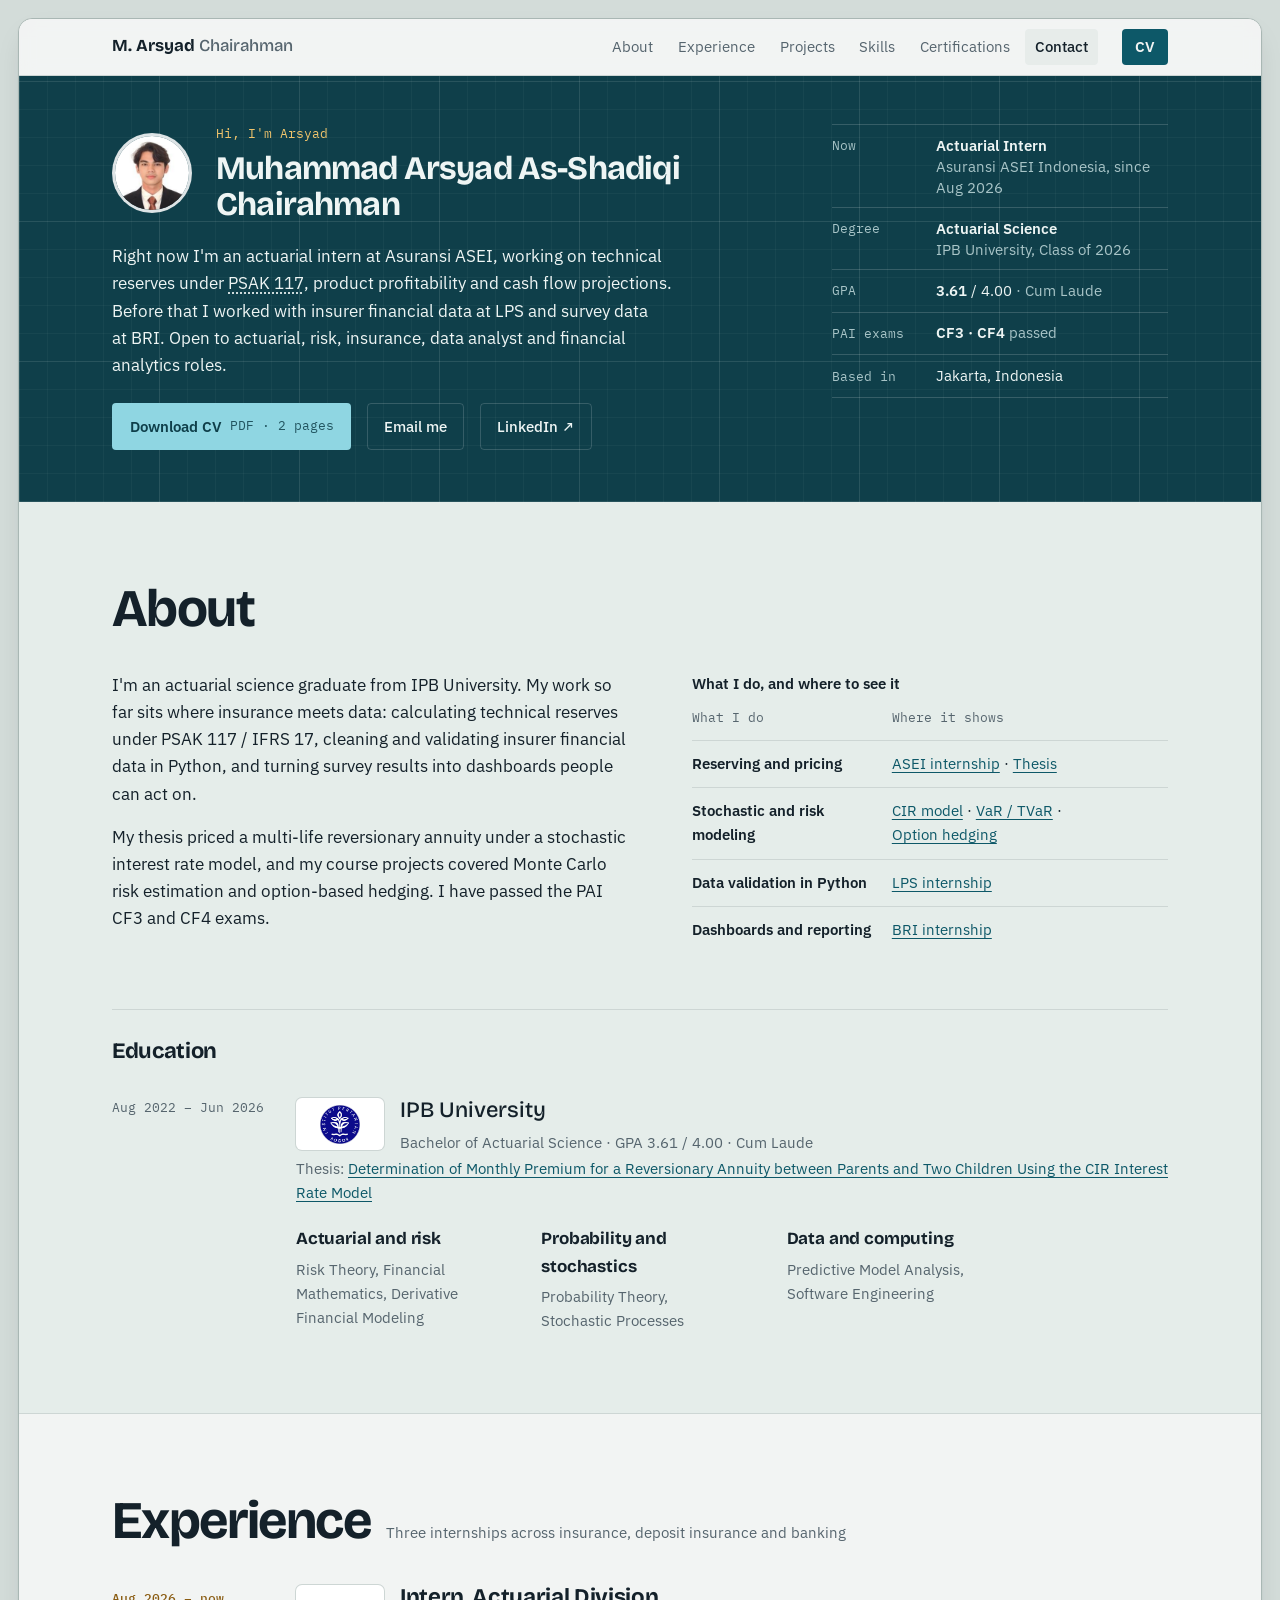
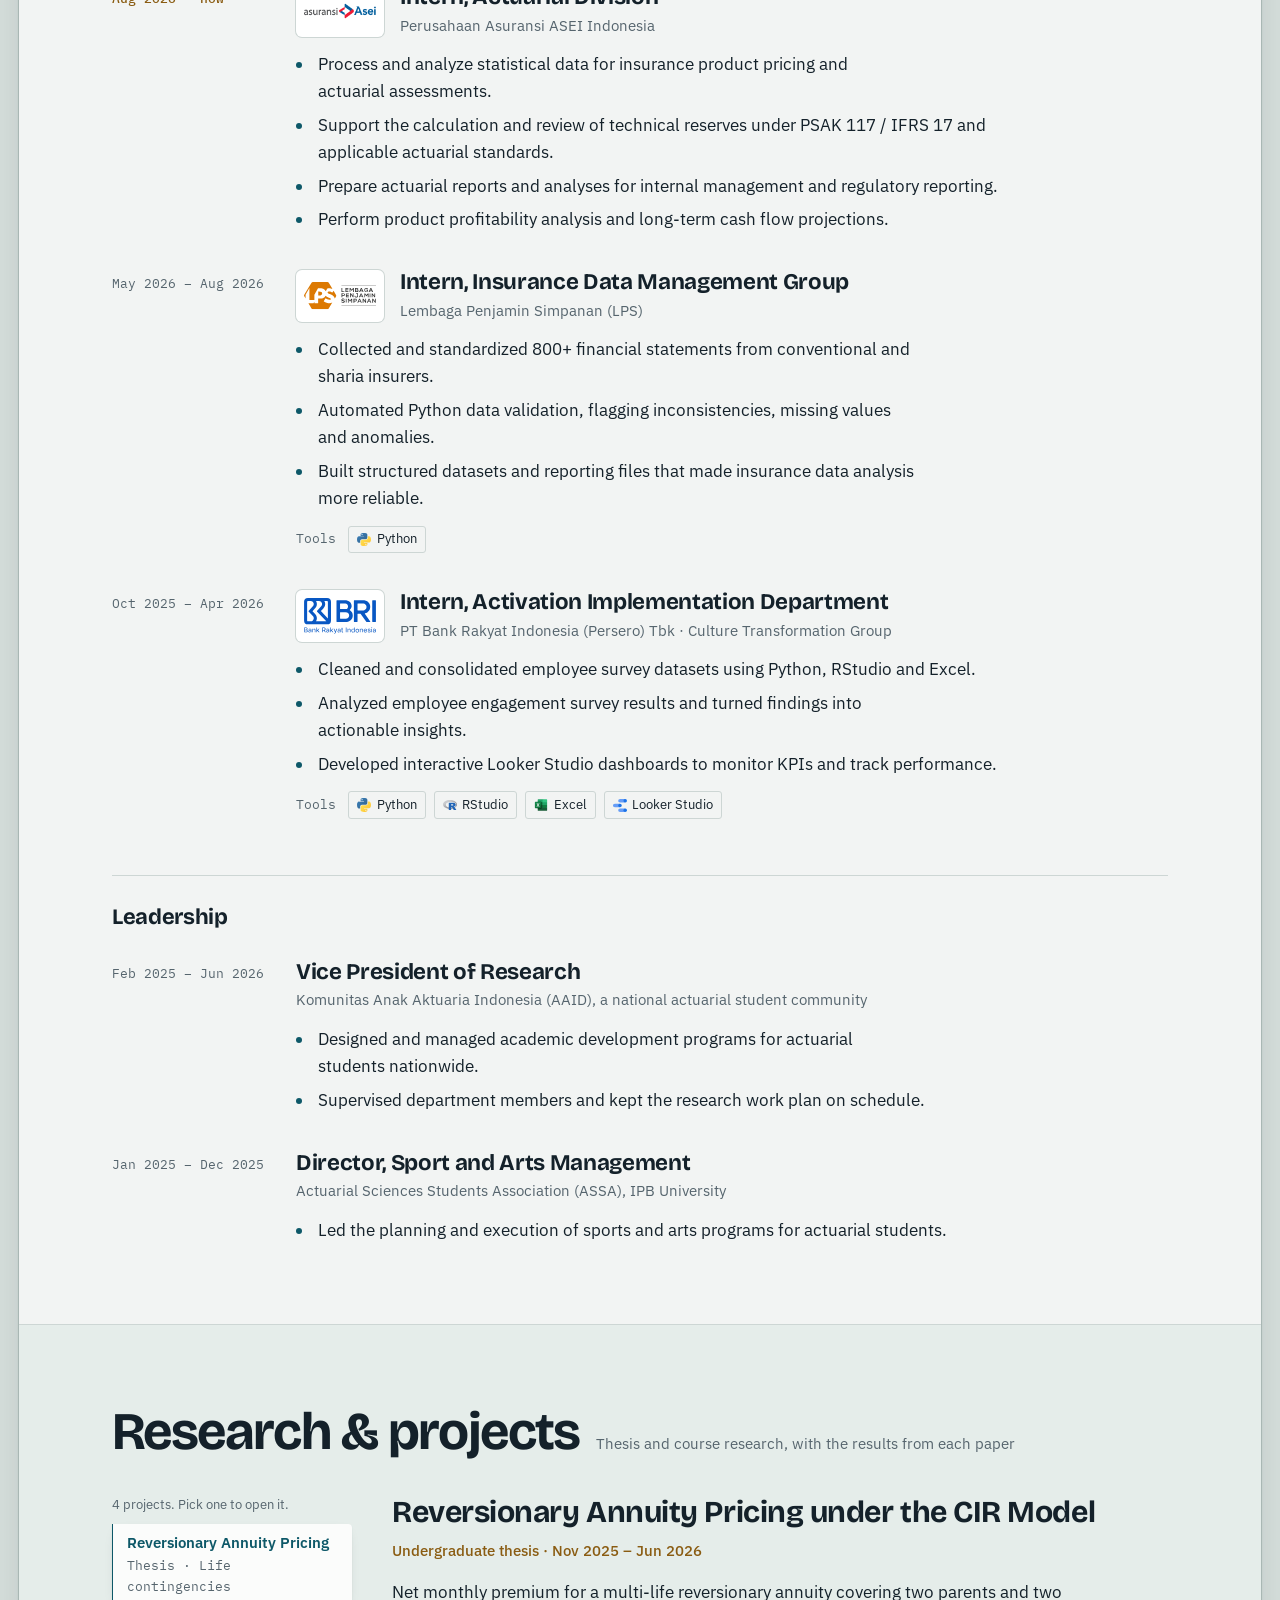
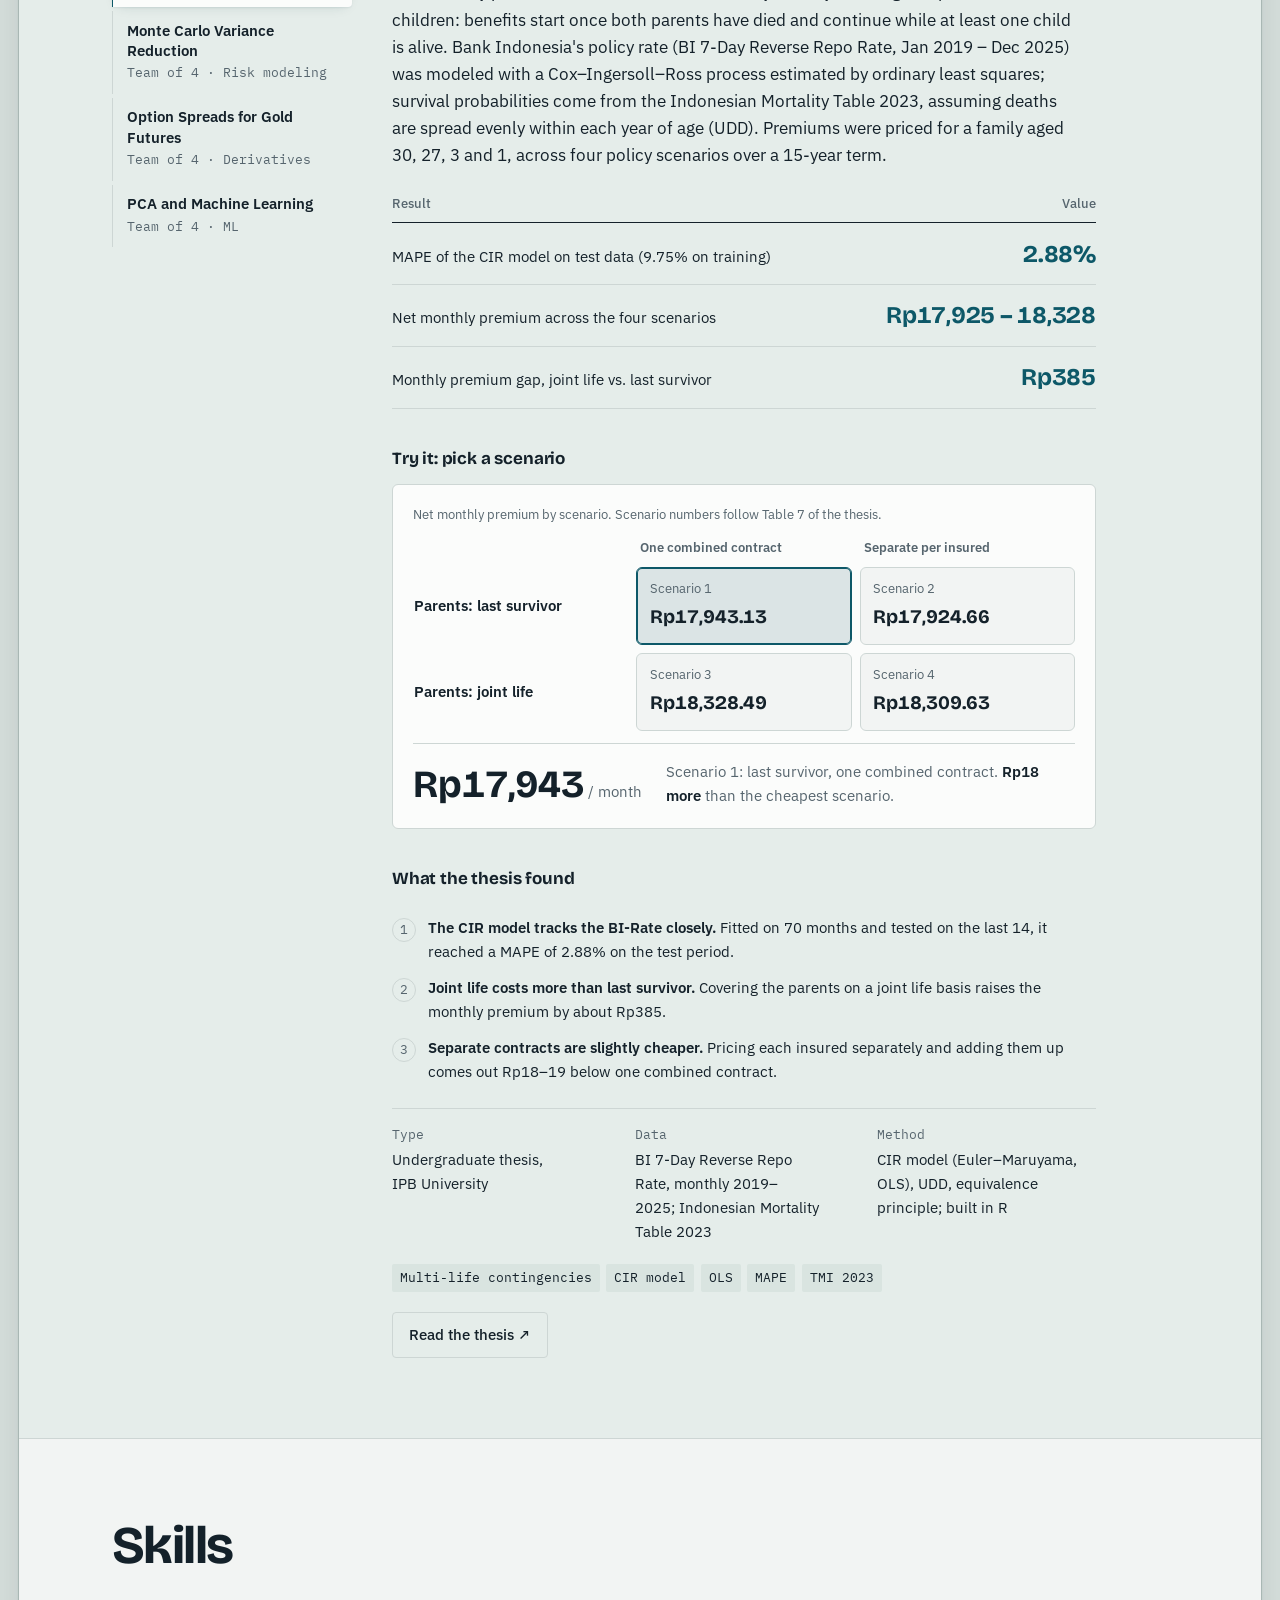
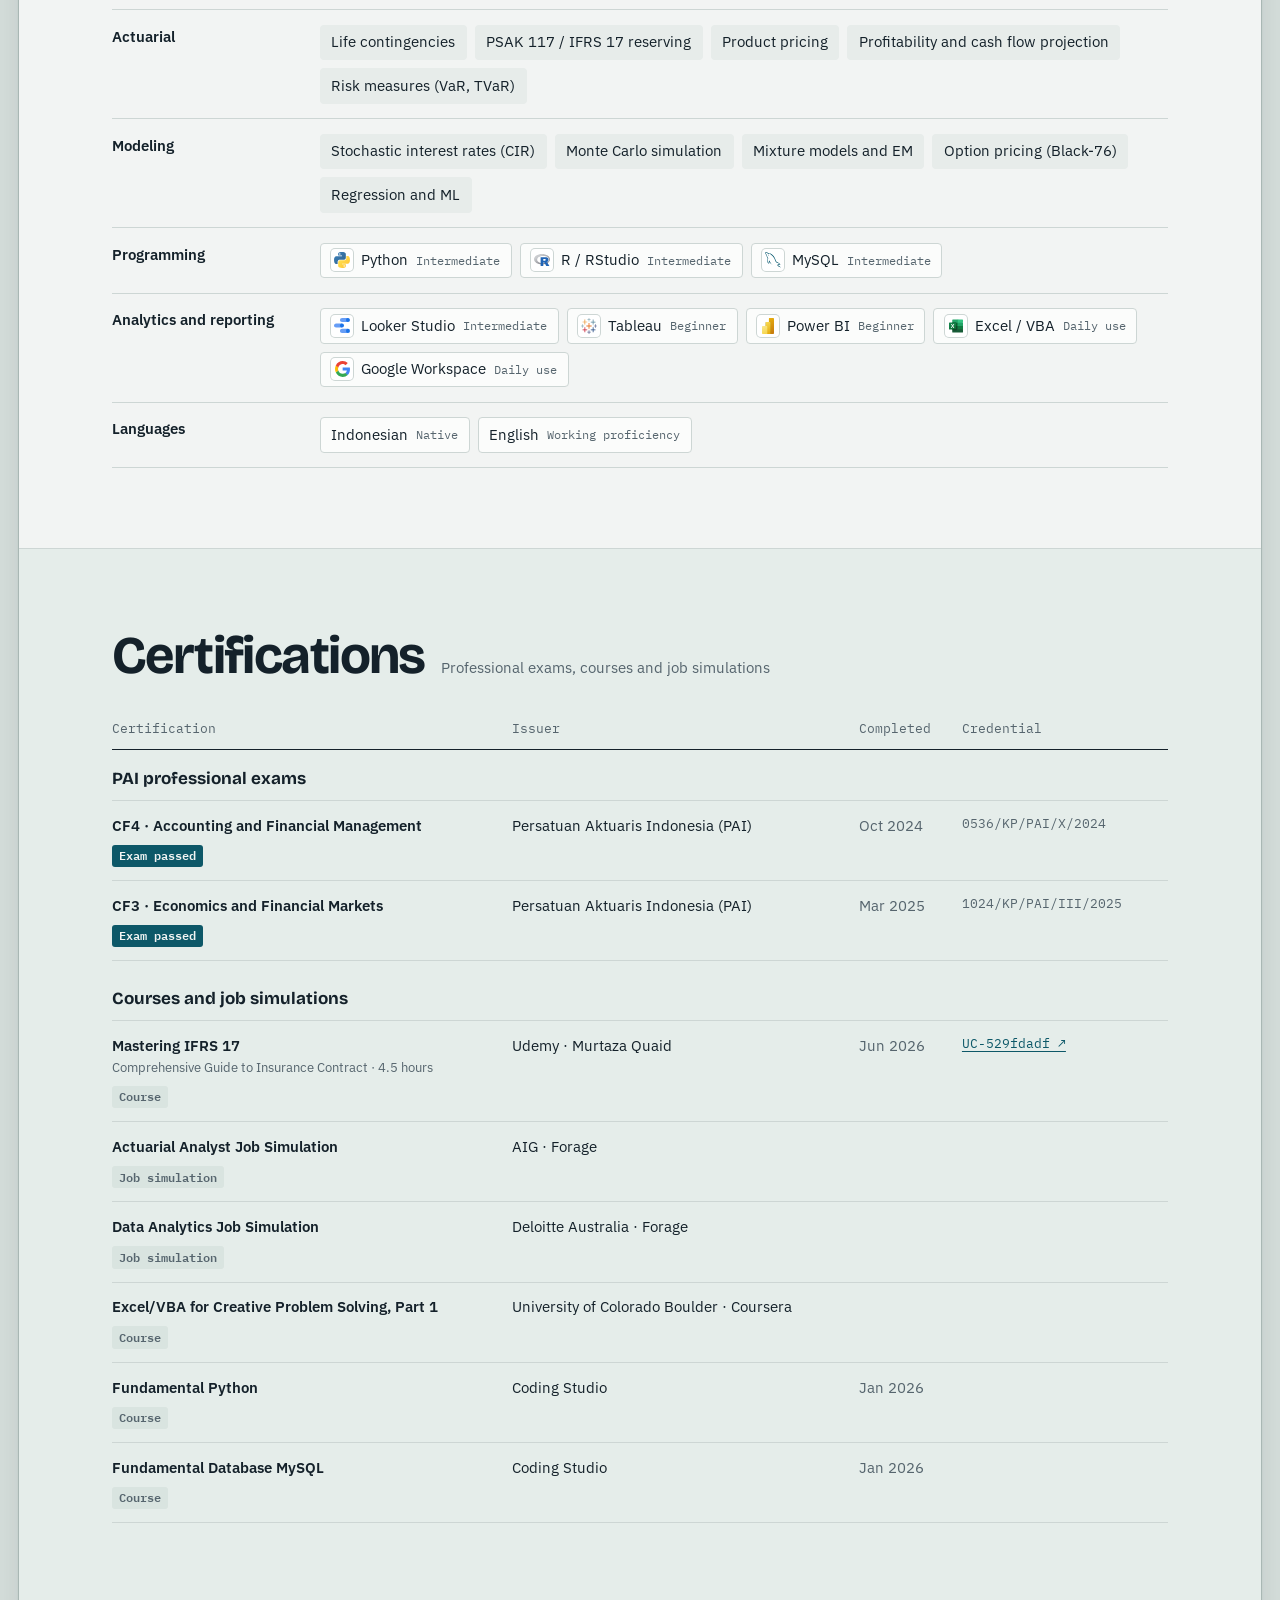
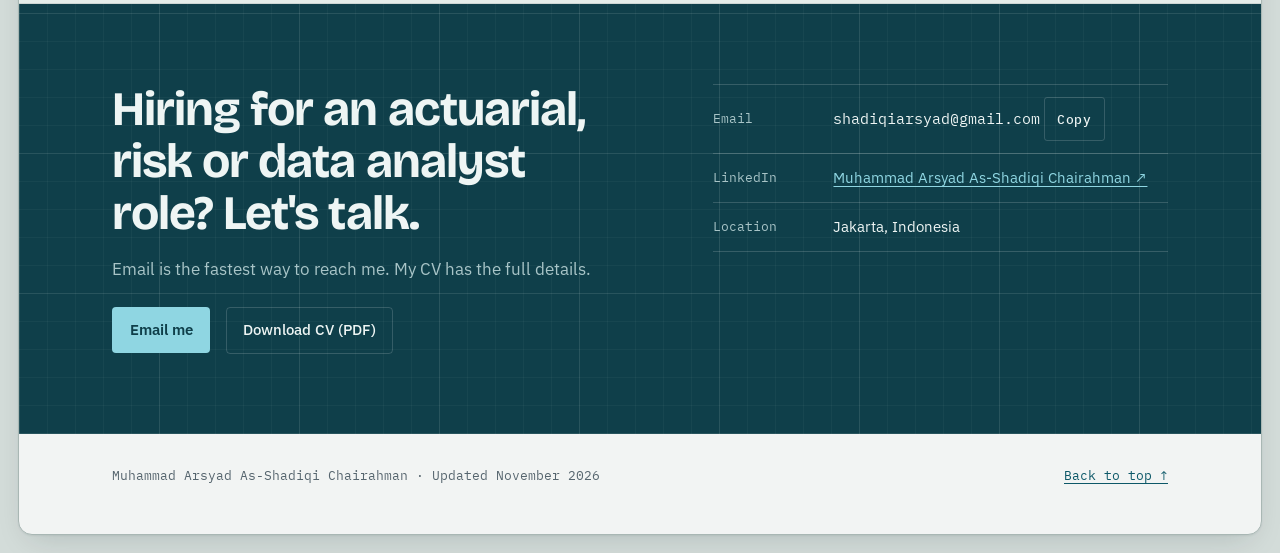
==== commit 447a4923: "Compact get-to-know-me intro, page frame, Looker Studio and Google logos, email buttons - Hero: smal" ====
--- a/index.html
+++ b/index.html
@@ -40,6 +40,8 @@
   --grid: #dde3e1;
   --band: #e5edea;
   --band-surface: #d9e4e0;
+  --frame: #d3dcd9;
+  --frame-line: #a9b7b4;
   --nav-h: 56px;
 
   --f-display: "Bricolage Grotesque", "Segoe UI", system-ui, sans-serif;
@@ -56,12 +58,14 @@
   :root:not([data-theme="light"]) {
     --bg: #0e1519; --surface: #152027; --panel: #121c21; --ink: #e2e9e8; --muted: #8e9ca2;
     --rule: #26343b; --accent: #63b5c4; --mark: #d8a548; --s1: #1aa0bf; --s2: #c4841a; --grid: #1c272d; --band: #15232a; --band-surface: #1d2c34;
+    --frame: #070c0e; --frame-line: #33454d;
     color-scheme: dark;
   }
 }
 :root[data-theme="dark"] {
   --bg: #0e1519; --surface: #152027; --panel: #121c21; --ink: #e2e9e8; --muted: #8e9ca2;
   --rule: #26343b; --accent: #63b5c4; --mark: #d8a548; --s1: #1aa0bf; --s2: #c4841a; --grid: #1c272d; --band: #15232a; --band-surface: #1d2c34;
+  --frame: #070c0e; --frame-line: #33454d;
   color-scheme: dark;
 }
 
@@ -69,7 +73,8 @@
 html { scroll-behavior: smooth; scroll-padding-top: calc(var(--nav-h) + 12px); }
 body {
   margin: 0;
-  background: var(--bg);
+  padding: clamp(6px, 1.4vw, 18px);
+  background: var(--frame);
   color: var(--ink);
   font-family: var(--f-body);
   font-size: var(--s-md);
@@ -77,6 +82,15 @@
   -webkit-font-smoothing: antialiased;
 }
 img { max-width: 100%; }
+/* The page sits in a ruled frame, like a bound worksheet */
+.page {
+  max-width: 84rem; margin: 0 auto;
+  background: var(--bg);
+  border: 1px solid var(--frame-line);
+  border-radius: clamp(8px, 1.2vw, 14px);
+  overflow: clip;
+  box-shadow: 0 1px 2px rgba(10, 30, 36, 0.06), 0 12px 32px -12px rgba(10, 30, 36, 0.18);
+}
 p, li, dd, td, th { text-wrap: pretty; }
 ::selection { background: color-mix(in srgb, var(--accent) 28%, transparent); color: var(--ink); }
 html { scrollbar-color: color-mix(in srgb, var(--muted) 55%, transparent) var(--bg); accent-color: var(--accent); caret-color: var(--accent); }
@@ -119,7 +133,7 @@
 
 /* ---------- Hero ---------- */
 .hero { border-bottom: 1px solid var(--rule); }
-.hero .wrap { padding-block: clamp(2rem, 5vw, 4rem) clamp(2.5rem, 6vw, 4.5rem); }
+.hero .wrap { padding-block: clamp(1.75rem, 4vw, 3rem) clamp(2rem, 4.5vw, 3.25rem); }
 .cred { margin: 0; font-size: var(--s-sm); line-height: 1.5; color: var(--muted); }
 .eyebrow {
   font-family: var(--f-mono);
@@ -132,35 +146,31 @@
 h1 {
   font-family: var(--f-display);
   font-weight: 700;
-  font-size: clamp(1.6rem, 3.4vw, 2.6rem);
-  line-height: 1.05;
+  font-size: clamp(1.45rem, 2.6vw, 2.05rem);
+  line-height: 1.1;
   letter-spacing: -0.025em;
   margin: 0;
 }
 .id { display: flex; align-items: center; gap: clamp(0.9rem, 2vw, 1.5rem); }
 .id .cred { margin-top: 0.4rem; }
 .avatar {
-  width: clamp(64px, 9vw, 96px); height: clamp(64px, 9vw, 96px); flex-shrink: 0;
+  width: clamp(60px, 7vw, 80px); height: clamp(60px, 7vw, 80px); flex-shrink: 0;
   border-radius: 50%; object-fit: cover;
   border: 1px solid var(--rule); background: var(--surface);
 }
 .id .eyebrow { margin: 0; }
-/* The headline: three facts set as one worksheet row, the largest type on the page */
-.headline {
-  display: grid; grid-template-columns: 1.35fr 1fr 1fr;
-  margin: clamp(1.75rem, 4vw, 2.75rem) 0 0;
-  border-top: 1px solid var(--rule); border-bottom: 1px solid var(--rule);
-}
-.headline div { padding: clamp(0.9rem, 2vw, 1.4rem) clamp(1rem, 2.4vw, 1.75rem); border-left: 1px solid var(--rule); min-width: 0; }
-.headline div:first-child { border-left: 0; padding-left: 0; }
-.headline dt { font-family: var(--f-display); font-weight: 700; font-size: clamp(1.7rem, 4.4vw, 3.4rem); line-height: 1; letter-spacing: -0.03em; color: var(--ink); }
-.headline dt em { font-style: normal; color: var(--accent); }
-.headline dd { margin: 0.55rem 0 0; font-size: var(--s-sm); line-height: 1.4; color: var(--muted); }
-.hero-body { display: grid; grid-template-columns: minmax(0, 1fr) auto; gap: 1.25rem 3rem; align-items: end; margin-top: clamp(1.5rem, 3.5vw, 2.25rem); }
-.lede { max-width: 38rem; margin: 0; font-size: var(--s-lg); line-height: 1.45; }
+/* Intro: a short get-to-know-me block; key facts sit in a small ledger beside it */
+.intro { display: grid; grid-template-columns: minmax(0, 1fr) minmax(17rem, 21rem); gap: 1.75rem clamp(2rem, 5vw, 4.5rem); align-items: start; }
+.hello { font-family: var(--f-mono); font-size: var(--s-xs); color: var(--mark); margin: 0 0 0.3rem; }
+.lede { max-width: 36rem; margin: 1.35rem 0 0; font-size: var(--s-md); line-height: 1.6; }
+.facts { margin: 0; font-size: var(--s-sm); border-top: 1px solid var(--rule); }
+.facts div { display: grid; grid-template-columns: 5.75rem minmax(0, 1fr); gap: 0.75rem; padding: 0.6rem 0; border-bottom: 1px solid var(--rule); }
+.facts dt { font-family: var(--f-mono); font-size: var(--s-xs); color: var(--muted); padding-top: 0.1rem; }
+.facts dd { margin: 0; line-height: 1.4; }
+.facts dd b { font-weight: 600; }
+.facts dd span { color: var(--muted); }
 .lede abbr { text-decoration: underline dotted; text-underline-offset: 3px; cursor: help; }
 .actions { display: flex; flex-wrap: wrap; gap: 0.75rem 1rem; align-items: center; margin-top: 1.5rem; }
-.hero-body .actions { margin-top: 0; justify-content: flex-end; }
 .cv {
   display: inline-flex; align-items: center; gap: 0.5rem;
   padding: 0.7rem 1.1rem; border-radius: 4px;
@@ -268,6 +278,10 @@
 .bul { margin: 0.85rem 0 0; padding-left: 1.1rem; max-width: 44rem; display: grid; gap: 0.4rem; }
 .bul li { padding-left: 0.25rem; }
 .bul li::marker { color: var(--accent); }
+.used { display: flex; flex-wrap: wrap; align-items: center; gap: 0.4rem 0.5rem; margin: 0.85rem 0 0; padding: 0; list-style: none; font-size: var(--s-xs); }
+.used::before { content: "Tools"; font-family: var(--f-mono); color: var(--muted); margin-right: 0.25rem; }
+.used li { display: inline-flex; align-items: center; gap: 0.35rem; padding: 0.15rem 0.5rem; border: 1px solid var(--rule); border-radius: 3px; }
+.used img { width: 14px; height: 14px; object-fit: contain; }
 
 /* ---------- Project browser ---------- */
 .browser { display: grid; grid-template-columns: 15rem minmax(0, 1fr); gap: 2.5rem; align-items: start; }
@@ -375,12 +389,8 @@
   .about, .contact-sec .wrap { grid-template-columns: minmax(0, 1fr); }
 }
 @media (max-width: 760px) {
-  .hero-body { grid-template-columns: minmax(0, 1fr); }
-  .hero-body .actions { justify-content: flex-start; order: -1; }
-  .headline { grid-template-columns: minmax(0, 1fr); }
-  .headline div { border-left: 0; padding: 0.75rem 0; border-top: 1px solid var(--rule); display: flex; align-items: baseline; justify-content: space-between; gap: 1rem; }
-  .headline div:first-child { border-top: 0; }
-  .headline dd { margin: 0; text-align: right; }
+  .intro { grid-template-columns: minmax(0, 1fr); }
+  .facts div { grid-template-columns: 5.5rem minmax(0, 1fr); }
   .row, .edu { grid-template-columns: minmax(0, 1fr); }
   .period { padding-top: 0; margin-bottom: 0.35rem; }
   .brand, .nav li.opt { display: none; }
@@ -413,6 +423,7 @@
 </style>
 </head>
 <body>
+<div class="page">
 
 <nav class="nav" aria-label="Sections">
   <div class="wrap">
@@ -431,34 +442,29 @@
 
 <header class="hero" id="top">
   <div class="wrap">
-    <div class="id">
-      <img class="avatar" src="photo.jpg" width="96" height="96" alt="Portrait of Muhammad Arsyad As-Shadiqi Chairahman">
+    <div class="intro">
       <div>
-        <h1>Muhammad Arsyad <span style="white-space:nowrap">As-Shadiqi</span> Chairahman</h1>
-        <p class="cred">Actuarial Science, IPB University · Class of 2026</p>
-      </div>
-    </div>
-    <dl class="headline" aria-label="Profile at a glance">
-      <div><dt>Actuarial Intern</dt><dd>Asuransi ASEI Indonesia, since Aug 2026</dd></div>
-      <div><dt><em>3.61</em> GPA</dt><dd>out of 4.00 · Cum Laude</dd></div>
-      <div><dt>CF3 · CF4</dt><dd>PAI professional exams passed</dd></div>
-    </dl>
-    <div class="hero-body">
-      <div>
-        <p class="lede">I work on technical reserves under <abbr title="Indonesia's adoption of IFRS 17, the insurance contracts accounting standard">PSAK 117</abbr>, product profitability and cash flow projections. Open to actuarial, risk, insurance, data analyst and financial analytics roles.</p>
-        <div class="contact">
-          <span class="item">
-            <span class="email" id="email">shadiqiarsyad@gmail.com</span>
-            <button class="btn" type="button" data-copy="email">Copy</button>
-          </span>
-          <a class="item" href="https://www.linkedin.com/in/muhammad-arsyad-as-shadiqi-chairahman-157934246/" target="_blank" rel="noopener">LinkedIn ↗</a>
-          <span class="item place">Jakarta, Indonesia</span>
+        <div class="id">
+          <img class="avatar" src="photo.jpg" width="80" height="80" alt="Portrait of Muhammad Arsyad As-Shadiqi Chairahman">
+          <div>
+            <p class="hello">Hi, I'm Arsyad</p>
+            <h1>Muhammad Arsyad <span style="white-space:nowrap">As-Shadiqi</span> Chairahman</h1>
+          </div>
+        </div>
+        <p class="lede">Right now I'm an actuarial intern at Asuransi ASEI, working on technical reserves under <abbr title="Indonesia's adoption of IFRS 17, the insurance contracts accounting standard">PSAK 117</abbr>, product profitability and cash flow projections. Before that I worked with insurer financial data at LPS and survey data at BRI. Open to actuarial, risk, insurance, data analyst and financial analytics roles.</p>
+        <div class="actions">
+          <a class="cv" href="Muhammad-Arsyad-As-Shadiqi-Chairahman-CV.pdf" download>Download CV <small>PDF · 2 pages</small></a>
+          <a class="ghost" href="mailto:shadiqiarsyad@gmail.com?subject=Opportunity%20for%20Muhammad%20Arsyad%20As-Shadiqi%20Chairahman">Email me</a>
+          <a class="ghost" href="https://www.linkedin.com/in/muhammad-arsyad-as-shadiqi-chairahman-157934246/" target="_blank" rel="noopener">LinkedIn ↗</a>
         </div>
       </div>
-      <div class="actions">
-        <a class="cv" href="Muhammad-Arsyad-As-Shadiqi-Chairahman-CV.pdf" download>Download CV <small>PDF · 2 pages</small></a>
-        <a class="ghost" href="#projects">See projects ↓</a>
-      </div>
+      <dl class="facts" aria-label="Profile at a glance">
+        <div><dt>Now</dt><dd><b>Actuarial Intern</b><br><span>Asuransi ASEI Indonesia, since Aug 2026</span></dd></div>
+        <div><dt>Degree</dt><dd><b>Actuarial Science</b><br><span>IPB University, Class of 2026</span></dd></div>
+        <div><dt>GPA</dt><dd><b>3.61</b> / 4.00 <span>· Cum Laude</span></dd></div>
+        <div><dt>PAI exams</dt><dd><b>CF3 · CF4</b> <span>passed</span></dd></div>
+        <div><dt>Based in</dt><dd>Jakarta, Indonesia</dd></div>
+      </dl>
     </div>
   </div>
 </header>
@@ -537,6 +543,7 @@
               <li>Automated Python data validation, flagging inconsistencies, missing values and anomalies.</li>
               <li>Built structured datasets and reporting files that made insurance data analysis more reliable.</li>
             </ul>
+            <ul class="used" aria-label="Tools used"><li><img src="assets/logos/python.svg" width="14" height="14" alt="">Python</li></ul>
           </div>
         </article>
         <article class="row" id="exp-bri">
@@ -552,6 +559,7 @@
               <li>Analyzed employee engagement survey results and turned findings into actionable insights.</li>
               <li>Developed interactive Looker Studio dashboards to monitor KPIs and track performance.</li>
             </ul>
+            <ul class="used" aria-label="Tools used"><li><img src="assets/logos/python.svg" width="14" height="14" alt="">Python</li><li><img src="assets/logos/r.svg" width="14" height="14" alt="">RStudio</li><li><img src="assets/logos/excel.svg" width="14" height="14" alt="">Excel</li><li><img src="assets/logos/looker-studio.svg" width="14" height="14" alt="">Looker Studio</li></ul>
           </div>
         </article>
       </div>
@@ -714,7 +722,7 @@
           <tr><th scope="row">Actuarial</th><td><ul class="chips soft"><li>Life contingencies</li><li>PSAK 117 / IFRS 17 reserving</li><li>Product pricing</li><li>Profitability and cash flow projection</li><li>Risk measures (VaR, TVaR)</li></ul></td></tr>
           <tr><th scope="row">Modeling</th><td><ul class="chips soft"><li>Stochastic interest rates (CIR)</li><li>Monte Carlo simulation</li><li>Mixture models and EM</li><li>Option pricing (Black-76)</li><li>Regression and ML</li></ul></td></tr>
           <tr><th scope="row">Programming</th><td><ul class="chips"><li><img src="assets/logos/python.svg" width="18" height="18" alt="" loading="lazy">Python <small>Intermediate</small></li><li><img src="assets/logos/r.svg" width="18" height="18" alt="" loading="lazy">R / RStudio <small>Intermediate</small></li><li><img src="assets/logos/mysql.svg" width="18" height="18" alt="" loading="lazy">MySQL <small>Intermediate</small></li></ul></td></tr>
-          <tr><th scope="row">Analytics and reporting</th><td><ul class="chips"><li>Looker Studio <small>Intermediate</small></li><li><img src="assets/logos/tableau.svg" width="18" height="18" alt="" loading="lazy">Tableau <small>Beginner</small></li><li><img src="assets/logos/power-bi.svg" width="18" height="18" alt="" loading="lazy">Power BI <small>Beginner</small></li><li><img src="assets/logos/excel.svg" width="18" height="18" alt="" loading="lazy">Excel / VBA <small>Daily use</small></li><li>Google Workspace <small>Daily use</small></li></ul></td></tr>
+          <tr><th scope="row">Analytics and reporting</th><td><ul class="chips"><li><img src="assets/logos/looker-studio.svg" width="18" height="18" alt="" loading="lazy">Looker Studio <small>Intermediate</small></li><li><img src="assets/logos/tableau.svg" width="18" height="18" alt="" loading="lazy">Tableau <small>Beginner</small></li><li><img src="assets/logos/power-bi.svg" width="18" height="18" alt="" loading="lazy">Power BI <small>Beginner</small></li><li><img src="assets/logos/excel.svg" width="18" height="18" alt="" loading="lazy">Excel / VBA <small>Daily use</small></li><li><img src="assets/logos/google.svg" width="18" height="18" alt="" loading="lazy">Google Workspace <small>Daily use</small></li></ul></td></tr>
           <tr><th scope="row">Languages</th><td><ul class="chips"><li>Indonesian <small>Native</small></li><li>English <small>Working proficiency</small></li></ul></td></tr>
         </tbody>
       </table>
@@ -752,7 +760,8 @@
         <h2 class="cta">Hiring for an actuarial, risk or data analyst role? Let's talk.</h2>
         <p class="cta-sub">Email is the fastest way to reach me. My CV has the full details.</p>
         <div class="actions">
-          <a class="cv" href="Muhammad-Arsyad-As-Shadiqi-Chairahman-CV.pdf" download>Download CV <small>PDF · 2 pages</small></a>
+          <a class="cv" href="mailto:shadiqiarsyad@gmail.com?subject=Opportunity%20for%20Muhammad%20Arsyad%20As-Shadiqi%20Chairahman">Email me</a>
+          <a class="ghost" href="Muhammad-Arsyad-As-Shadiqi-Chairahman-CV.pdf" download>Download CV (PDF)</a>
         </div>
       </div>
       <dl class="channels">
@@ -770,6 +779,7 @@
     <a href="#top">Back to top ↑</a>
   </div>
 </footer>
+</div>
 
 <script>
 (function () {
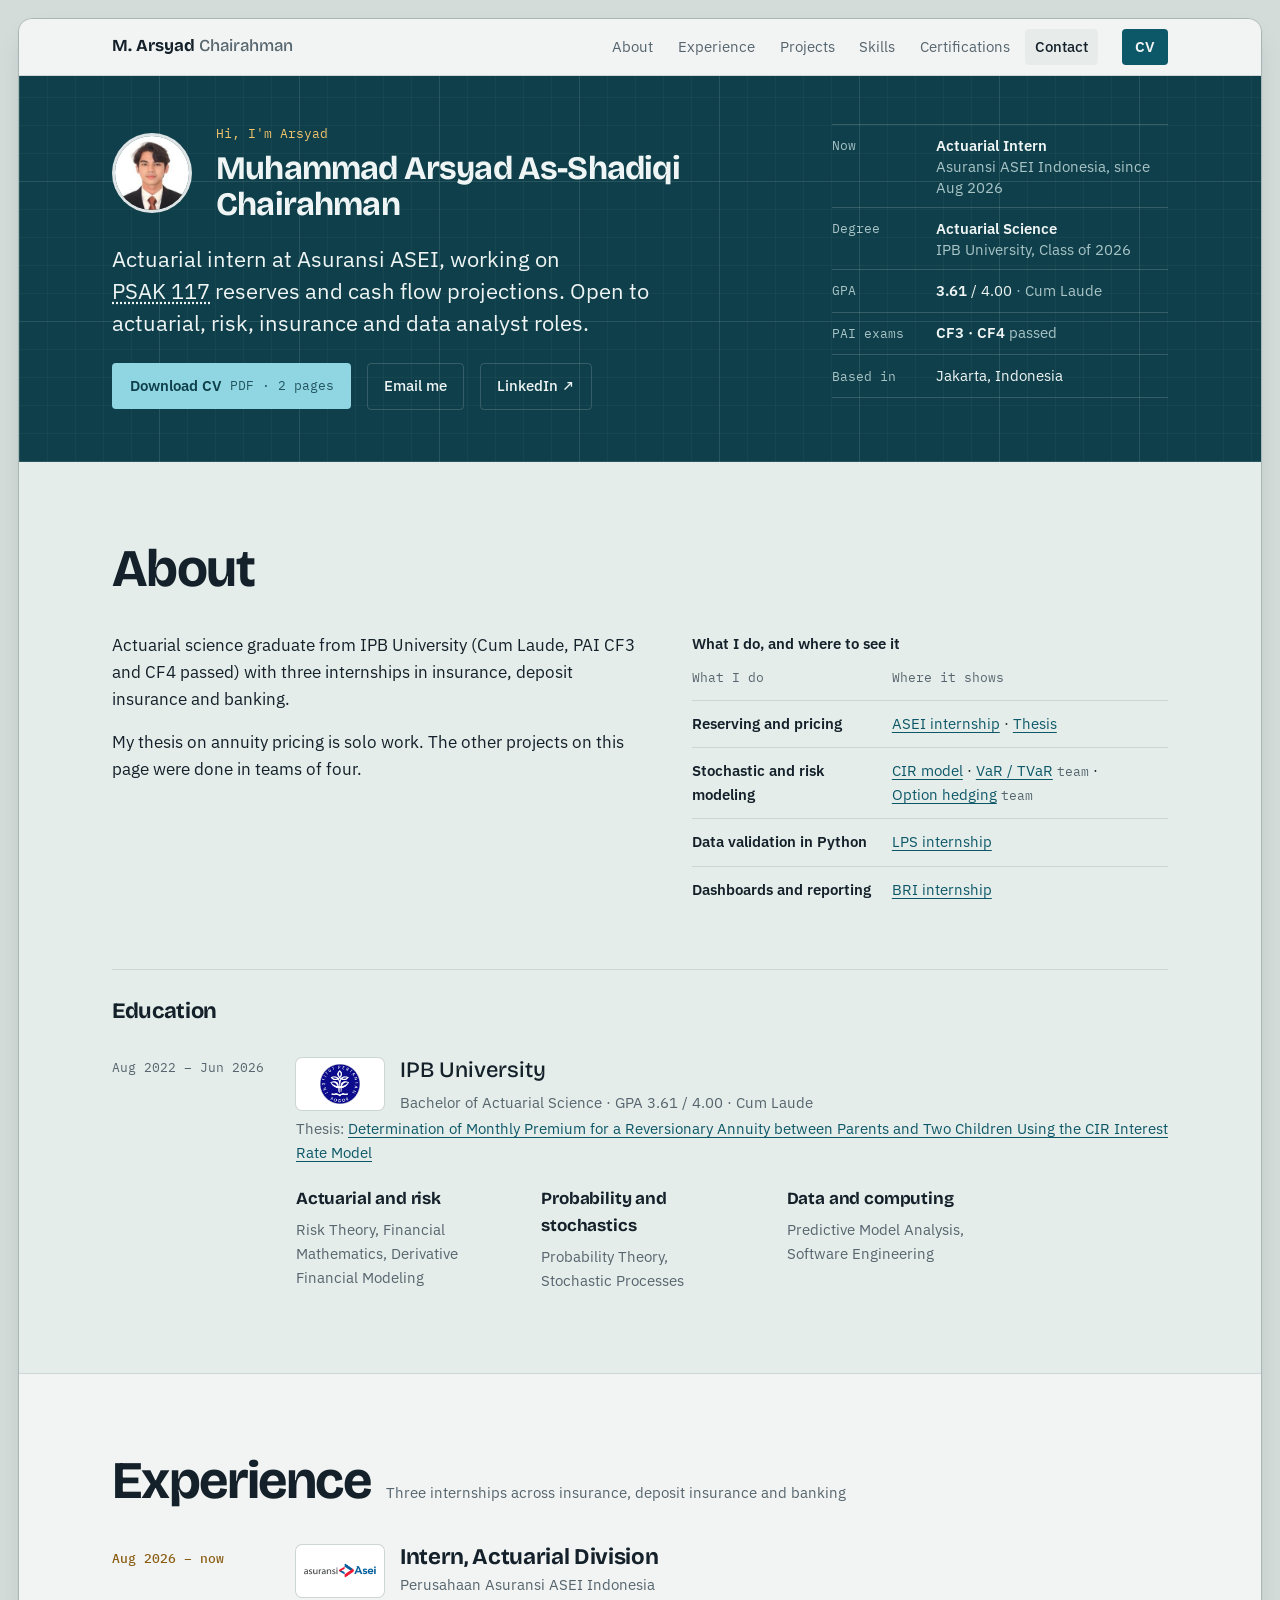
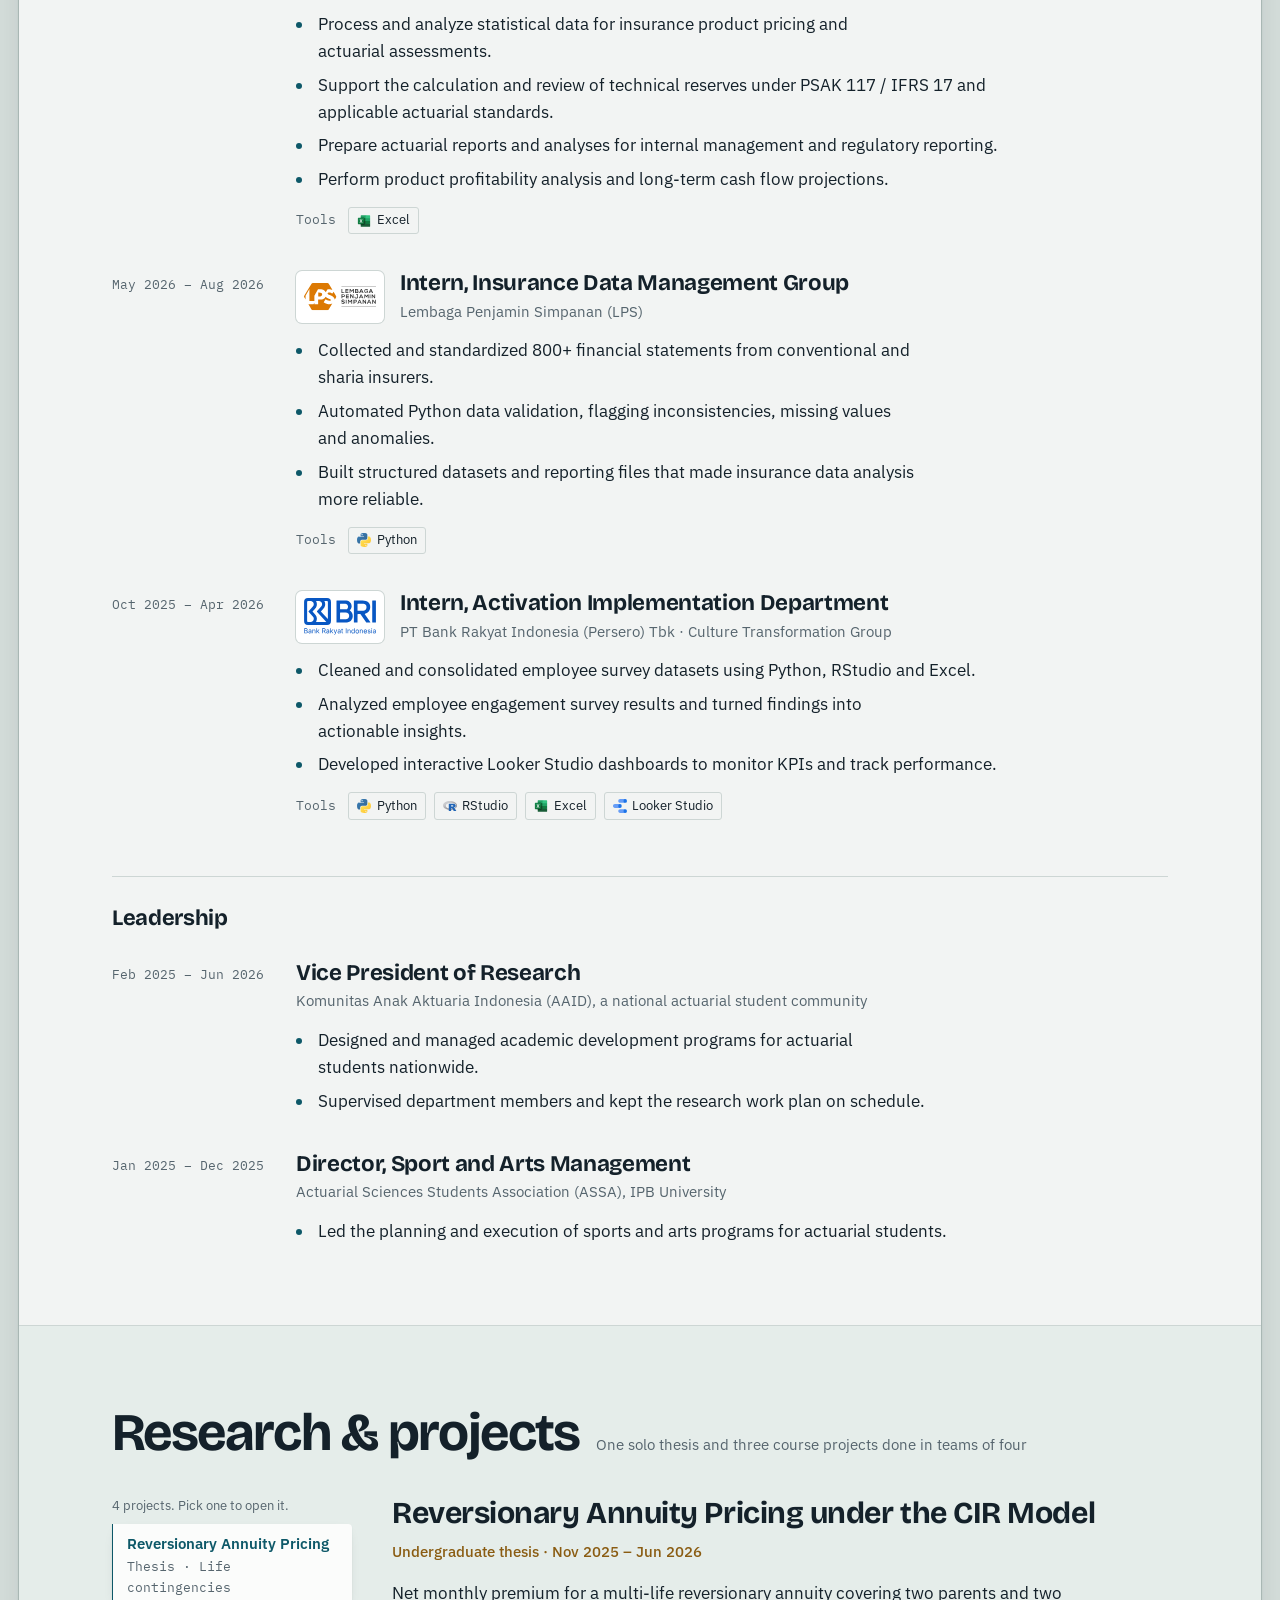
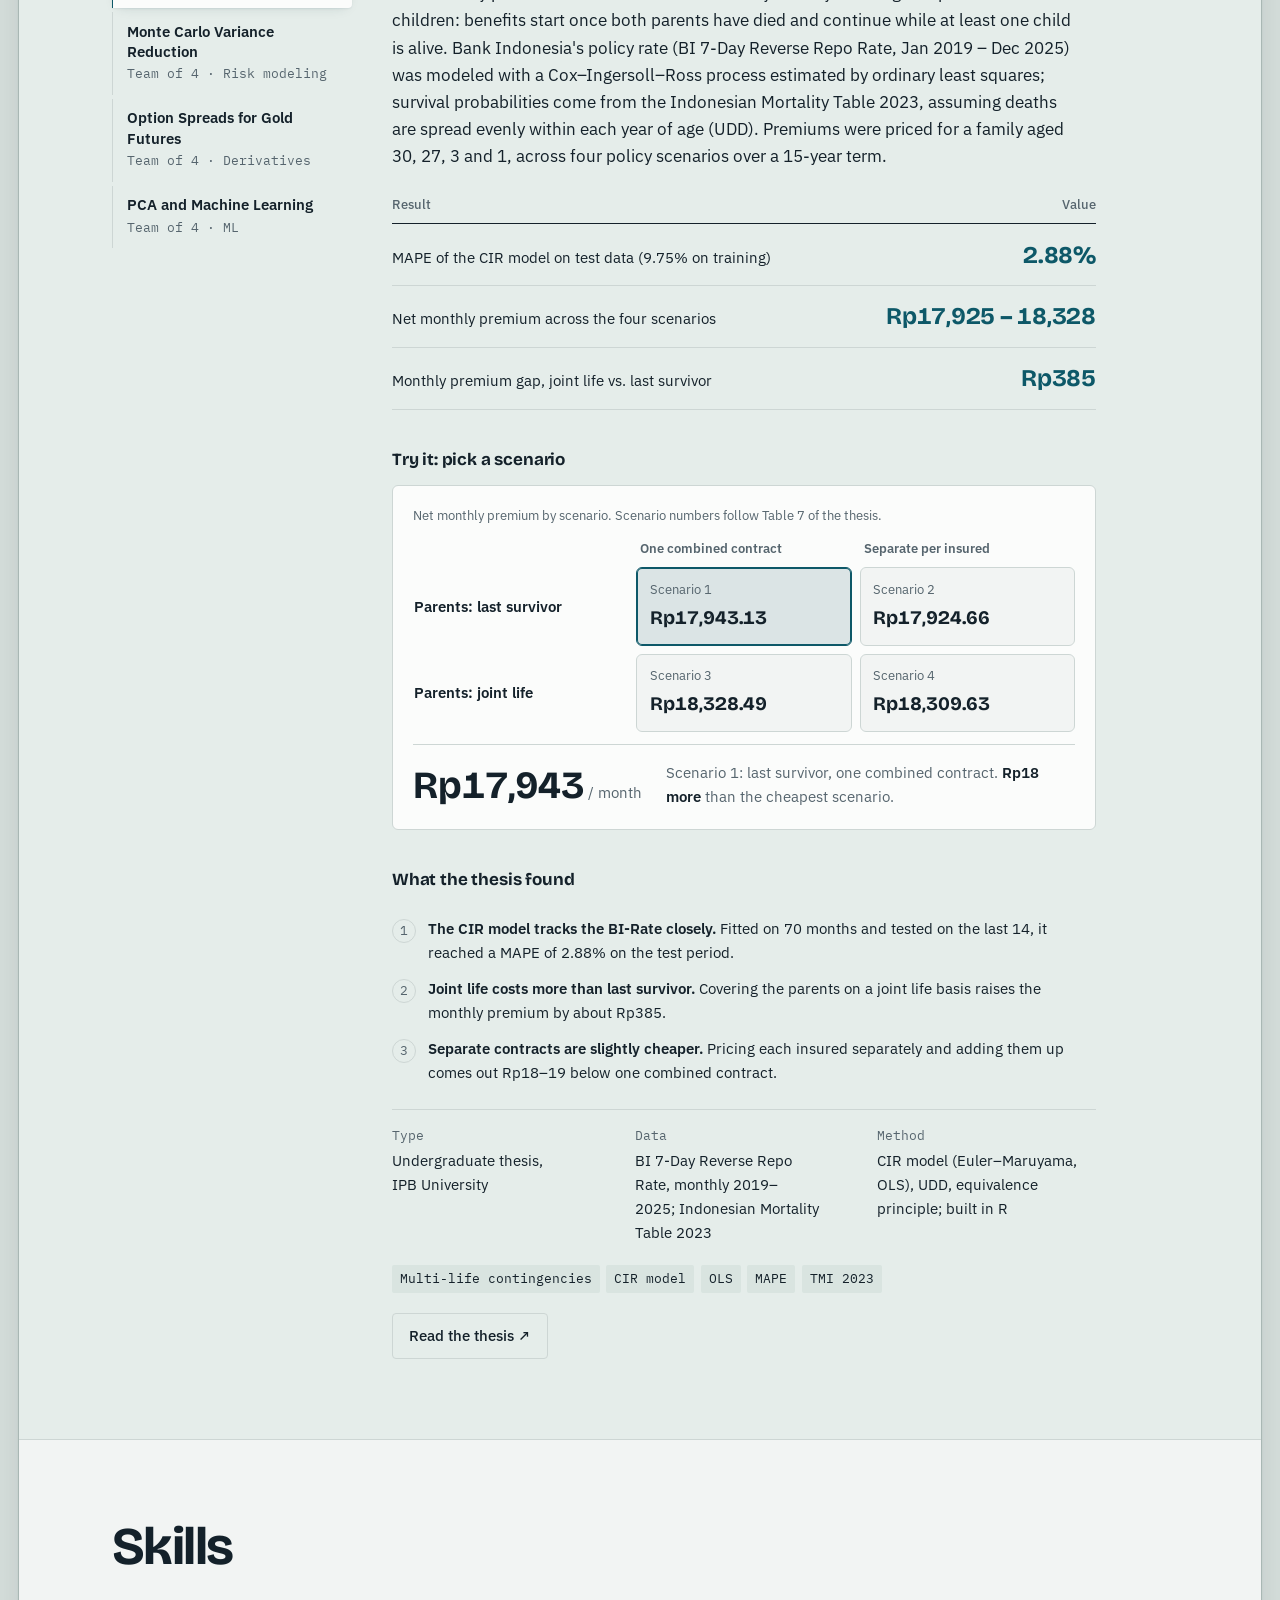
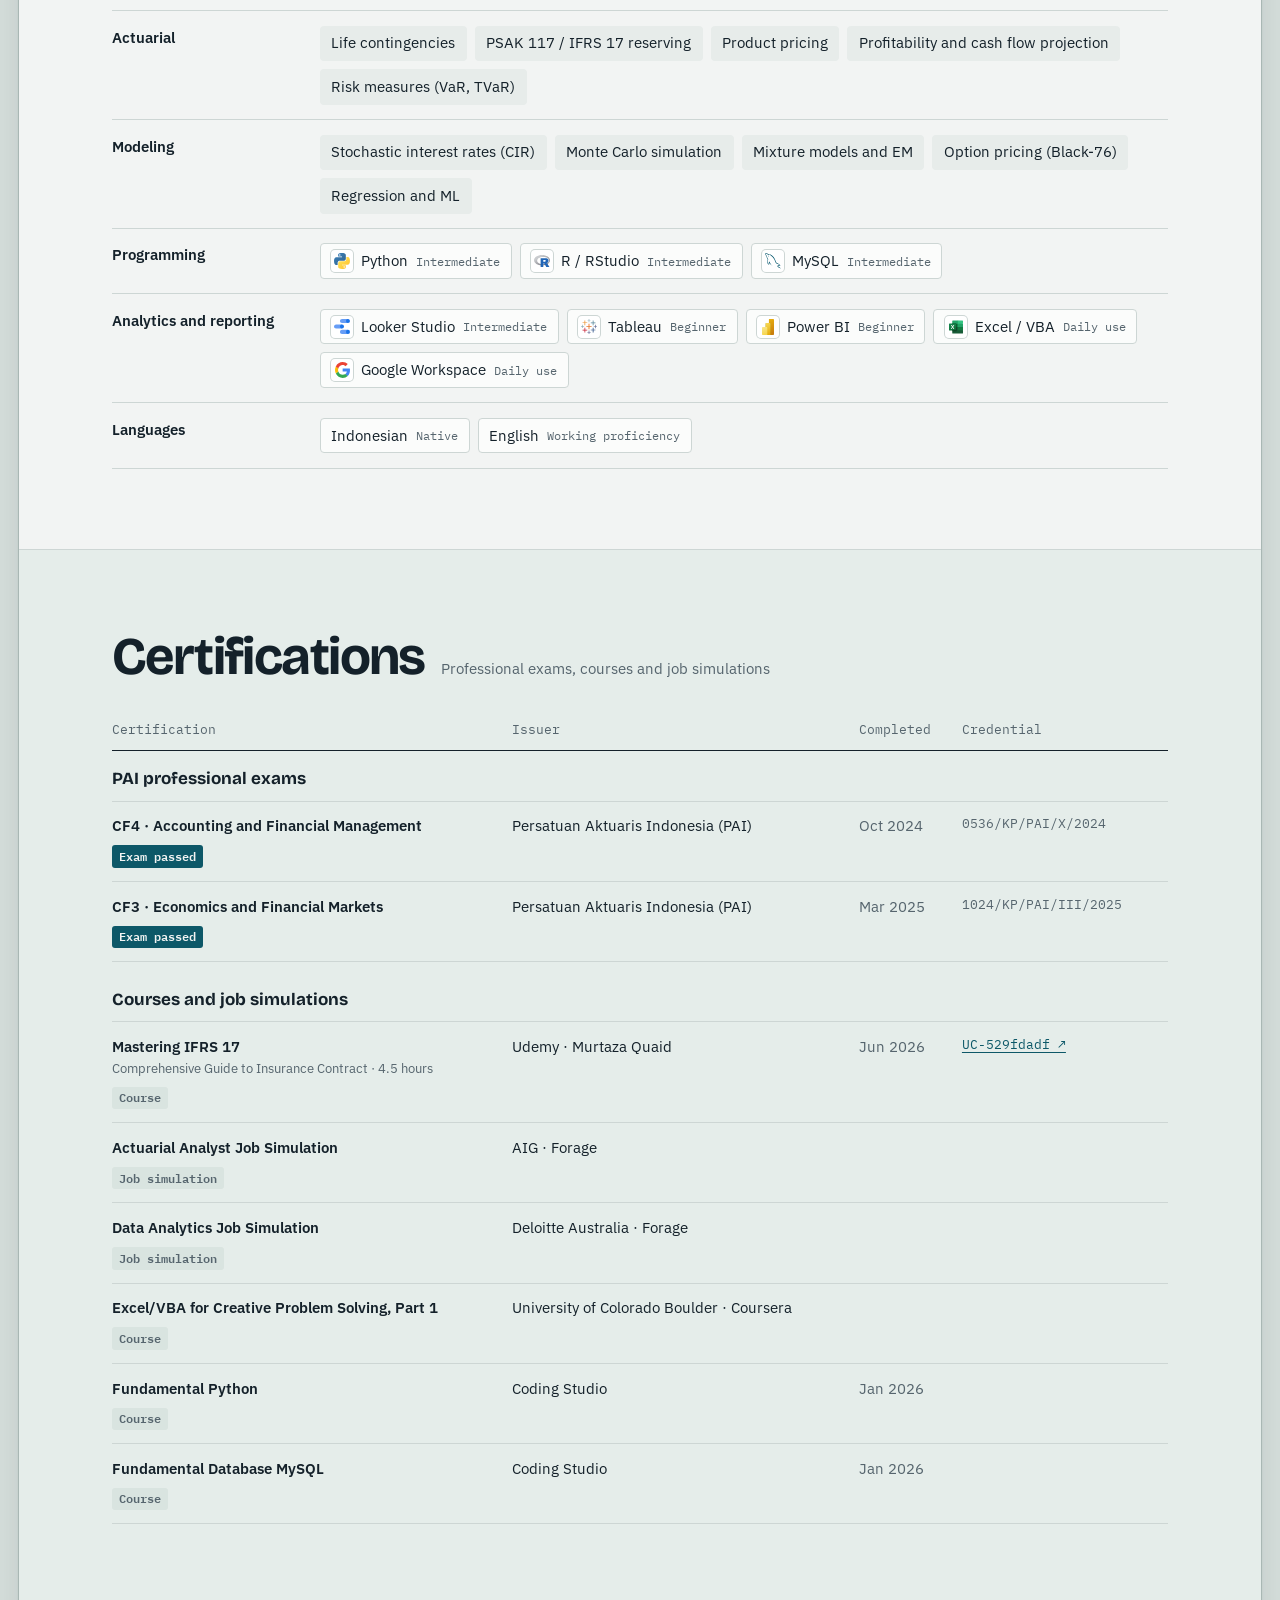
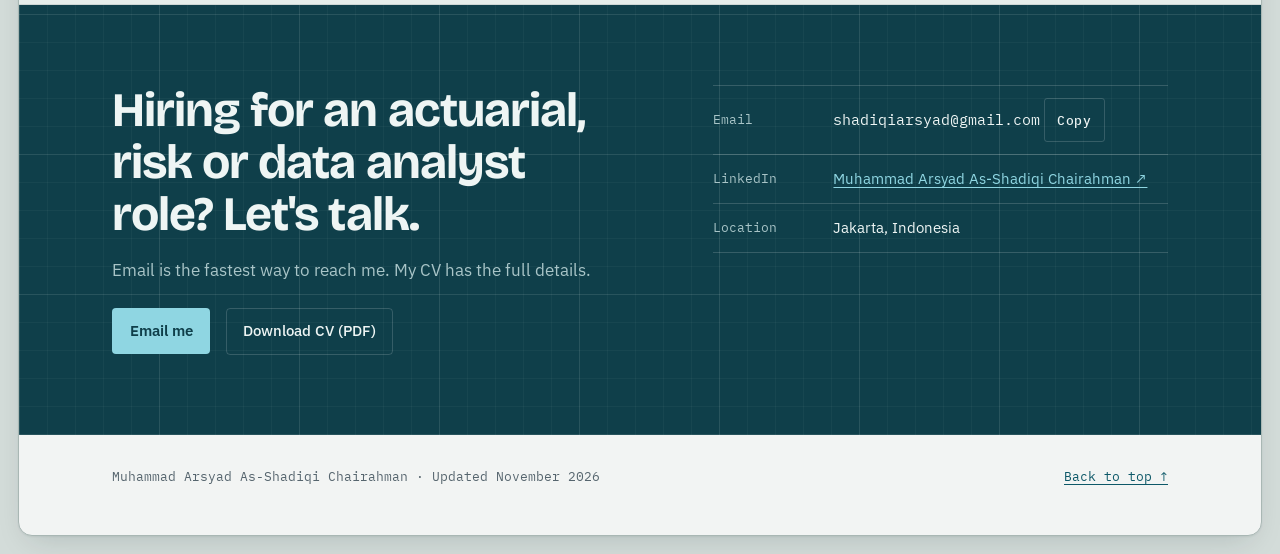
==== commit 35f2e10d: "Shorter intro and About, mark team projects, Excel at ASEI Co-Authored-By: Claude Opus 5.5 <noreply@" ====
--- a/index.html
+++ b/index.html
@@ -162,14 +162,14 @@
 /* Intro: a short get-to-know-me block; key facts sit in a small ledger beside it */
 .intro { display: grid; grid-template-columns: minmax(0, 1fr) minmax(17rem, 21rem); gap: 1.75rem clamp(2rem, 5vw, 4.5rem); align-items: start; }
 .hello { font-family: var(--f-mono); font-size: var(--s-xs); color: var(--mark); margin: 0 0 0.3rem; }
-.lede { max-width: 36rem; margin: 1.35rem 0 0; font-size: var(--s-md); line-height: 1.6; }
+.lede { max-width: 34rem; margin: 1.35rem 0 0; font-size: var(--s-lg); line-height: 1.45; text-wrap: pretty; }
 .facts { margin: 0; font-size: var(--s-sm); border-top: 1px solid var(--rule); }
 .facts div { display: grid; grid-template-columns: 5.75rem minmax(0, 1fr); gap: 0.75rem; padding: 0.6rem 0; border-bottom: 1px solid var(--rule); }
 .facts dt { font-family: var(--f-mono); font-size: var(--s-xs); color: var(--muted); padding-top: 0.1rem; }
 .facts dd { margin: 0; line-height: 1.4; }
 .facts dd b { font-weight: 600; }
 .facts dd span { color: var(--muted); }
-.lede abbr { text-decoration: underline dotted; text-underline-offset: 3px; cursor: help; }
+.lede abbr { white-space: nowrap; text-decoration: underline dotted; text-underline-offset: 3px; cursor: help; }
 .actions { display: flex; flex-wrap: wrap; gap: 0.75rem 1rem; align-items: center; margin-top: 1.5rem; }
 .cv {
   display: inline-flex; align-items: center; gap: 0.5rem;
@@ -252,6 +252,7 @@
 .evidence thead th { font-family: var(--f-mono); font-size: var(--s-xs); font-weight: 400; color: var(--muted); border-top: 0; padding-top: 0; }
 .evidence tbody th { font-weight: 600; padding-right: 1.25rem; width: 42%; }
 .evidence td a { white-space: nowrap; }
+.team { font-family: var(--f-mono); font-size: var(--s-xs); color: var(--muted); }
 
 .edu { display: grid; grid-template-columns: 9.5rem minmax(0, 1fr); gap: 0 2rem; }
 .edu-name { font-family: var(--f-display); font-weight: 500; font-size: var(--s-lg); margin: 0; }
@@ -451,7 +452,7 @@
             <h1>Muhammad Arsyad <span style="white-space:nowrap">As-Shadiqi</span> Chairahman</h1>
           </div>
         </div>
-        <p class="lede">Right now I'm an actuarial intern at Asuransi ASEI, working on technical reserves under <abbr title="Indonesia's adoption of IFRS 17, the insurance contracts accounting standard">PSAK 117</abbr>, product profitability and cash flow projections. Before that I worked with insurer financial data at LPS and survey data at BRI. Open to actuarial, risk, insurance, data analyst and financial analytics roles.</p>
+        <p class="lede">Actuarial intern at Asuransi ASEI, working on <abbr title="Indonesia's adoption of IFRS 17, the insurance contracts accounting standard">PSAK 117</abbr> reserves and cash flow projections. Open to actuarial, risk, insurance and data analyst roles.</p>
         <div class="actions">
           <a class="cv" href="Muhammad-Arsyad-As-Shadiqi-Chairahman-CV.pdf" download>Download CV <small>PDF · 2 pages</small></a>
           <a class="ghost" href="mailto:shadiqiarsyad@gmail.com?subject=Opportunity%20for%20Muhammad%20Arsyad%20As-Shadiqi%20Chairahman">Email me</a>
@@ -475,15 +476,15 @@
       <div class="sec-head"><h2>About</h2></div>
       <div class="about">
         <div class="prose">
-          <p>I'm an actuarial science graduate from IPB University. My work so far sits where insurance meets data: calculating technical reserves under PSAK 117 / IFRS 17, cleaning and validating insurer financial data in Python, and turning survey results into dashboards people can act on.</p>
-          <p>My thesis priced a multi-life reversionary annuity under a stochastic interest rate model, and my course projects covered Monte Carlo risk estimation and option-based hedging. I have passed the PAI CF3 and CF4 exams.</p>
+          <p>Actuarial science graduate from IPB University (Cum Laude, PAI CF3 and CF4 passed) with three internships in insurance, deposit insurance and banking.</p>
+          <p>My thesis on annuity pricing is solo work. The other projects on this page were done in teams of four.</p>
         </div>
         <table class="evidence">
           <caption>What I do, and where to see it</caption>
           <thead><tr><th scope="col">What I do</th><th scope="col">Where it shows</th></tr></thead>
           <tbody>
             <tr><th scope="row">Reserving and pricing</th><td><a href="#exp-asei">ASEI internship</a> · <a href="#projects" data-open="thesis">Thesis</a></td></tr>
-            <tr><th scope="row">Stochastic and risk modeling</th><td><a href="#projects" data-open="thesis">CIR model</a> · <a href="#projects" data-open="montecarlo">VaR / TVaR</a> · <a href="#projects" data-open="options">Option hedging</a></td></tr>
+            <tr><th scope="row">Stochastic and risk modeling</th><td><a href="#projects" data-open="thesis">CIR model</a> · <a href="#projects" data-open="montecarlo">VaR / TVaR</a> <span class="team">team</span> · <a href="#projects" data-open="options">Option hedging</a> <span class="team">team</span></td></tr>
             <tr><th scope="row">Data validation in Python</th><td><a href="#exp-lps">LPS internship</a></td></tr>
             <tr><th scope="row">Dashboards and reporting</th><td><a href="#exp-bri">BRI internship</a></td></tr>
           </tbody>
@@ -528,6 +529,7 @@
               <li>Prepare actuarial reports and analyses for internal management and regulatory reporting.</li>
               <li>Perform product profitability analysis and long-term cash flow projections.</li>
             </ul>
+            <ul class="used" aria-label="Tools used"><li><img src="assets/logos/excel.svg" width="14" height="14" alt="">Excel</li></ul>
           </div>
         </article>
         <article class="row" id="exp-lps">
@@ -593,7 +595,7 @@
 
   <section id="projects" class="band">
     <div class="wrap">
-      <div class="sec-head"><h2>Research &amp; projects</h2><p>Thesis and course research, with the results from each paper</p></div>
+      <div class="sec-head"><h2>Research &amp; projects</h2><p>One solo thesis and three course projects done in teams of four</p></div>
       <div class="browser">
         <div class="tabcol">
         <p class="hint" id="tabs-hint">4 projects. Pick one to open it.</p>
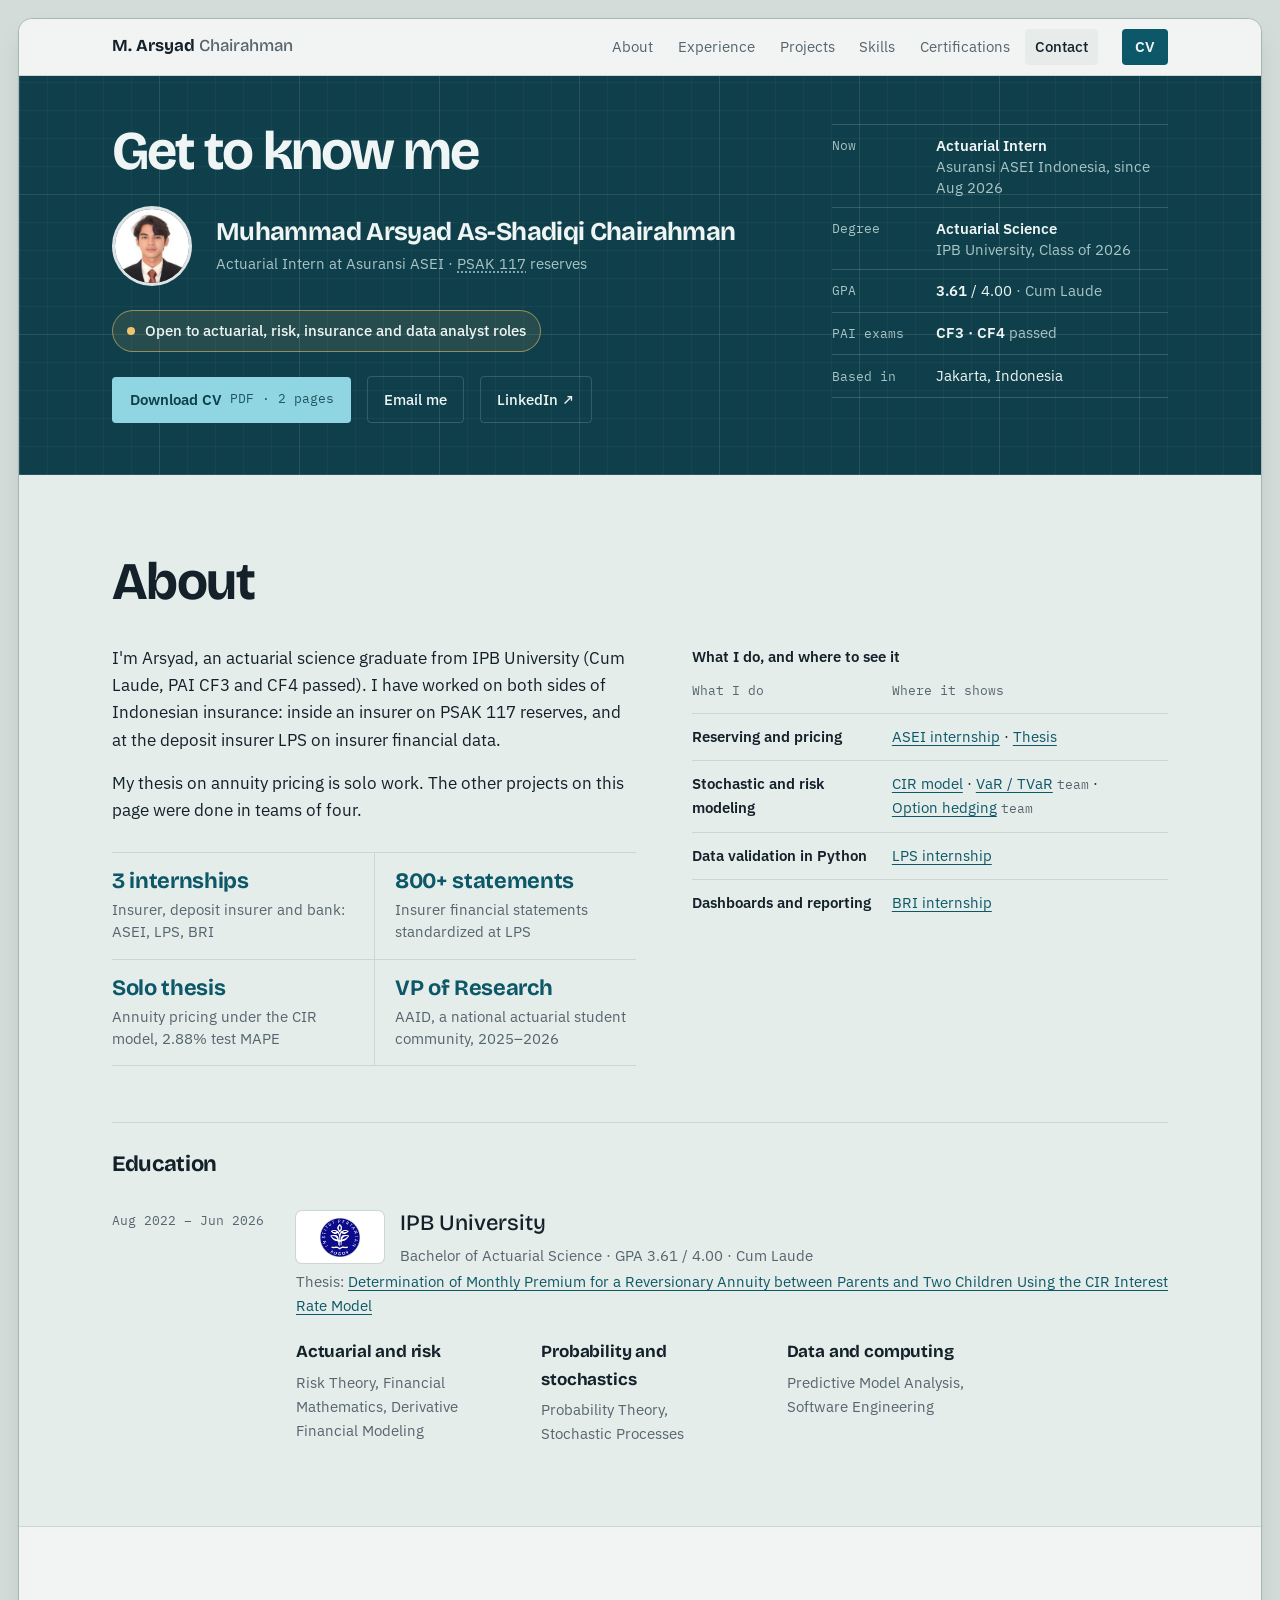
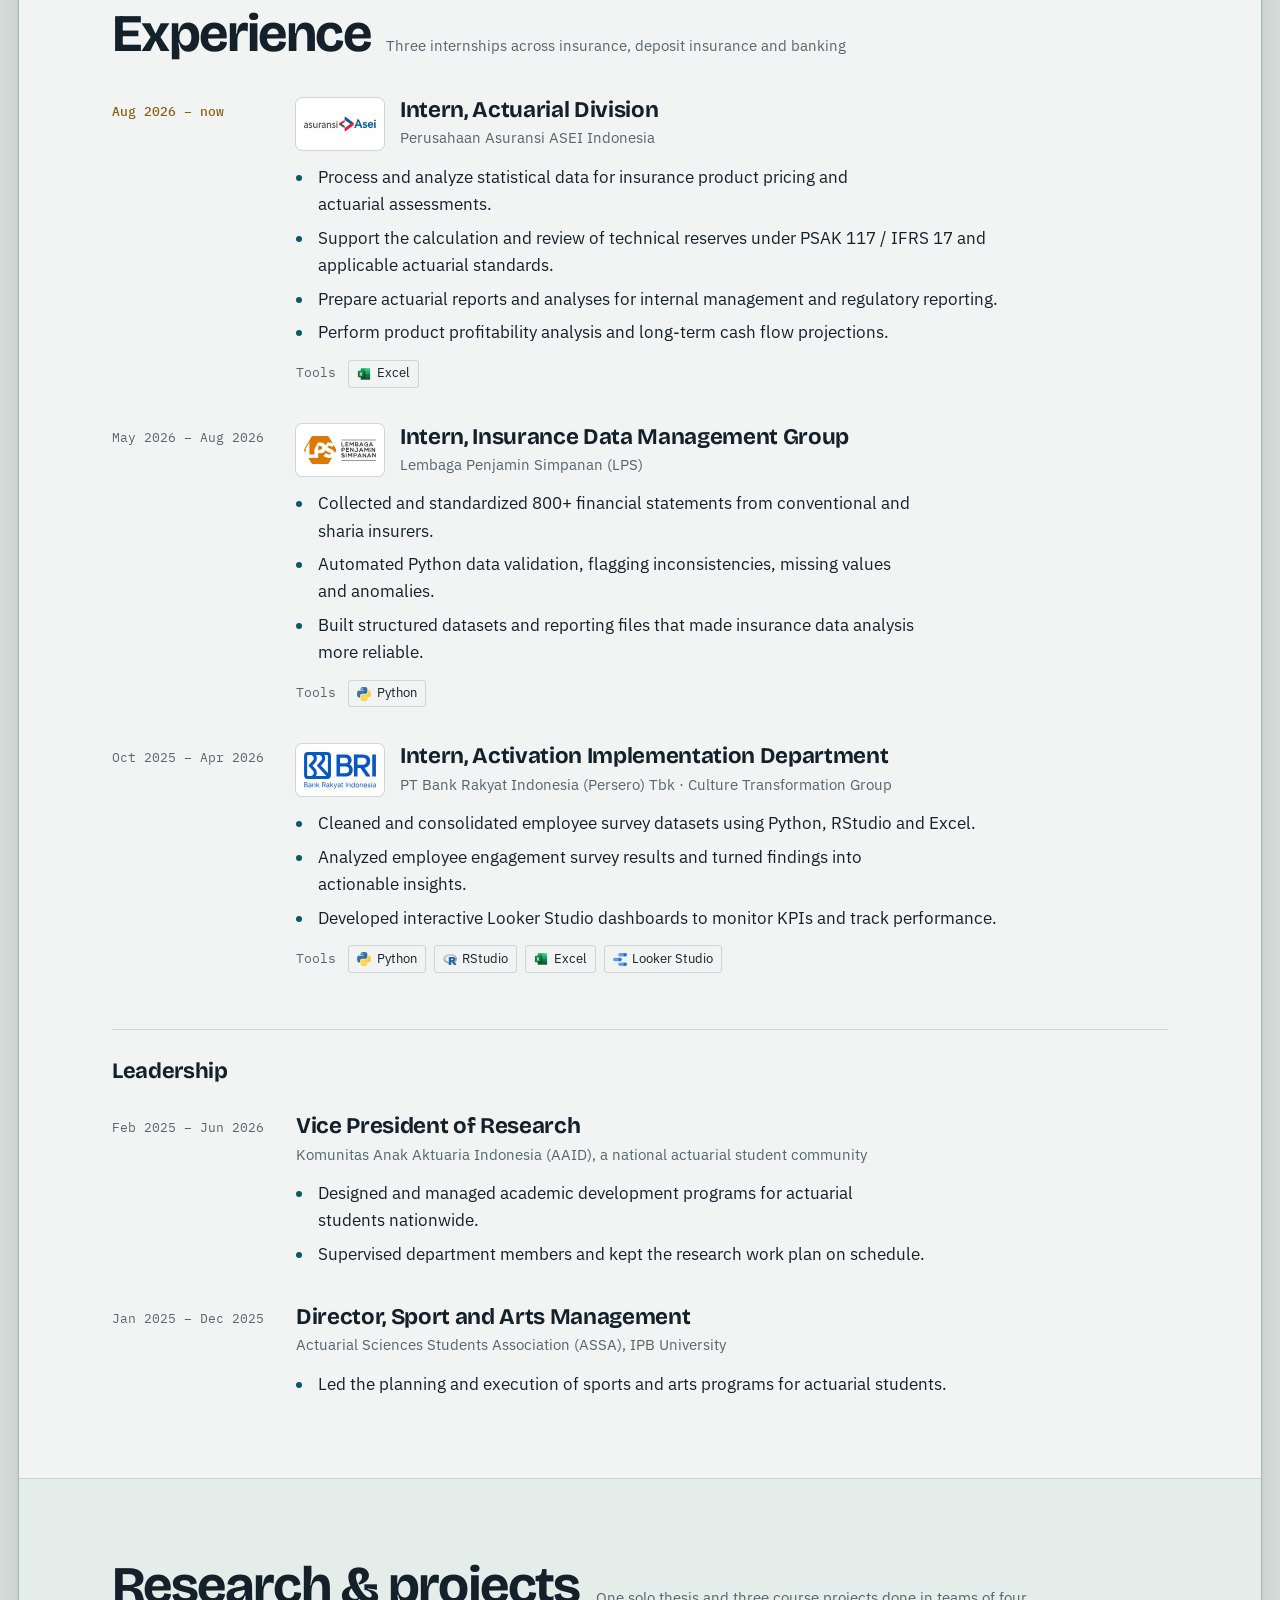
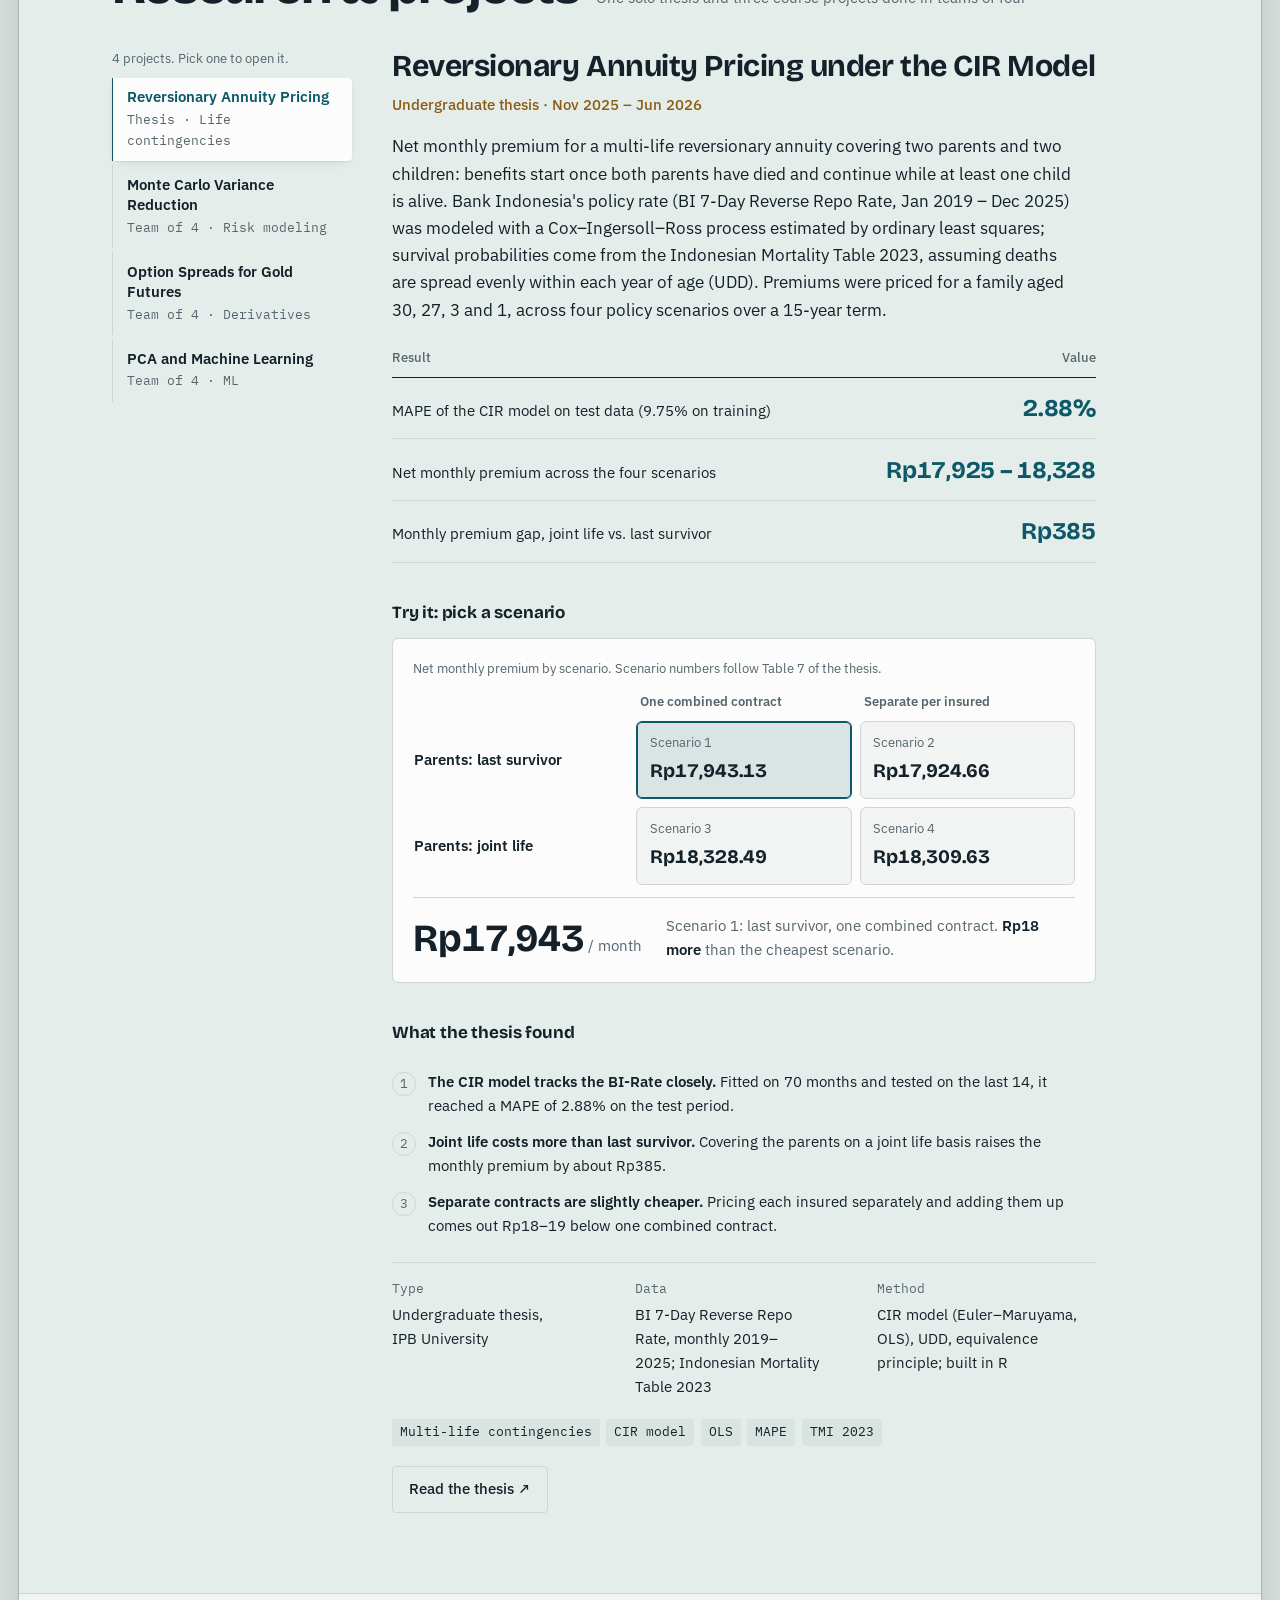
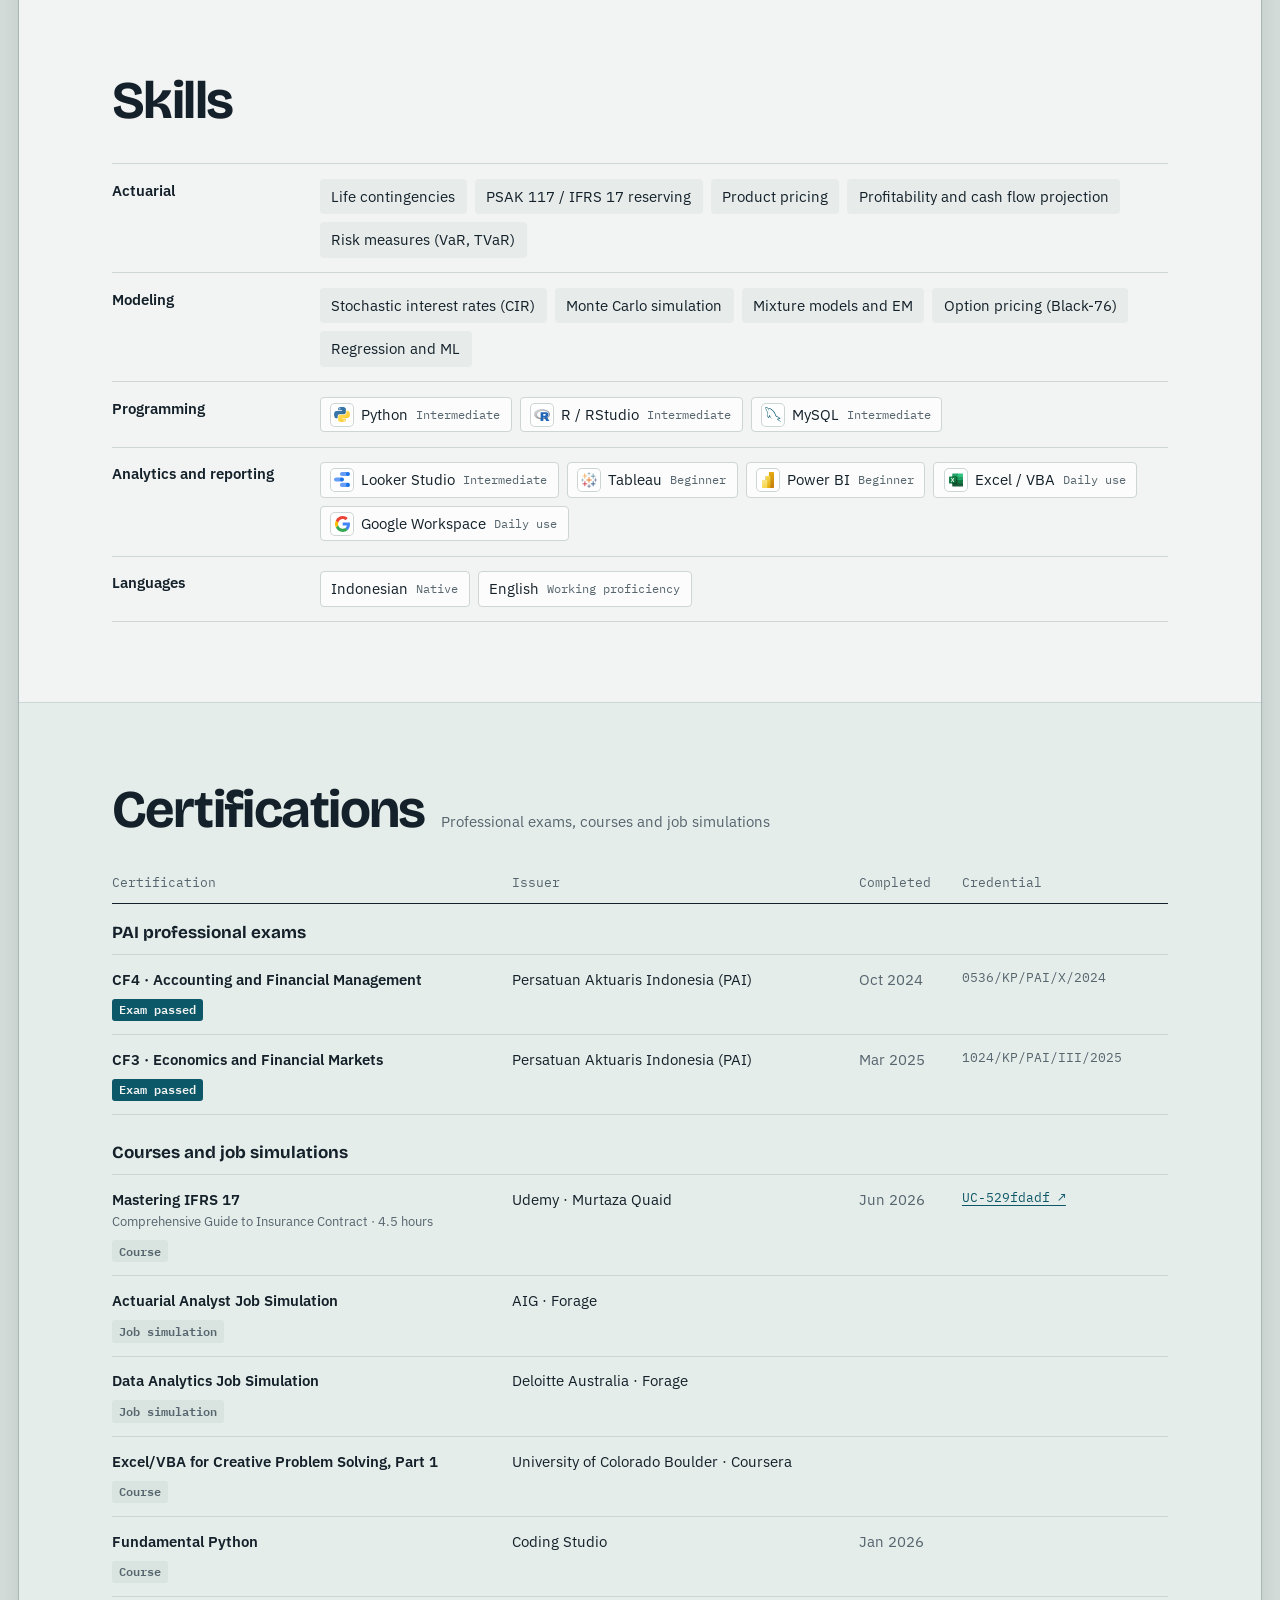
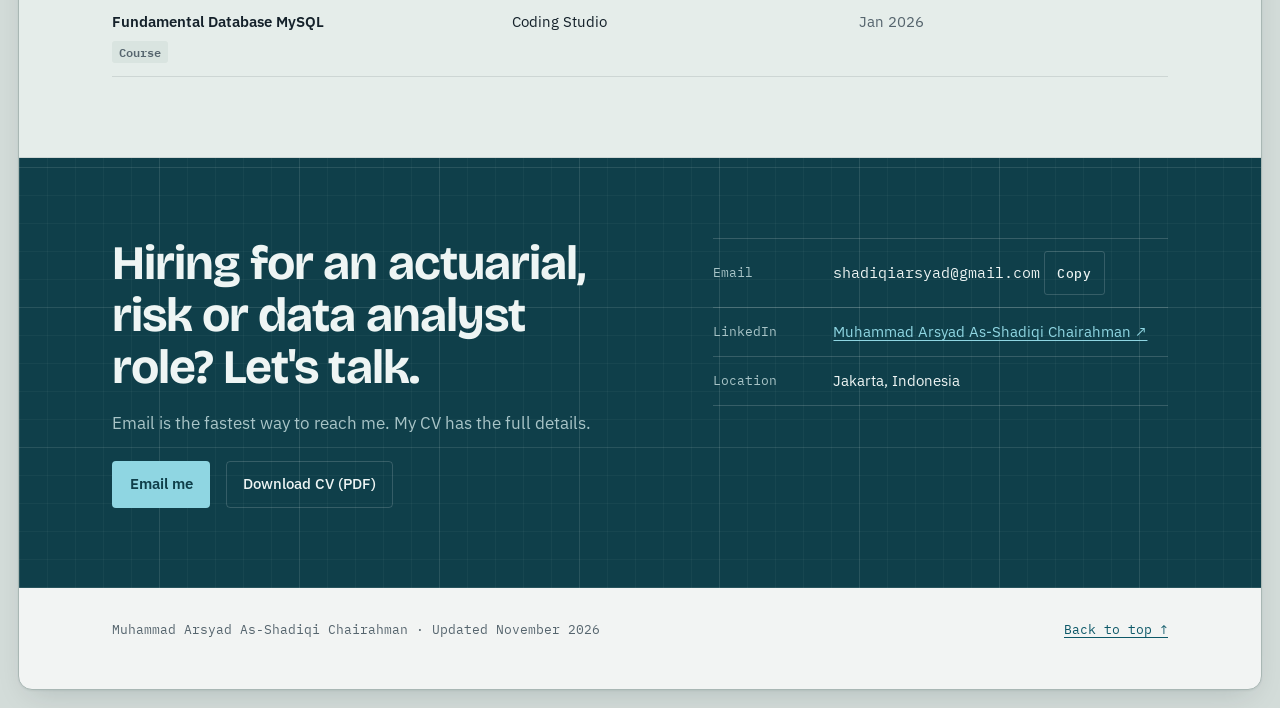
==== commit c4e9aa57: "Get to know me intro, open-to-roles pill, About highlights Co-Authored-By: Claude Opus 5.5 <noreply@" ====
--- a/index.html
+++ b/index.html
@@ -146,8 +146,8 @@
 h1 {
   font-family: var(--f-display);
   font-weight: 700;
-  font-size: clamp(1.45rem, 2.6vw, 2.05rem);
-  line-height: 1.1;
+  font-size: clamp(1.25rem, 2.1vw, 1.6rem);
+  line-height: 1.15;
   letter-spacing: -0.025em;
   margin: 0;
 }
@@ -161,15 +161,18 @@
 .id .eyebrow { margin: 0; }
 /* Intro: a short get-to-know-me block; key facts sit in a small ledger beside it */
 .intro { display: grid; grid-template-columns: minmax(0, 1fr) minmax(17rem, 21rem); gap: 1.75rem clamp(2rem, 5vw, 4.5rem); align-items: start; }
-.hello { font-family: var(--f-mono); font-size: var(--s-xs); color: var(--mark); margin: 0 0 0.3rem; }
-.lede { max-width: 34rem; margin: 1.35rem 0 0; font-size: var(--s-lg); line-height: 1.45; text-wrap: pretty; }
+.gtkm { font-family: var(--f-display); font-weight: 700; font-size: clamp(2.1rem, 4.6vw, 3.4rem); line-height: 1; letter-spacing: -0.035em; margin: 0 0 clamp(1.25rem, 2.6vw, 1.75rem); color: var(--ink); }
+.role { margin: 0.35rem 0 0; font-size: var(--s-sm); color: var(--muted); }
+.role abbr { text-decoration: underline dotted; text-underline-offset: 3px; cursor: help; white-space: nowrap; }
+.open { display: inline-flex; align-items: center; gap: 0.6rem; margin: 1.5rem 0 0; padding: 0.5rem 0.9rem; border: 1px solid color-mix(in srgb, var(--mark) 55%, transparent); border-radius: 999px; font-size: var(--s-sm); font-weight: 500; color: var(--ink); background: color-mix(in srgb, var(--mark) 10%, transparent); }
+.open span { width: 0.5rem; height: 0.5rem; border-radius: 50%; background: var(--mark); flex-shrink: 0; }
+.hero .actions { margin-top: 1.5rem; }
 .facts { margin: 0; font-size: var(--s-sm); border-top: 1px solid var(--rule); }
 .facts div { display: grid; grid-template-columns: 5.75rem minmax(0, 1fr); gap: 0.75rem; padding: 0.6rem 0; border-bottom: 1px solid var(--rule); }
 .facts dt { font-family: var(--f-mono); font-size: var(--s-xs); color: var(--muted); padding-top: 0.1rem; }
 .facts dd { margin: 0; line-height: 1.4; }
 .facts dd b { font-weight: 600; }
 .facts dd span { color: var(--muted); }
-.lede abbr { white-space: nowrap; text-decoration: underline dotted; text-underline-offset: 3px; cursor: help; }
 .actions { display: flex; flex-wrap: wrap; gap: 0.75rem 1rem; align-items: center; margin-top: 1.5rem; }
 .cv {
   display: inline-flex; align-items: center; gap: 0.5rem;
@@ -243,9 +246,14 @@
 }
 
 /* About */
-.about { display: grid; grid-template-columns: minmax(0, 1.1fr) minmax(0, 1fr); gap: 2.5rem 3.5rem; }
+.about { display: grid; grid-template-columns: minmax(0, 1.1fr) minmax(0, 1fr); gap: 2.5rem 3.5rem; align-items: start; }
 .about .prose p { margin: 0 0 1rem; max-width: 36rem; }
 .about .prose p:last-child { margin-bottom: 0; }
+.hl { display: grid; grid-template-columns: repeat(2, minmax(0, 1fr)); margin: 1.75rem 0 0; max-width: 36rem; border-top: 1px solid var(--rule); }
+.hl div { padding: 1rem 1.25rem 1rem 0; border-bottom: 1px solid var(--rule); }
+.hl div:nth-child(even) { padding: 1rem 0 1rem 1.25rem; border-left: 1px solid var(--rule); }
+.hl dt { font-family: var(--f-display); font-weight: 700; font-size: var(--s-lg); line-height: 1.15; letter-spacing: -0.015em; color: var(--accent); }
+.hl dd { margin: 0.3rem 0 0; font-size: var(--s-sm); line-height: 1.45; color: var(--muted); }
 .evidence { width: 100%; border-collapse: collapse; font-size: var(--s-sm); }
 .evidence caption { text-align: left; font-weight: 600; font-size: var(--s-sm); color: var(--ink); padding-bottom: 0.75rem; }
 .evidence th, .evidence td { text-align: left; vertical-align: top; padding: 0.7rem 0; border-top: 1px solid var(--rule); }
@@ -420,6 +428,10 @@
   .scn .v { font-size: 0.84rem; letter-spacing: -0.01em; }
   .explorer { padding: 0.9rem 0.7rem; }
 }
+@media (max-width: 480px) {
+  .hl { grid-template-columns: minmax(0, 1fr); }
+  .hl div, .hl div:nth-child(even) { padding: 0.85rem 0; border-left: 0; }
+}
 @media (prefers-reduced-motion: reduce) { html { scroll-behavior: auto; } * { transition: none !important; } }
 </style>
 </head>
@@ -445,14 +457,15 @@
   <div class="wrap">
     <div class="intro">
       <div>
+        <p class="gtkm">Get to know me</p>
         <div class="id">
           <img class="avatar" src="photo.jpg" width="80" height="80" alt="Portrait of Muhammad Arsyad As-Shadiqi Chairahman">
           <div>
-            <p class="hello">Hi, I'm Arsyad</p>
             <h1>Muhammad Arsyad <span style="white-space:nowrap">As-Shadiqi</span> Chairahman</h1>
+            <p class="role">Actuarial Intern at Asuransi ASEI · <abbr title="Indonesia's adoption of IFRS 17, the insurance contracts accounting standard">PSAK 117</abbr> reserves</p>
           </div>
         </div>
-        <p class="lede">Actuarial intern at Asuransi ASEI, working on <abbr title="Indonesia's adoption of IFRS 17, the insurance contracts accounting standard">PSAK 117</abbr> reserves and cash flow projections. Open to actuarial, risk, insurance and data analyst roles.</p>
+        <p class="open"><span aria-hidden="true"></span>Open to actuarial, risk, insurance and data analyst roles</p>
         <div class="actions">
           <a class="cv" href="Muhammad-Arsyad-As-Shadiqi-Chairahman-CV.pdf" download>Download CV <small>PDF · 2 pages</small></a>
           <a class="ghost" href="mailto:shadiqiarsyad@gmail.com?subject=Opportunity%20for%20Muhammad%20Arsyad%20As-Shadiqi%20Chairahman">Email me</a>
@@ -476,8 +489,14 @@
       <div class="sec-head"><h2>About</h2></div>
       <div class="about">
         <div class="prose">
-          <p>Actuarial science graduate from IPB University (Cum Laude, PAI CF3 and CF4 passed) with three internships in insurance, deposit insurance and banking.</p>
+          <p>I'm Arsyad, an actuarial science graduate from IPB University (Cum Laude, PAI CF3 and CF4 passed). I have worked on both sides of Indonesian insurance: inside an insurer on PSAK 117 reserves, and at the deposit insurer LPS on insurer financial data.</p>
           <p>My thesis on annuity pricing is solo work. The other projects on this page were done in teams of four.</p>
+          <dl class="hl" aria-label="Highlights">
+            <div><dt>3 internships</dt><dd>Insurer, deposit insurer and bank: ASEI, LPS, BRI</dd></div>
+            <div><dt>800+ statements</dt><dd>Insurer financial statements standardized at LPS</dd></div>
+            <div><dt>Solo thesis</dt><dd>Annuity pricing under the CIR model, 2.88% test MAPE</dd></div>
+            <div><dt>VP of Research</dt><dd>AAID, a national actuarial student community, 2025–2026</dd></div>
+          </dl>
         </div>
         <table class="evidence">
           <caption>What I do, and where to see it</caption>
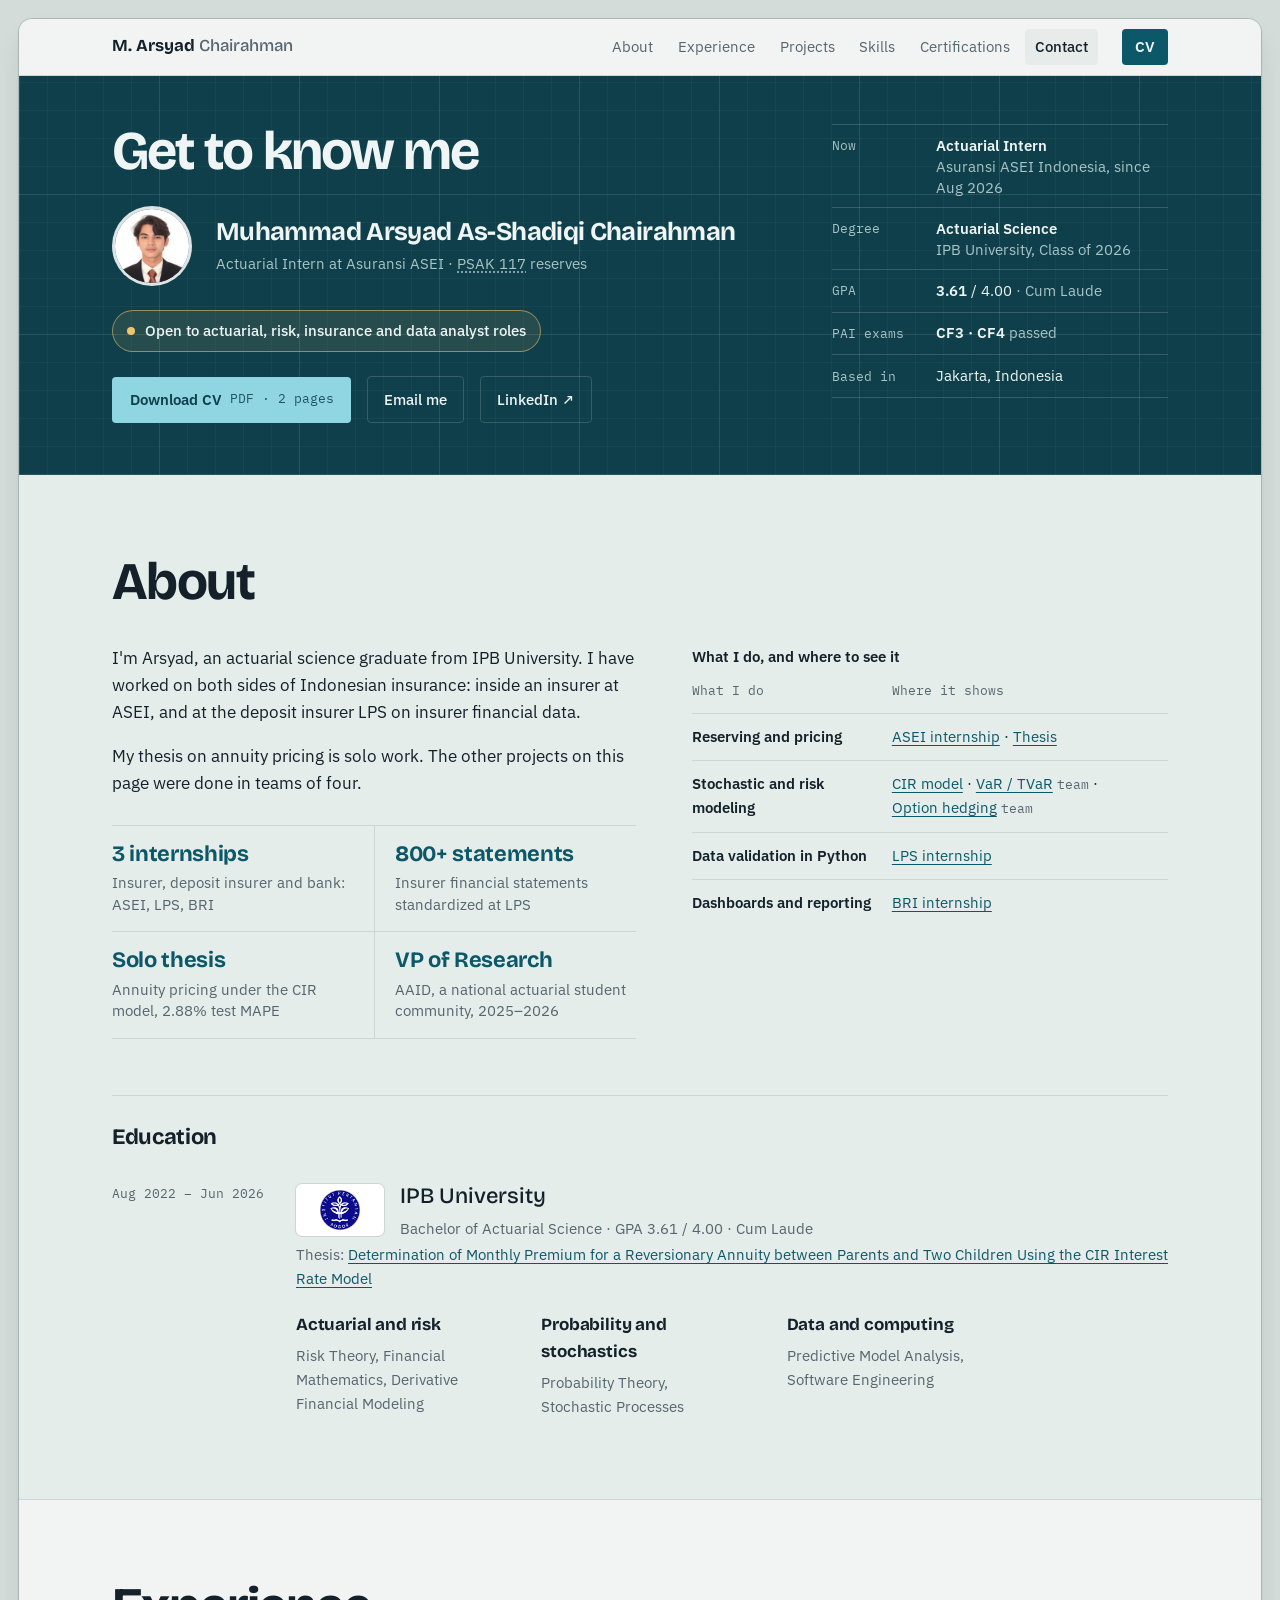
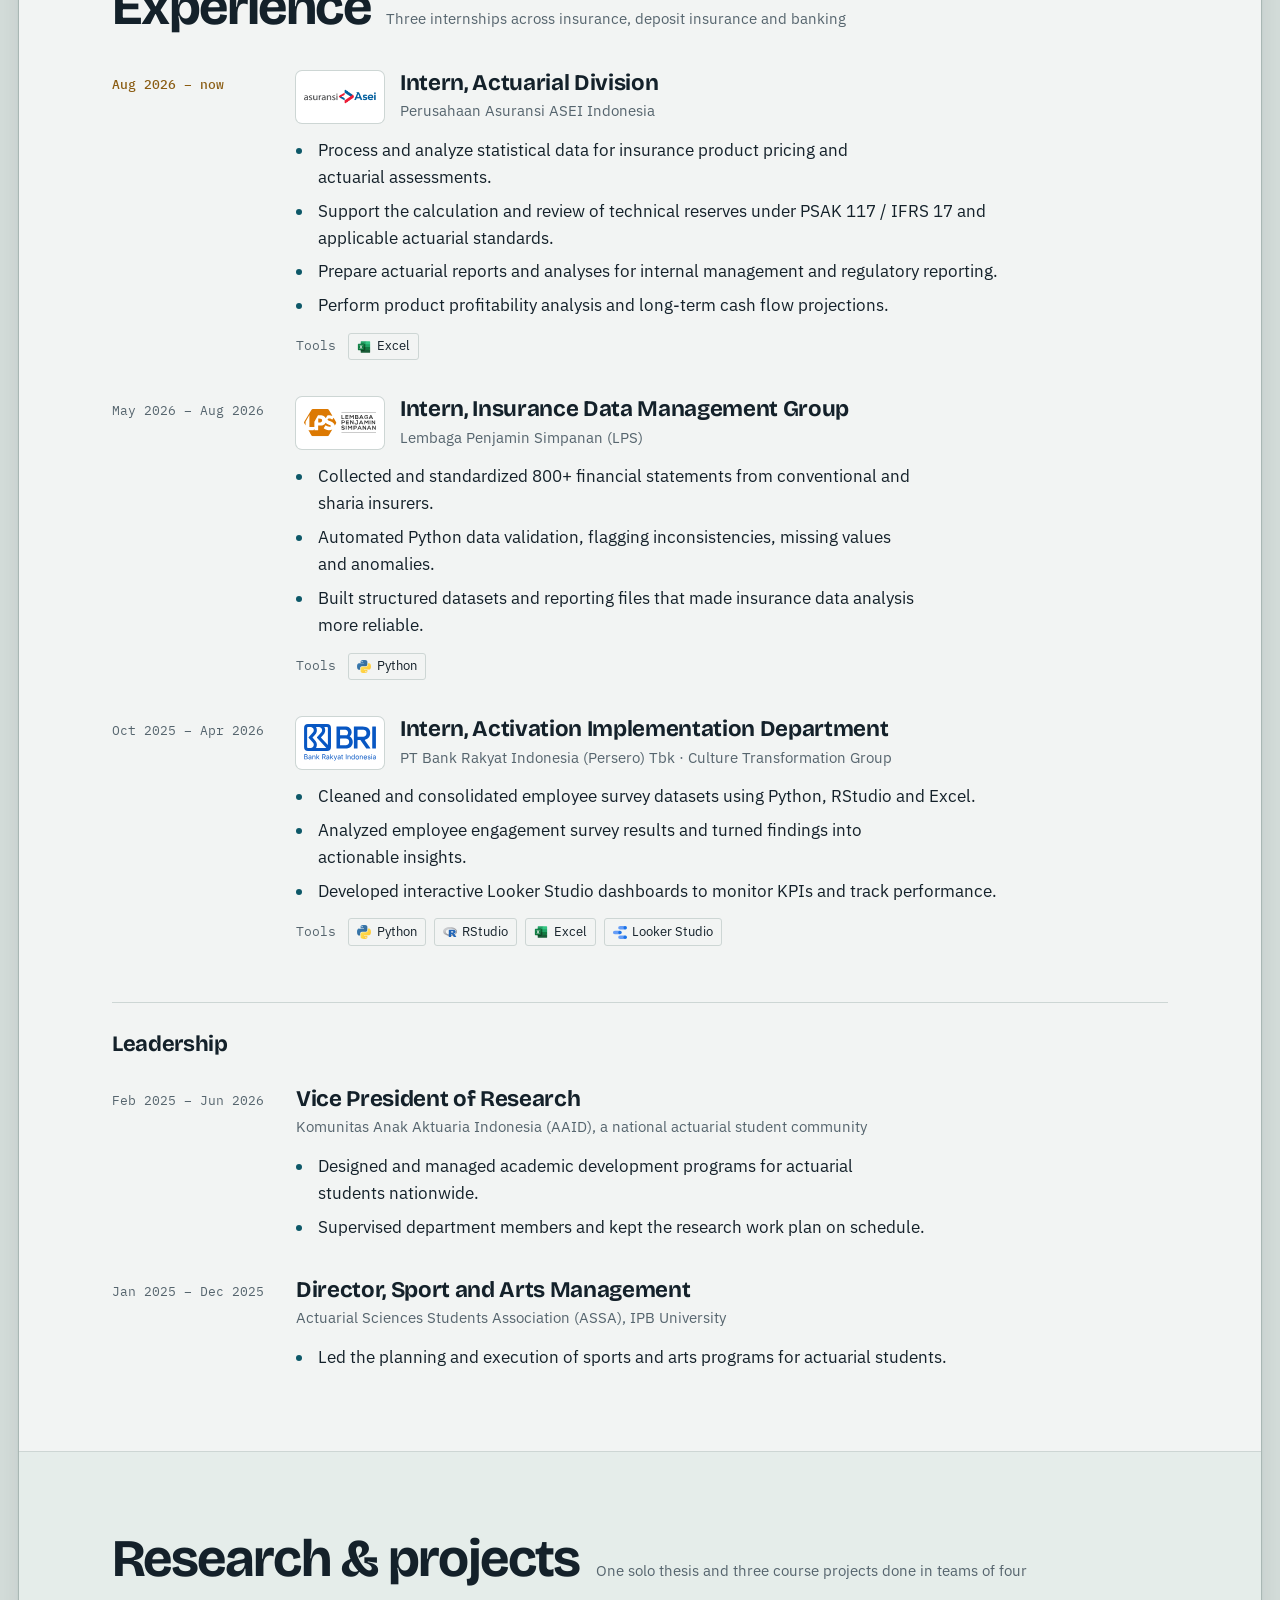
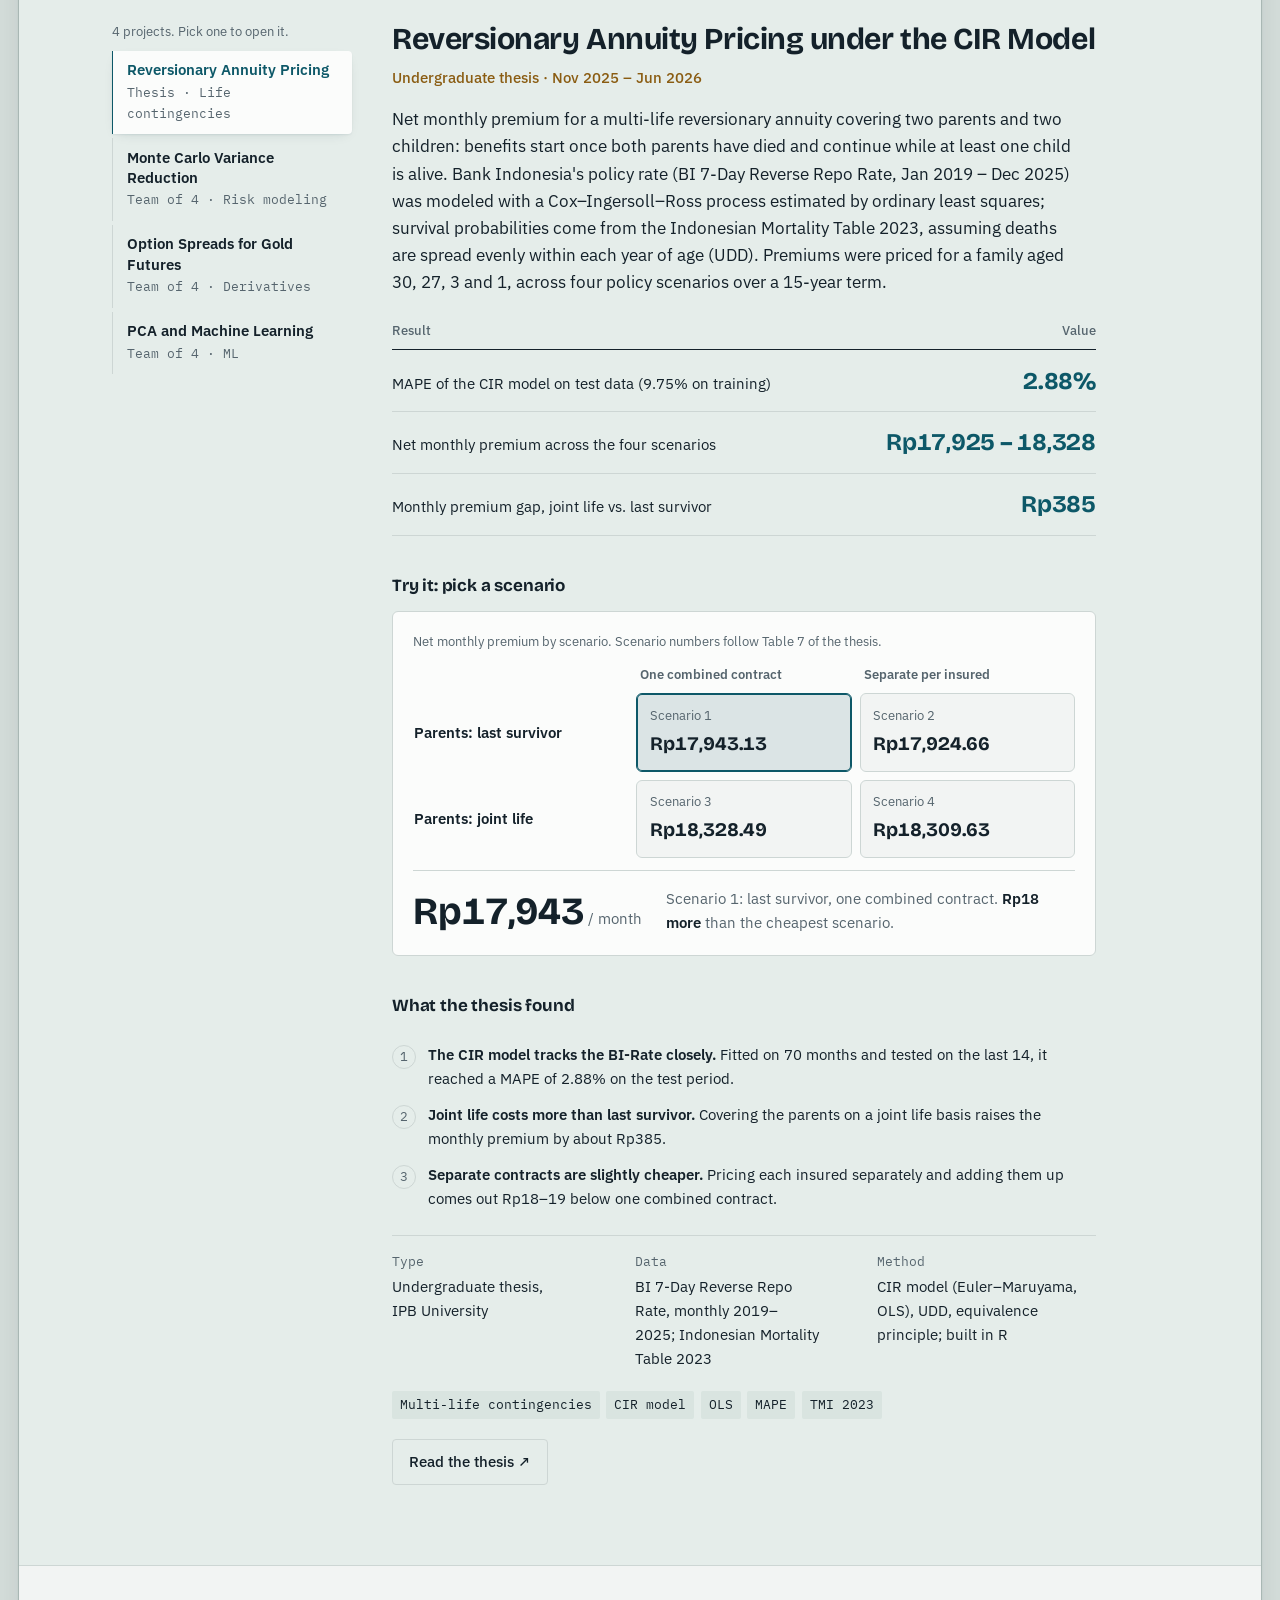
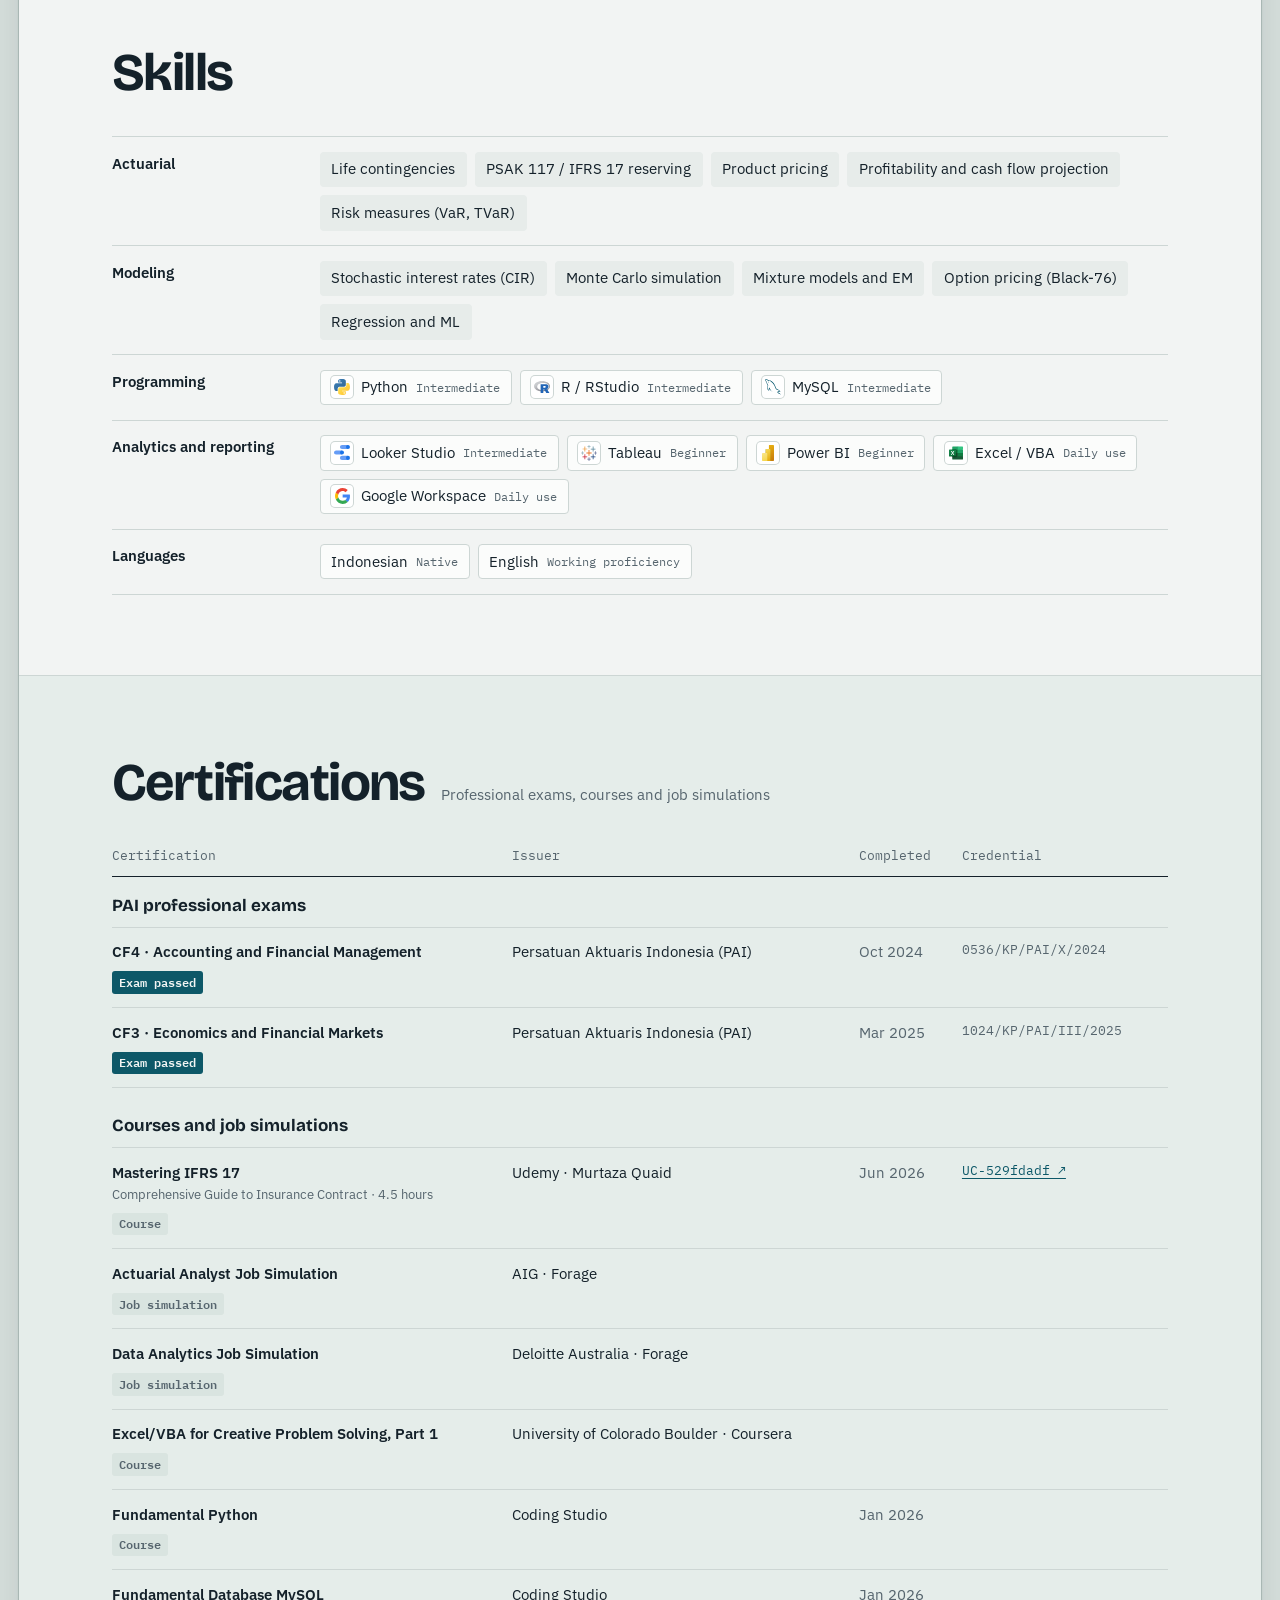
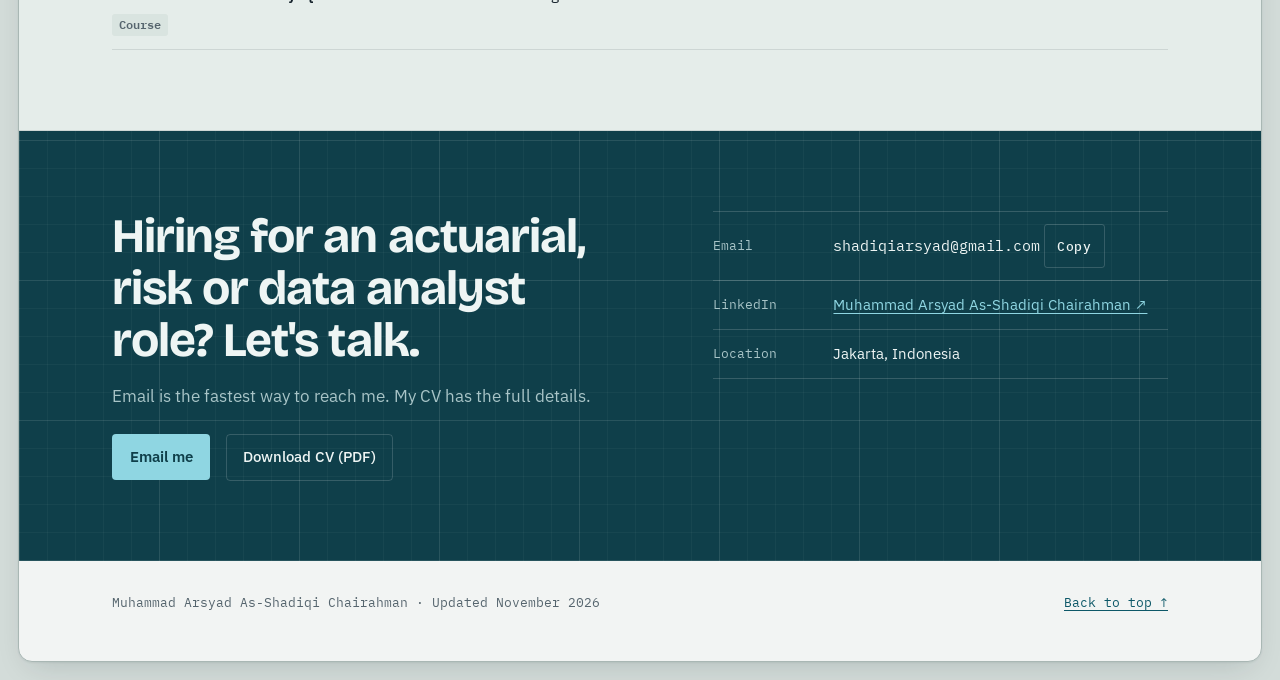
==== commit 1687ee1c: "Trim repeated facts from About Co-Authored-By: Claude Opus 5.5 <noreply@anthropic.com> Claude-Sessio" ====
--- a/index.html
+++ b/index.html
@@ -489,7 +489,7 @@
       <div class="sec-head"><h2>About</h2></div>
       <div class="about">
         <div class="prose">
-          <p>I'm Arsyad, an actuarial science graduate from IPB University (Cum Laude, PAI CF3 and CF4 passed). I have worked on both sides of Indonesian insurance: inside an insurer on PSAK 117 reserves, and at the deposit insurer LPS on insurer financial data.</p>
+          <p>I'm Arsyad, an actuarial science graduate from IPB University. I have worked on both sides of Indonesian insurance: inside an insurer at ASEI, and at the deposit insurer LPS on insurer financial data.</p>
           <p>My thesis on annuity pricing is solo work. The other projects on this page were done in teams of four.</p>
           <dl class="hl" aria-label="Highlights">
             <div><dt>3 internships</dt><dd>Insurer, deposit insurer and bank: ASEI, LPS, BRI</dd></div>
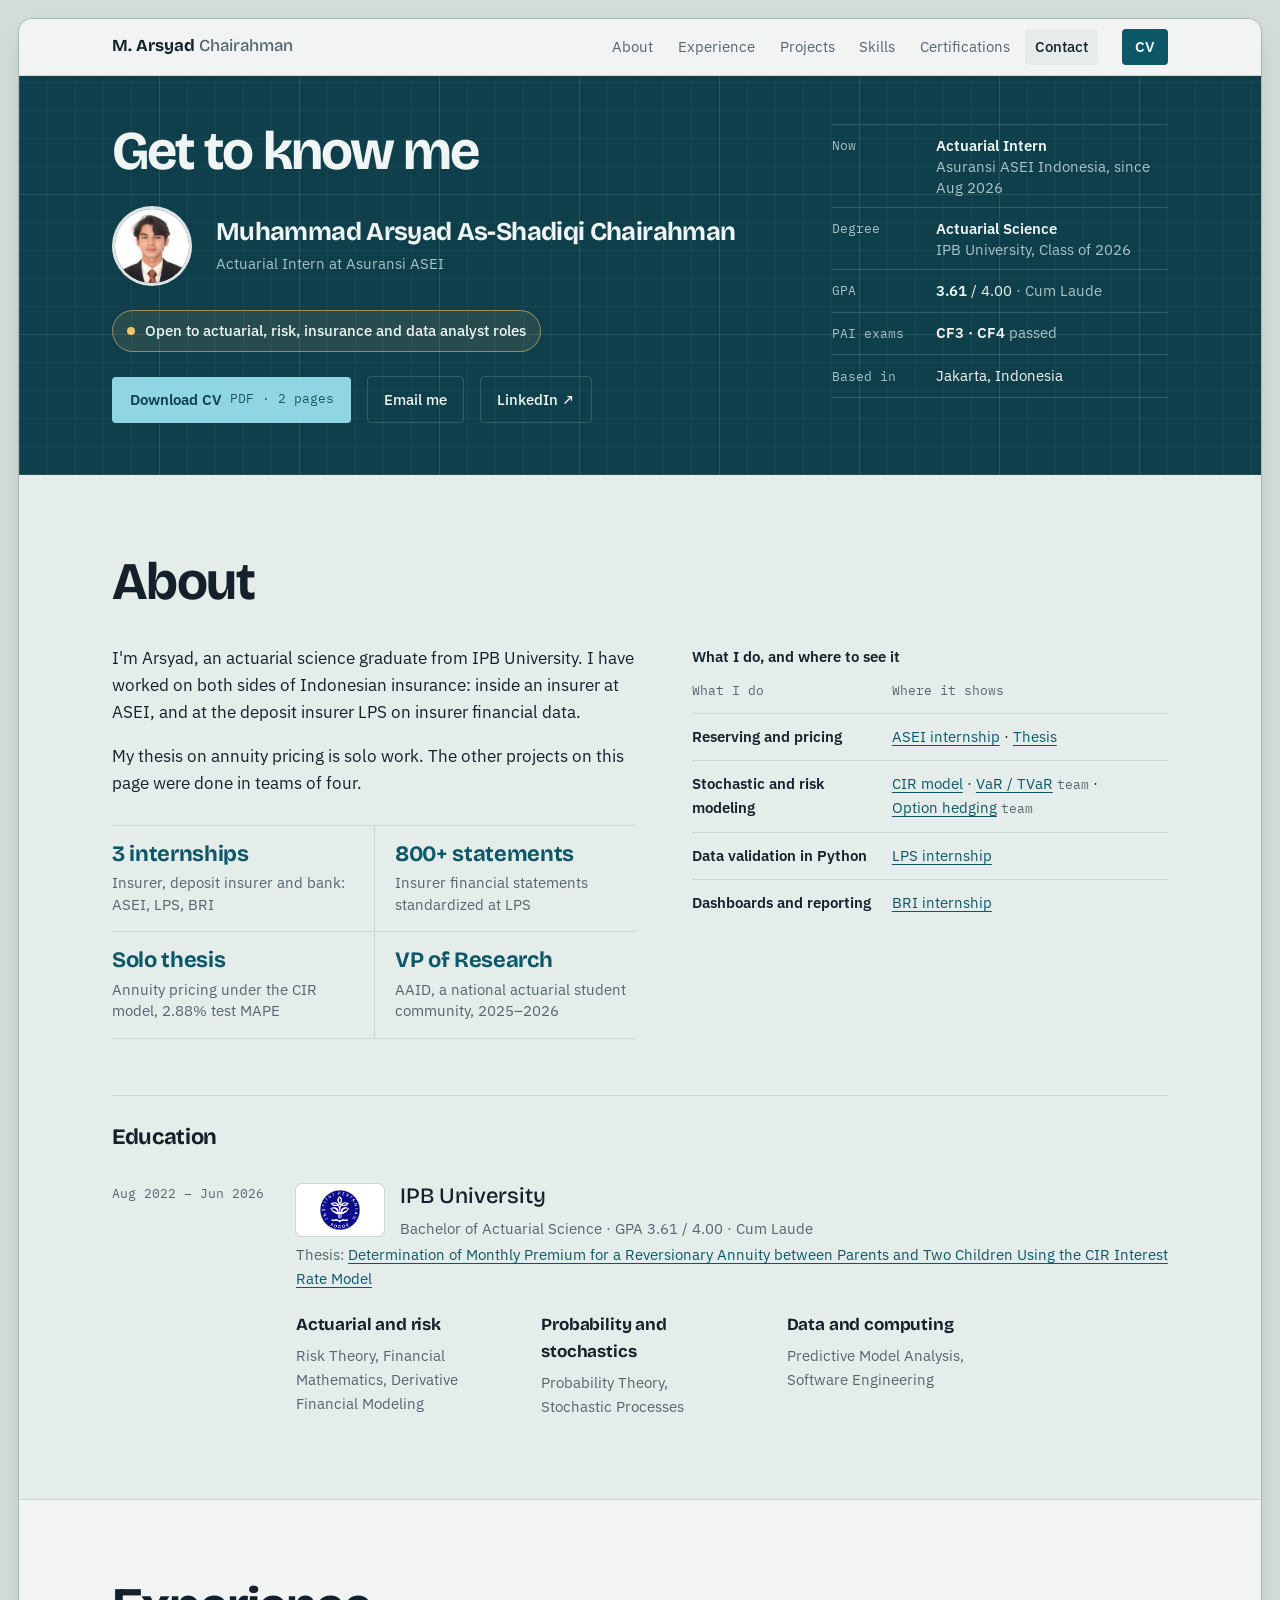
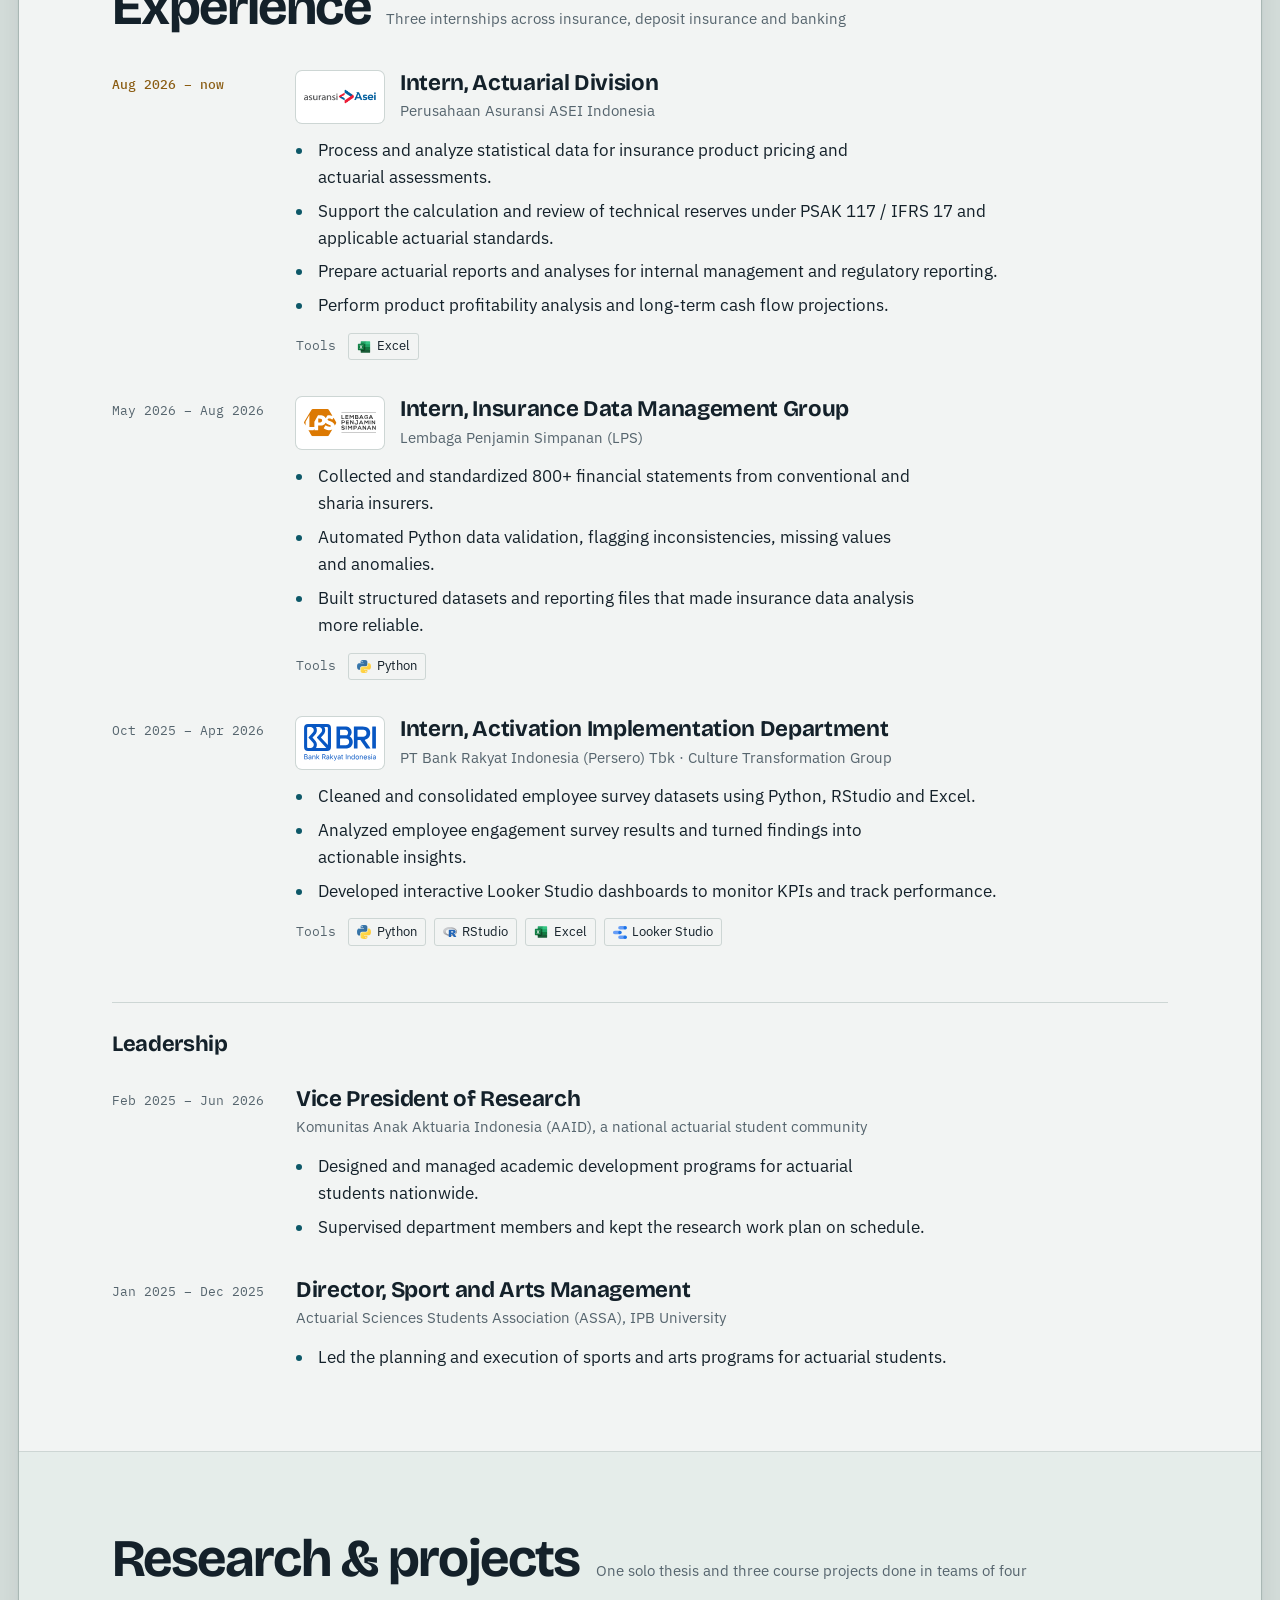
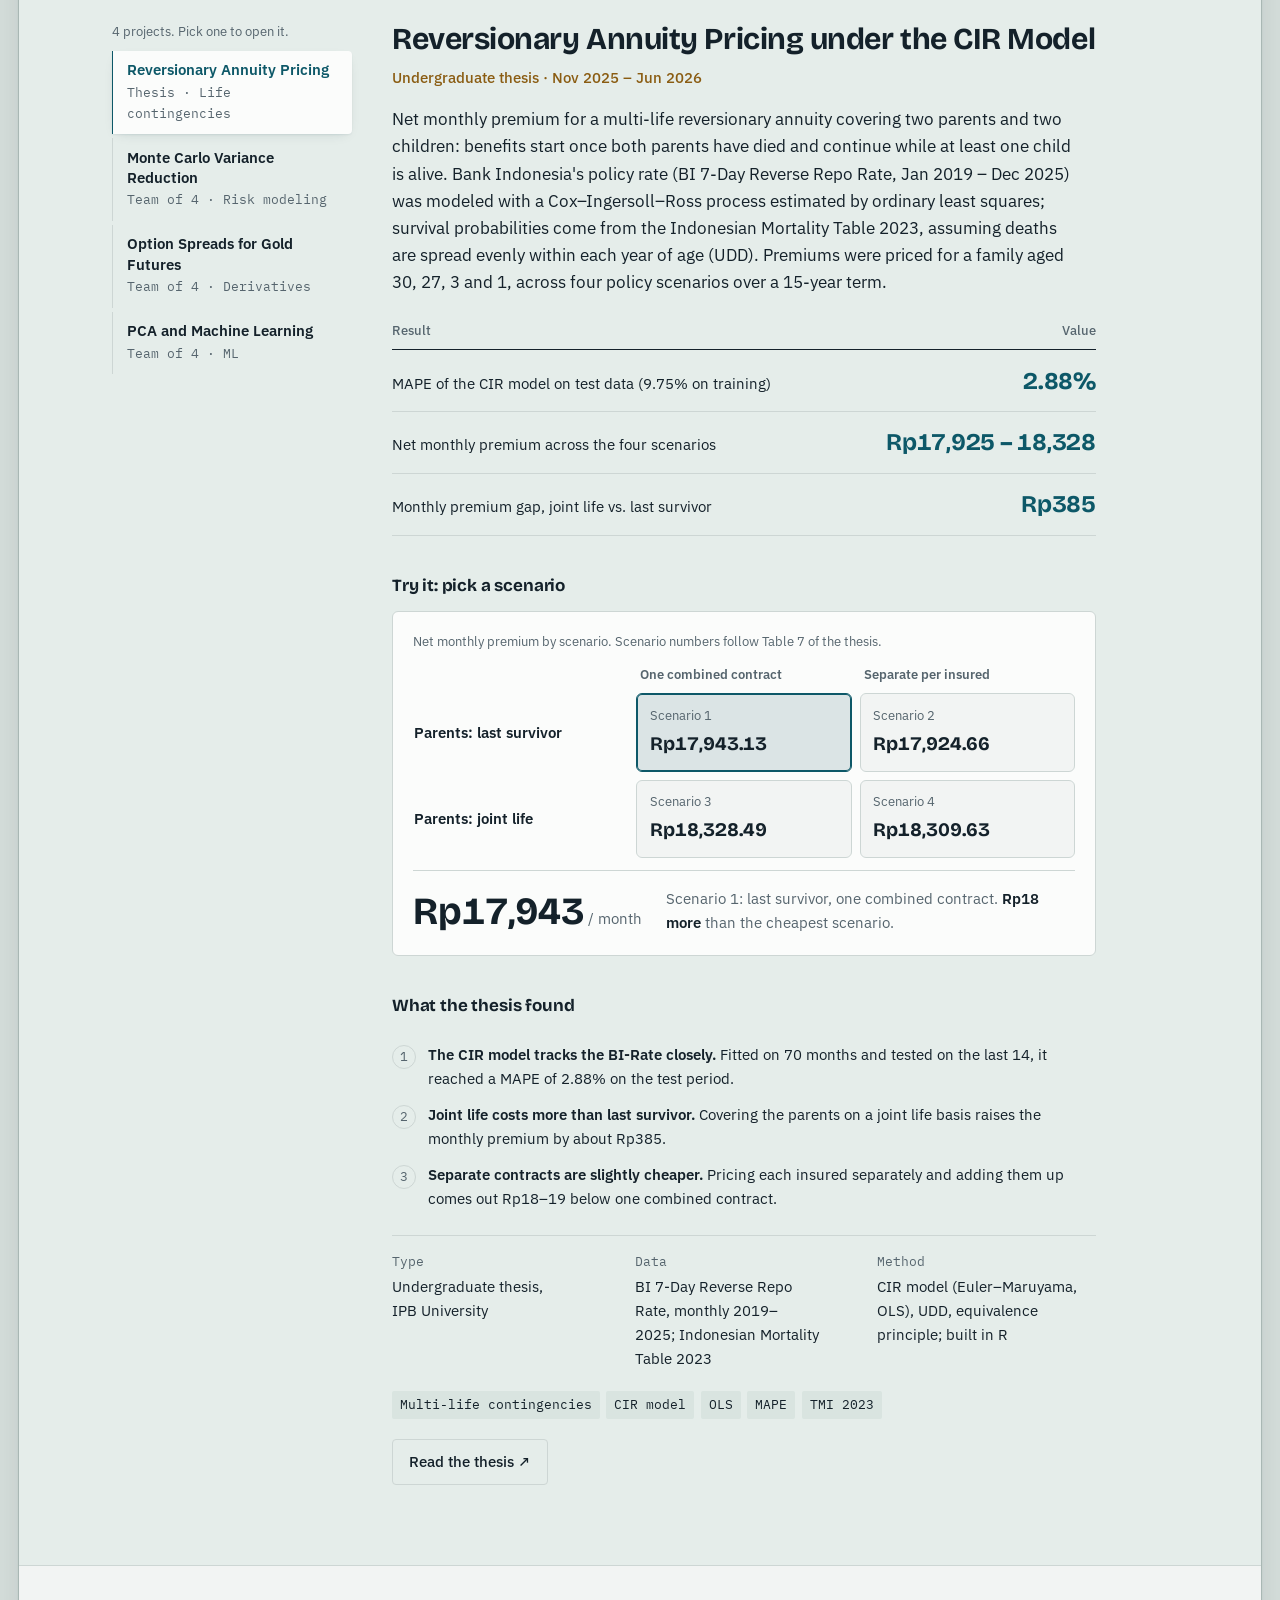
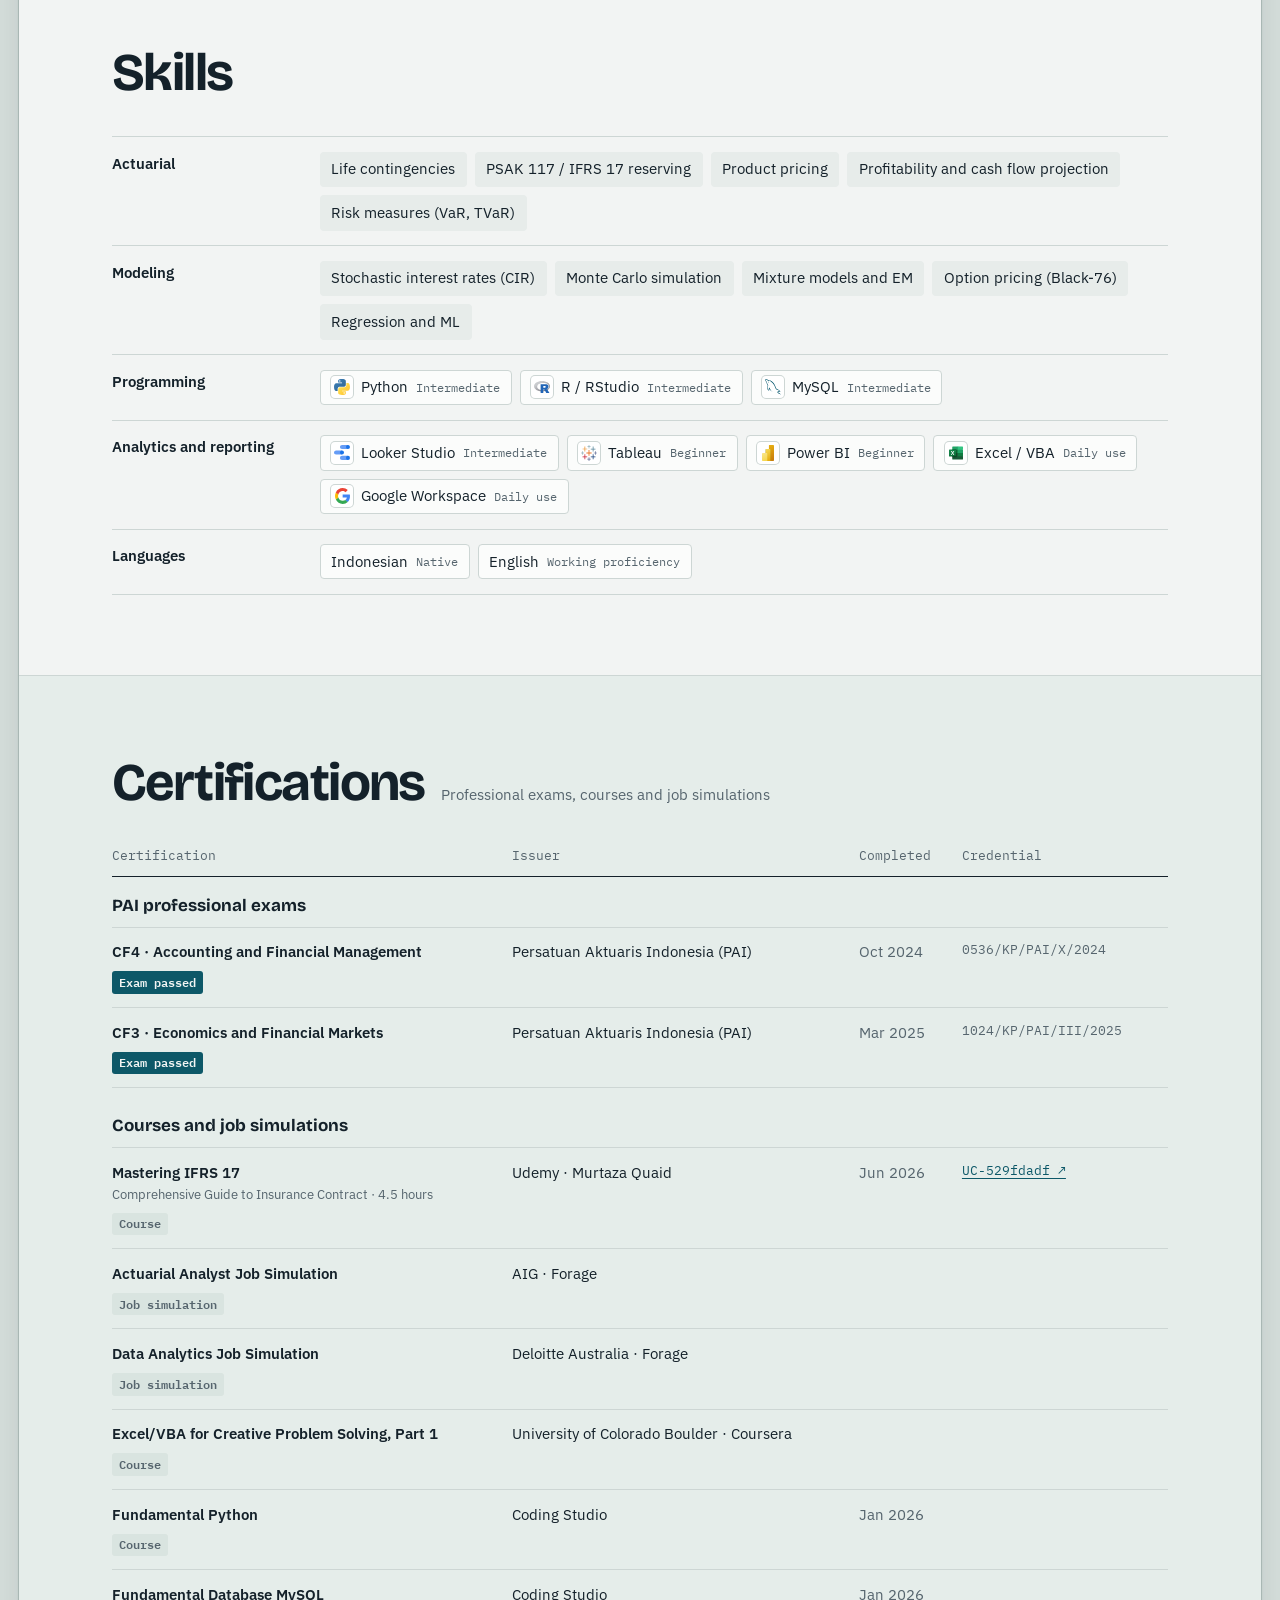
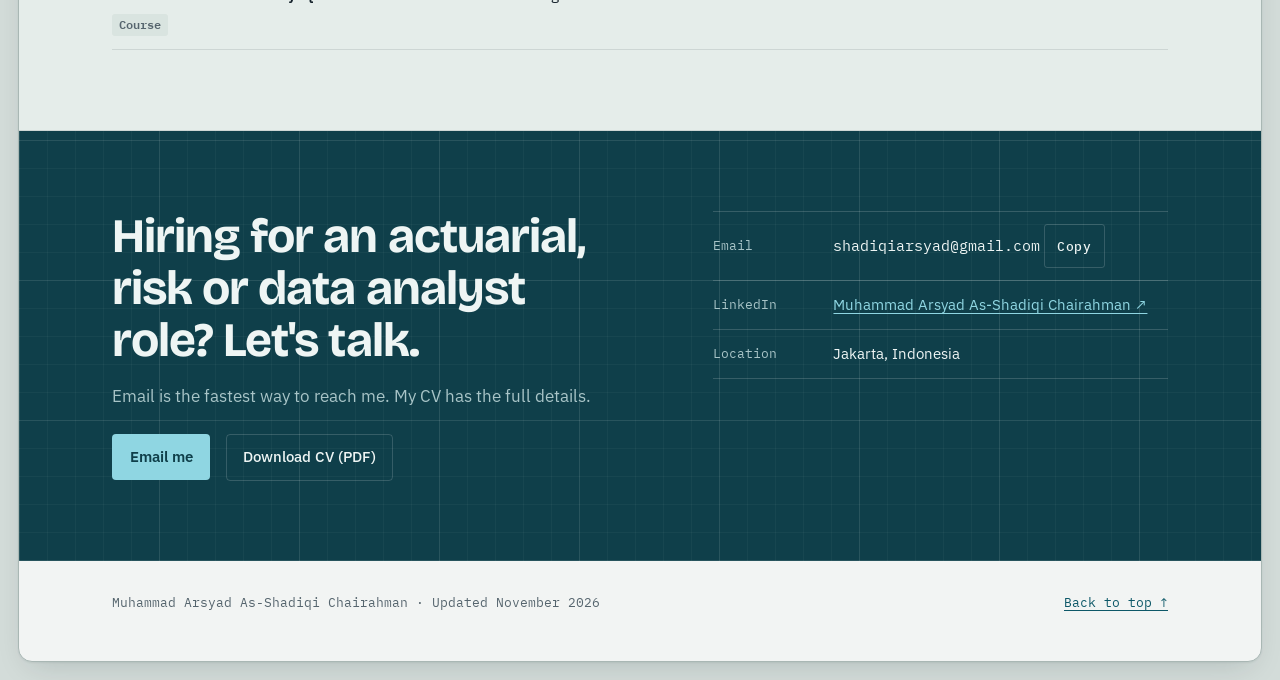
==== commit c979f0eb: "Drop PSAK 117 from hero role line Co-Authored-By: Claude Opus 5.5 <noreply@anthropic.com> Claude-Ses" ====
--- a/index.html
+++ b/index.html
@@ -163,7 +163,6 @@
 .intro { display: grid; grid-template-columns: minmax(0, 1fr) minmax(17rem, 21rem); gap: 1.75rem clamp(2rem, 5vw, 4.5rem); align-items: start; }
 .gtkm { font-family: var(--f-display); font-weight: 700; font-size: clamp(2.1rem, 4.6vw, 3.4rem); line-height: 1; letter-spacing: -0.035em; margin: 0 0 clamp(1.25rem, 2.6vw, 1.75rem); color: var(--ink); }
 .role { margin: 0.35rem 0 0; font-size: var(--s-sm); color: var(--muted); }
-.role abbr { text-decoration: underline dotted; text-underline-offset: 3px; cursor: help; white-space: nowrap; }
 .open { display: inline-flex; align-items: center; gap: 0.6rem; margin: 1.5rem 0 0; padding: 0.5rem 0.9rem; border: 1px solid color-mix(in srgb, var(--mark) 55%, transparent); border-radius: 999px; font-size: var(--s-sm); font-weight: 500; color: var(--ink); background: color-mix(in srgb, var(--mark) 10%, transparent); }
 .open span { width: 0.5rem; height: 0.5rem; border-radius: 50%; background: var(--mark); flex-shrink: 0; }
 .hero .actions { margin-top: 1.5rem; }
@@ -462,7 +461,7 @@
           <img class="avatar" src="photo.jpg" width="80" height="80" alt="Portrait of Muhammad Arsyad As-Shadiqi Chairahman">
           <div>
             <h1>Muhammad Arsyad <span style="white-space:nowrap">As-Shadiqi</span> Chairahman</h1>
-            <p class="role">Actuarial Intern at Asuransi ASEI · <abbr title="Indonesia's adoption of IFRS 17, the insurance contracts accounting standard">PSAK 117</abbr> reserves</p>
+            <p class="role">Actuarial Intern at Asuransi ASEI</p>
           </div>
         </div>
         <p class="open"><span aria-hidden="true"></span>Open to actuarial, risk, insurance and data analyst roles</p>
